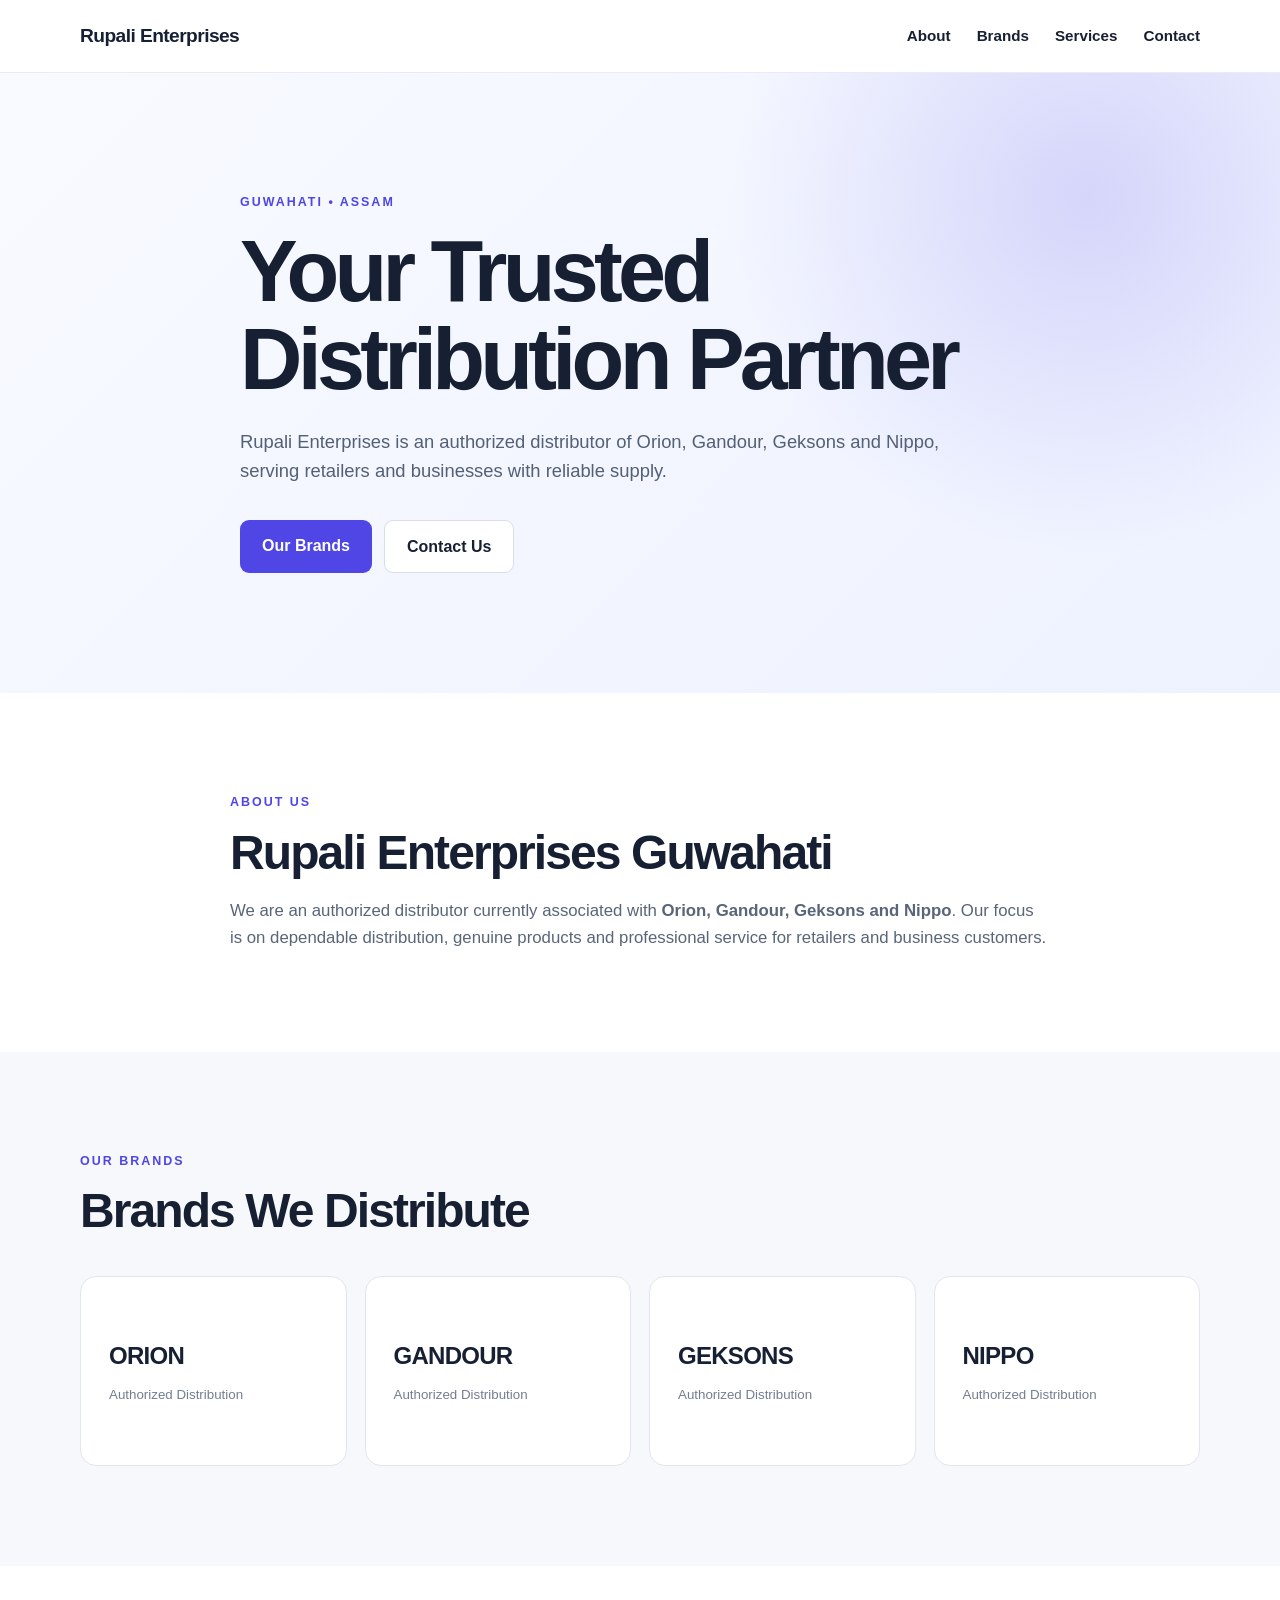
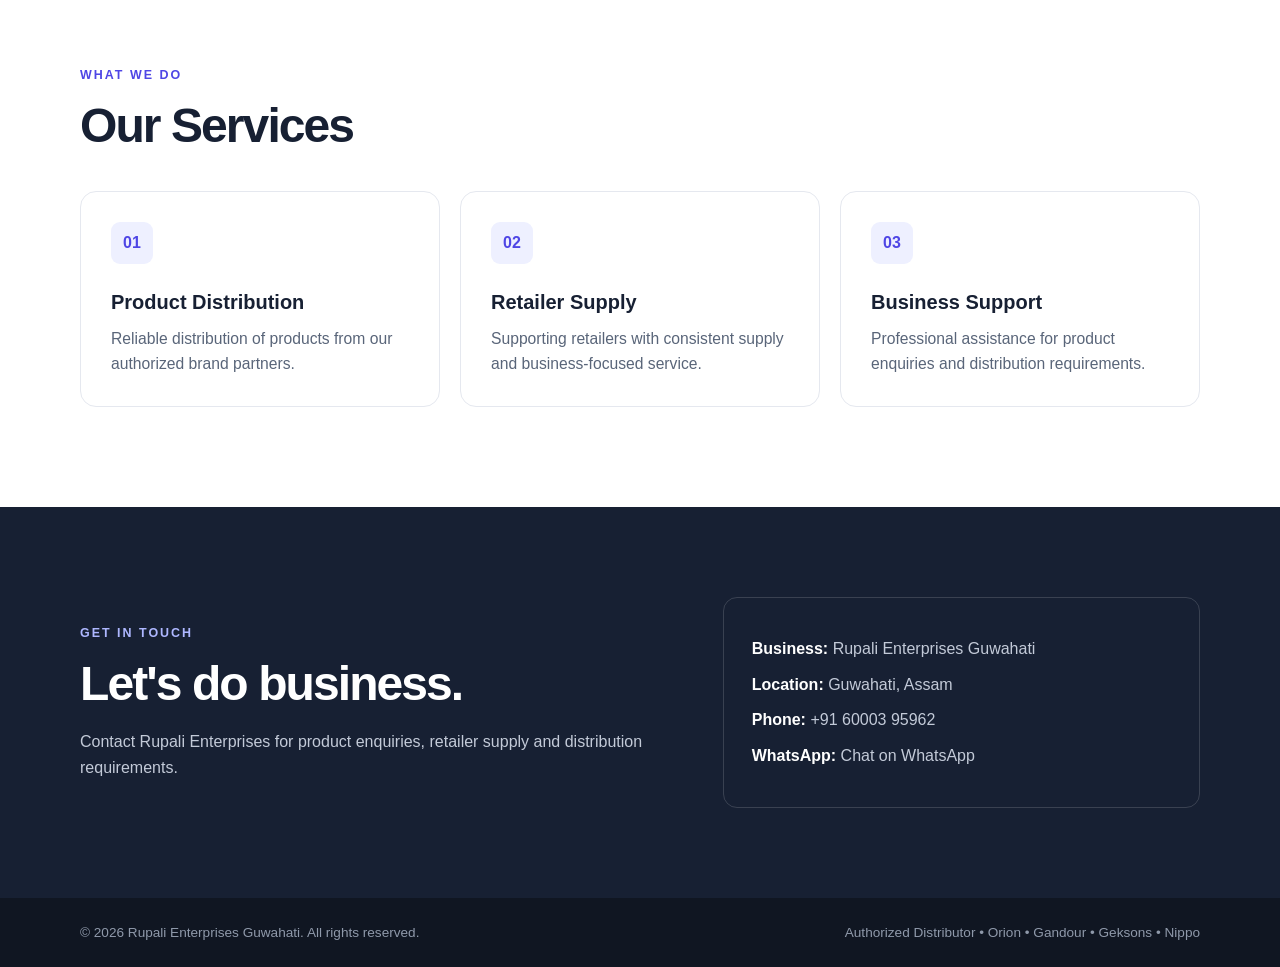
==== index.html @ 37f45132 "Update index.html" ====
<!DOCTYPE html>
<html lang="en">
<head>
  <meta charset="UTF-8">
  <meta name="viewport" content="width=device-width, initial-scale=1.0">
  <meta name="description" content="Rupali Enterprises Guwahati - Authorized Distributor of Orion, Gandour, Geksons and Nippo.">
  <title>Rupali Enterprises Guwahati</title>
  <link rel="stylesheet" href="style.css">
</head>
<body>
  <header class="navbar">
    <div class="container nav-inner">
      <a href="#home" class="logo">Rupali Enterprises</a>
      <nav>
        <a href="#about">About</a>
        <a href="#brands">Brands</a>
        <a href="#services">Services</a>
        <a href="#contact">Contact</a>
      </nav>
    </div>
  </header>

  <main>
    <section id="home" class="hero">
      <div class="container hero-content">
        <p class="eyebrow">GUWAHATI • ASSAM</p>
        <h1>Your Trusted Distribution Partner</h1>
        <p class="hero-text">
          Rupali Enterprises is an authorized distributor of Orion, Gandour,
          Geksons and Nippo, serving retailers and businesses with reliable supply.
        </p>
        <div class="buttons">
          <a class="button primary" href="#brands">Our Brands</a>
          <a class="button secondary" href="#contact">Contact Us</a>
        </div>
      </div>
    </section>

    <section id="about" class="section">
      <div class="container narrow">
        <p class="eyebrow">ABOUT US</p>
        <h2>Rupali Enterprises Guwahati</h2>
        <p>
          We are an authorized distributor currently associated with
          <strong>Orion, Gandour, Geksons and Nippo</strong>.
          Our focus is on dependable distribution, genuine products and
          professional service for retailers and business customers.
        </p>
      </div>
    </section>

    <section id="brands" class="section light">
      <div class="container">
        <p class="eyebrow">OUR BRANDS</p>
        <h2>Brands We Distribute</h2>
        <div class="brand-grid">
          <div class="brand-card"><span>ORION</span><small>Authorized Distribution</small></div>
          <div class="brand-card"><span>GANDOUR</span><small>Authorized Distribution</small></div>
          <div class="brand-card"><span>GEKSONS</span><small>Authorized Distribution</small></div>
          <div class="brand-card"><span>NIPPO</span><small>Authorized Distribution</small></div>
        </div>
      </div>
    </section>

    <section id="services" class="section">
      <div class="container">
        <p class="eyebrow">WHAT WE DO</p>
        <h2>Our Services</h2>
        <div class="service-grid">
          <article>
            <div class="icon">01</div>
            <h3>Product Distribution</h3>
            <p>Reliable distribution of products from our authorized brand partners.</p>
          </article>
          <article>
            <div class="icon">02</div>
            <h3>Retailer Supply</h3>
            <p>Supporting retailers with consistent supply and business-focused service.</p>
          </article>
          <article>
            <div class="icon">03</div>
            <h3>Business Support</h3>
            <p>Professional assistance for product enquiries and distribution requirements.</p>
          </article>
        </div>
      </div>
    </section>

    <section id="contact" class="contact-section">
      <div class="container contact-box">
        <div>
          <p class="eyebrow">GET IN TOUCH</p>
          <h2>Let's do business.</h2>
          <p>
            Contact Rupali Enterprises for product enquiries,
            retailer supply and distribution requirements.
          </p>
        </div>
        <div class="contact-details">
          <p><strong>Business:</strong> Rupali Enterprises Guwahati</p>
          <p><strong>Location:</strong> Guwahati, Assam</p>
          <p><strong>Phone:</strong>
<a href="tel:+916000395962">+91 60003 95962</a>
</p>

<p><strong>WhatsApp:</strong>
<a href="https://wa.me/916000395962" target="_blank">Chat on WhatsApp</a>
</p>
        </div>
      </div>
    </section>
  </main>

  <footer>
    <div class="container footer-inner">
      <p>© 2026 Rupali Enterprises Guwahati. All rights reserved.</p>
      <p>Authorized Distributor • Orion • Gandour • Geksons • Nippo</p>
    </div>
  </footer>
</body>
</html>
---- style.css ----
* {
  box-sizing: border-box;
  margin: 0;
  padding: 0;
}

html {
  scroll-behavior: smooth;
}

body {
  font-family: Arial, Helvetica, sans-serif;
  color: #172033;
  background: #ffffff;
  line-height: 1.6;
}

a {
  color: inherit;
  text-decoration: none;
}

.container {
  width: min(1120px, 92%);
  margin: 0 auto;
}

.narrow {
  max-width: 820px;
}

.navbar {
  position: sticky;
  top: 0;
  z-index: 10;
  background: rgba(255,255,255,0.96);
  border-bottom: 1px solid #e9edf3;
  backdrop-filter: blur(10px);
}

.nav-inner {
  min-height: 72px;
  display: flex;
  align-items: center;
  justify-content: space-between;
  gap: 24px;
}

.logo {
  font-size: 1.2rem;
  font-weight: 800;
  letter-spacing: -0.03em;
}

nav {
  display: flex;
  gap: 26px;
  font-size: 0.95rem;
  font-weight: 600;
}

nav a:hover {
  opacity: 0.65;
}

.hero {
  min-height: 620px;
  display: flex;
  align-items: center;
  background:
    radial-gradient(circle at 85% 20%, rgba(79, 70, 229, 0.18), transparent 30%),
    linear-gradient(135deg, #f8faff 0%, #eef2ff 100%);
}

.hero-content {
  padding: 80px 0;
  max-width: 800px;
}

.eyebrow {
  color: #4f46e5;
  font-size: 0.78rem;
  font-weight: 800;
  letter-spacing: 0.16em;
  margin-bottom: 14px;
}

h1 {
  max-width: 850px;
  font-size: clamp(2.7rem, 7vw, 5.4rem);
  line-height: 1.02;
  letter-spacing: -0.055em;
  margin-bottom: 24px;
}

h2 {
  font-size: clamp(2rem, 4vw, 3rem);
  line-height: 1.1;
  letter-spacing: -0.04em;
  margin-bottom: 18px;
}

h3 {
  font-size: 1.25rem;
  margin-bottom: 8px;
}

.hero-text {
  max-width: 700px;
  color: #536075;
  font-size: 1.15rem;
}

.buttons {
  display: flex;
  flex-wrap: wrap;
  gap: 12px;
  margin-top: 34px;
}

.button {
  display: inline-block;
  padding: 13px 22px;
  border-radius: 9px;
  font-weight: 700;
  transition: transform 0.2s, opacity 0.2s;
}

.button:hover {
  transform: translateY(-2px);
}

.primary {
  color: white;
  background: #4f46e5;
}

.secondary {
  background: white;
  border: 1px solid #d9deea;
}

.section {
  padding: 100px 0;
}

.section p:not(.eyebrow) {
  color: #596579;
  font-size: 1.05rem;
}

.light {
  background: #f7f8fb;
}

.brand-grid {
  display: grid;
  grid-template-columns: repeat(4, 1fr);
  gap: 18px;
  margin-top: 38px;
}

.brand-card {
  min-height: 190px;
  padding: 28px;
  border: 1px solid #e1e5ed;
  border-radius: 16px;
  background: white;
  display: flex;
  flex-direction: column;
  justify-content: center;
  transition: transform 0.2s, box-shadow 0.2s;
}

.brand-card:hover {
  transform: translateY(-4px);
  box-shadow: 0 14px 35px rgba(23, 32, 51, 0.08);
}

.brand-card span {
  font-size: 1.5rem;
  font-weight: 900;
  letter-spacing: -0.03em;
}

.brand-card small {
  margin-top: 8px;
  color: #737e90;
}

.service-grid {
  display: grid;
  grid-template-columns: repeat(3, 1fr);
  gap: 20px;
  margin-top: 38px;
}

.service-grid article {
  padding: 30px;
  border: 1px solid #e5e8ef;
  border-radius: 16px;
}

.service-grid article p {
  font-size: 0.98rem !important;
}

.icon {
  width: 42px;
  height: 42px;
  display: grid;
  place-items: center;
  border-radius: 9px;
  background: #eef0ff;
  color: #4f46e5;
  font-weight: 800;
  margin-bottom: 22px;
}

.contact-section {
  padding: 90px 0;
  background: #172033;
  color: white;
}

.contact-section .eyebrow {
  color: #aeb7ff;
}

.contact-section p {
  color: #c3cad8;
}

.contact-box {
  display: grid;
  grid-template-columns: 1.2fr 1fr;
  gap: 70px;
  align-items: center;
}

.contact-details {
  padding: 28px;
  border: 1px solid rgba(255,255,255,0.15);
  border-radius: 14px;
}

.contact-details p {
  margin: 10px 0;
}

.contact-details strong {
  color: white;
}

.placeholder {
  color: #aeb7ff !important;
}

footer {
  background: #101622;
  color: #8f99aa;
  padding: 24px 0;
  font-size: 0.85rem;
}

.footer-inner {
  display: flex;
  justify-content: space-between;
  gap: 20px;
}

@media (max-width: 800px) {
  nav {
    display: none;
  }

  .hero {
    min-height: 560px;
  }

  .section {
    padding: 75px 0;
  }

  .brand-grid,
  .service-grid,
  .contact-box {
    grid-template-columns: 1fr 1fr;
  }

  .contact-box {
    gap: 35px;
  }

  .footer-inner {
    flex-direction: column;
  }
}

@media (max-width: 560px) {
  .brand-grid,
  .service-grid,
  .contact-box {
    grid-template-columns: 1fr;
  }

  h1 {
    font-size: 3rem;
  }

  .hero-text {
    font-size: 1rem;
  }
}
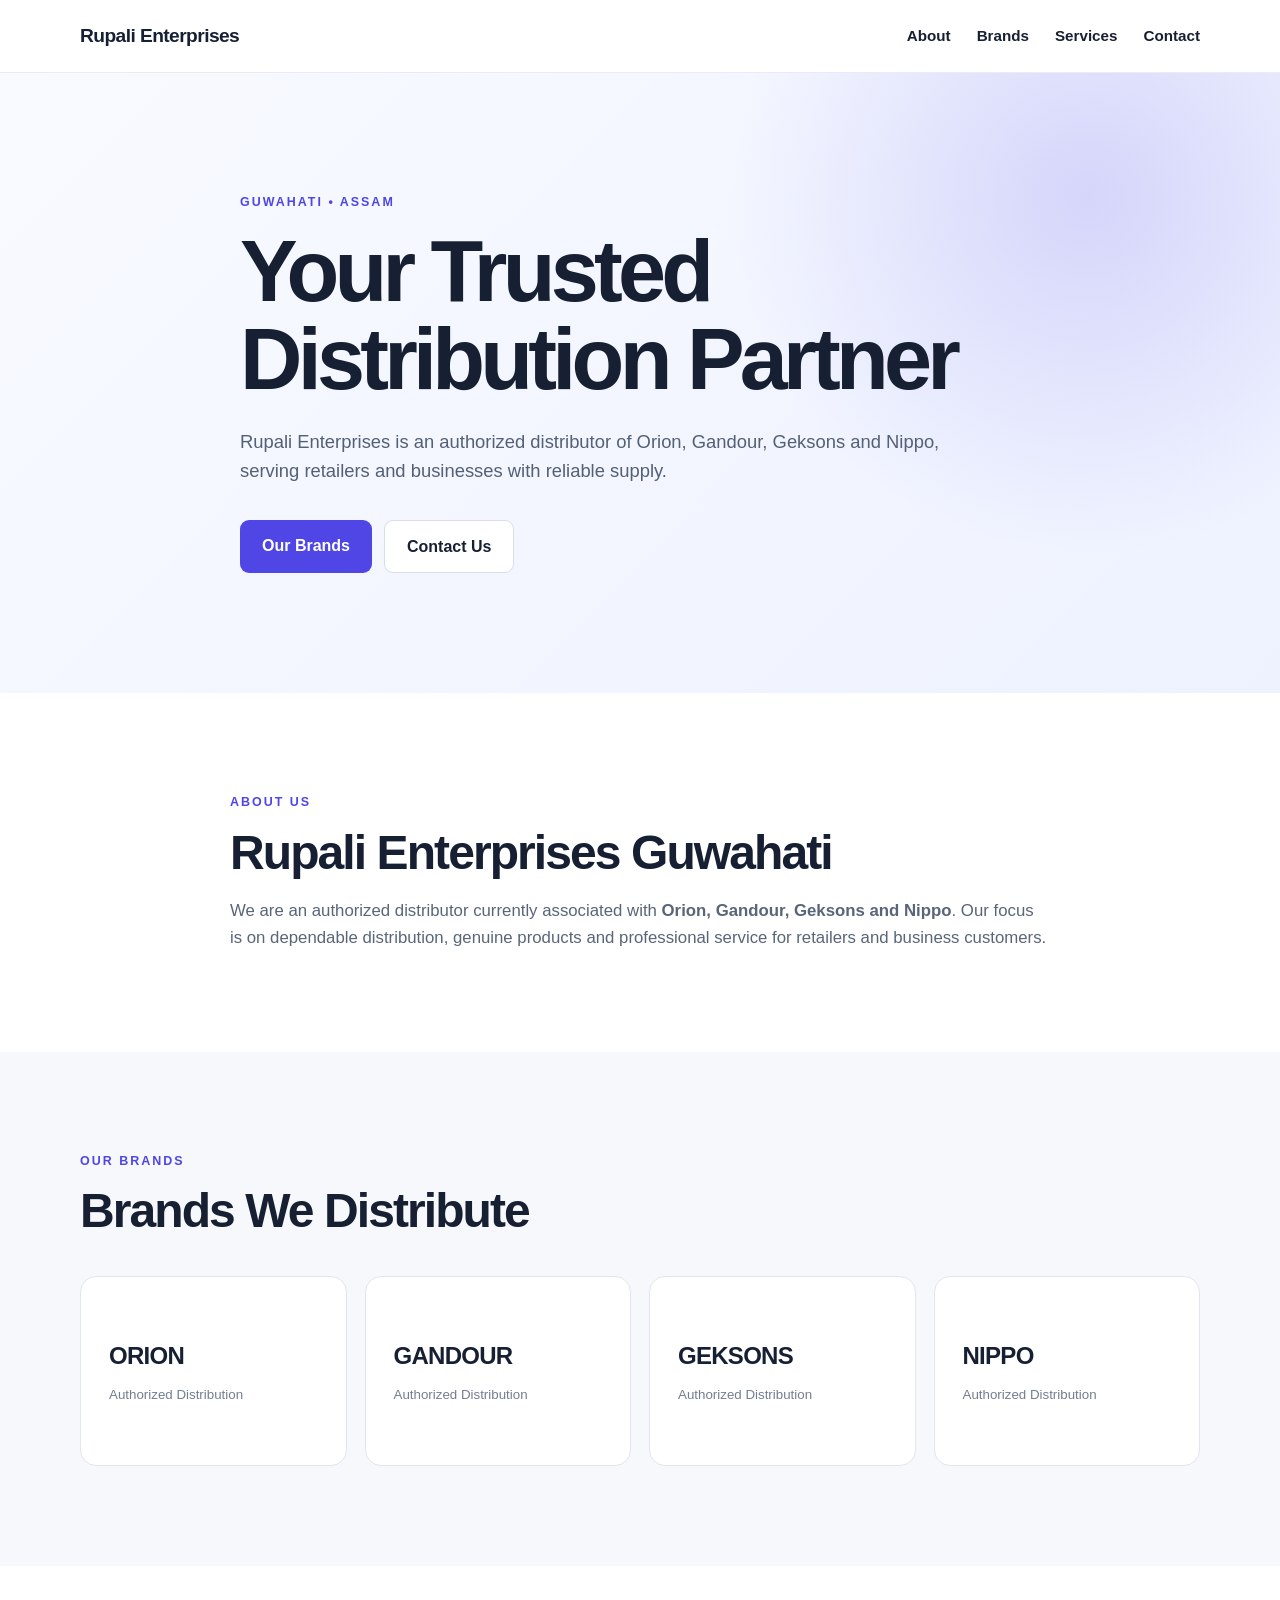
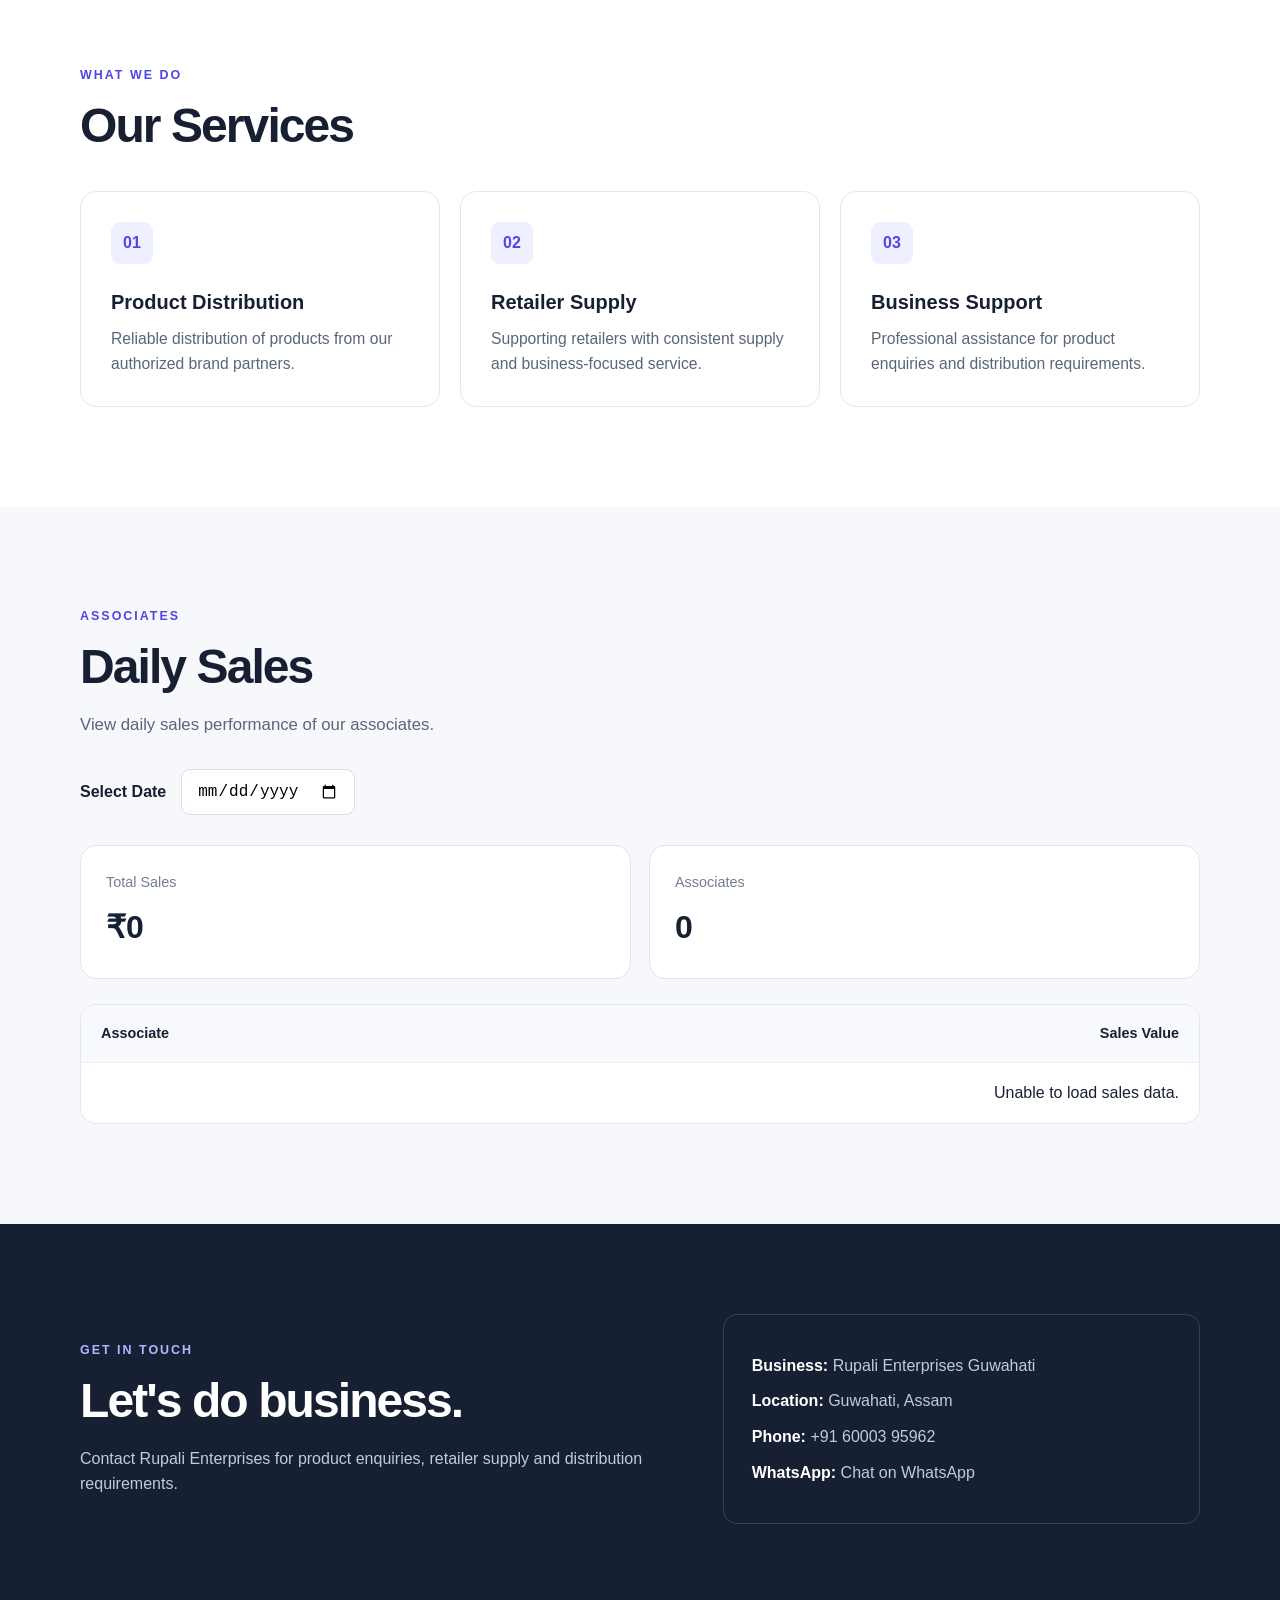
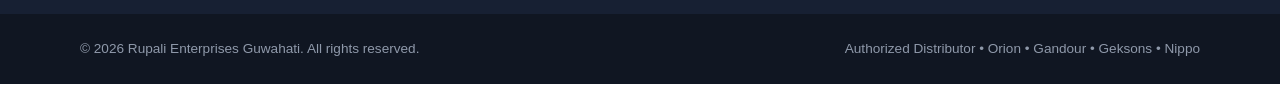
==== commit 5a3d9cfd: "Update index.html" ====
--- a/index.html
+++ b/index.html
@@ -85,6 +85,61 @@
         </div>
       </div>
     </section>
+    <section id="associates" class="section light">
+
+  <div class="container">
+
+    <p class="eyebrow">ASSOCIATES</p>
+
+    <h2>Daily Sales</h2>
+
+    <p class="sales-intro">
+      View daily sales performance of our associates.
+    </p>
+
+    <div class="sales-controls">
+      <label for="salesDate">Select Date</label>
+      <input type="date" id="salesDate">
+    </div>
+
+    <div class="sales-summary">
+
+      <div class="sales-summary-card">
+        <span>Total Sales</span>
+        <strong id="totalSales">₹0</strong>
+      </div>
+
+      <div class="sales-summary-card">
+        <span>Associates</span>
+        <strong id="associateCount">0</strong>
+      </div>
+
+    </div>
+
+    <div class="sales-table-wrapper">
+
+      <table class="sales-table">
+
+        <thead>
+          <tr>
+            <th>Associate</th>
+            <th>Sales Value</th>
+          </tr>
+        </thead>
+
+        <tbody id="salesTableBody">
+          <tr>
+            <td colspan="2">Loading sales data...</td>
+          </tr>
+        </tbody>
+
+      </table>
+
+    </div>
+
+  </div>
+
+    </section>
 
     <section id="contact" class="contact-section">
       <div class="container contact-box">
@@ -117,5 +172,110 @@
       <p>Authorized Distributor • Orion • Gandour • Geksons • Nippo</p>
     </div>
   </footer>
+
+  <script>
+
+const SALES_API =
+"https://script.google.com/macros/s/AKfycbyV8QvurCnDcJgG1-E8Za_y272UKe4gQhfJ1PP5weGLFd2jVjZ42rhpL0mv_HYglmNxrQ/exec";
+
+let salesData = [];
+
+async function loadSales() {
+
+  const tableBody =
+    document.getElementById("salesTableBody");
+
+  try {
+
+    const response = await fetch(SALES_API);
+
+    salesData = await response.json();
+
+    displaySales();
+
+  } catch (error) {
+
+    tableBody.innerHTML =
+      '<tr><td colspan="2">Unable to load sales data.</td></tr>';
+
+  }
+}
+
+function displaySales() {
+
+  const selectedDate =
+    document.getElementById("salesDate").value;
+
+  const tableBody =
+    document.getElementById("salesTableBody");
+
+  let total = 0;
+  let associates = 0;
+
+  tableBody.innerHTML = "";
+
+  const rows = salesData.slice(1).filter(row => {
+
+    if (!row[0]) return false;
+
+    if (!selectedDate) return true;
+
+    const parts = row[0].split("/");
+
+    if (parts.length !== 3) return false;
+
+    const day = parts[0].padStart(2, "0");
+    const month = parts[1].padStart(2, "0");
+    const year = "20" + parts[2];
+
+    return `${year}-${month}-${day}` === selectedDate;
+
+  });
+
+  if (rows.length === 0) {
+
+    tableBody.innerHTML =
+      '<tr><td colspan="2">No sales data available.</td></tr>';
+
+  }
+
+  rows.forEach(row => {
+
+    const associate = row[1];
+
+    const sales =
+      parseFloat(String(row[2]).replace(/[₹,]/g, "")) || 0;
+
+    total += sales;
+    associates++;
+
+    const tr = document.createElement("tr");
+
+    tr.innerHTML = `
+      <td>${associate}</td>
+      <td>₹${sales.toLocaleString("en-IN")}</td>
+    `;
+
+    tableBody.appendChild(tr);
+
+  });
+
+  document.getElementById("totalSales").textContent =
+    "₹" + total.toLocaleString("en-IN");
+
+  document.getElementById("associateCount").textContent =
+    associates;
+}
+
+document
+  .getElementById("salesDate")
+  .addEventListener("change", displaySales);
+
+loadSales();
+
+</script>
+
 </body>
 </html>
+</body>
+</html>
--- a/style.css
+++ b/style.css
@@ -312,3 +312,108 @@
     font-size: 1rem;
   }
 }
+/* =========================
+   ASSOCIATES / DAILY SALES
+   ========================= */
+
+.sales-intro {
+  margin-bottom: 25px;
+}
+
+.sales-controls {
+  margin: 30px 0;
+  display: flex;
+  align-items: center;
+  gap: 15px;
+  flex-wrap: wrap;
+}
+
+.sales-controls label {
+  font-weight: 700;
+}
+
+.sales-controls input {
+  padding: 12px 15px;
+  border: 1px solid #d9deea;
+  border-radius: 9px;
+  font-size: 1rem;
+  background: white;
+}
+
+.sales-summary {
+  display: grid;
+  grid-template-columns: repeat(2, 1fr);
+  gap: 18px;
+  margin-bottom: 25px;
+}
+
+.sales-summary-card {
+  background: white;
+  border: 1px solid #e1e5ed;
+  border-radius: 16px;
+  padding: 25px;
+}
+
+.sales-summary-card span {
+  display: block;
+  color: #737e90;
+  font-size: 0.9rem;
+  margin-bottom: 8px;
+}
+
+.sales-summary-card strong {
+  display: block;
+  font-size: 2rem;
+  color: #172033;
+}
+
+.sales-table-wrapper {
+  overflow-x: auto;
+  background: white;
+  border: 1px solid #e1e5ed;
+  border-radius: 16px;
+}
+
+.sales-table {
+  width: 100%;
+  border-collapse: collapse;
+  min-width: 450px;
+}
+
+.sales-table th,
+.sales-table td {
+  padding: 17px 20px;
+  text-align: left;
+  border-bottom: 1px solid #edf0f4;
+}
+
+.sales-table th {
+  background: #f8f9fc;
+  font-size: 0.9rem;
+}
+
+.sales-table td:last-child,
+.sales-table th:last-child {
+  text-align: right;
+}
+
+.sales-table tr:last-child td {
+  border-bottom: none;
+}
+
+@media (max-width: 560px) {
+
+  .sales-summary {
+    grid-template-columns: 1fr;
+  }
+
+  .sales-summary-card strong {
+    font-size: 1.7rem;
+  }
+
+  .sales-controls {
+    align-items: flex-start;
+    flex-direction: column;
+  }
+
+}
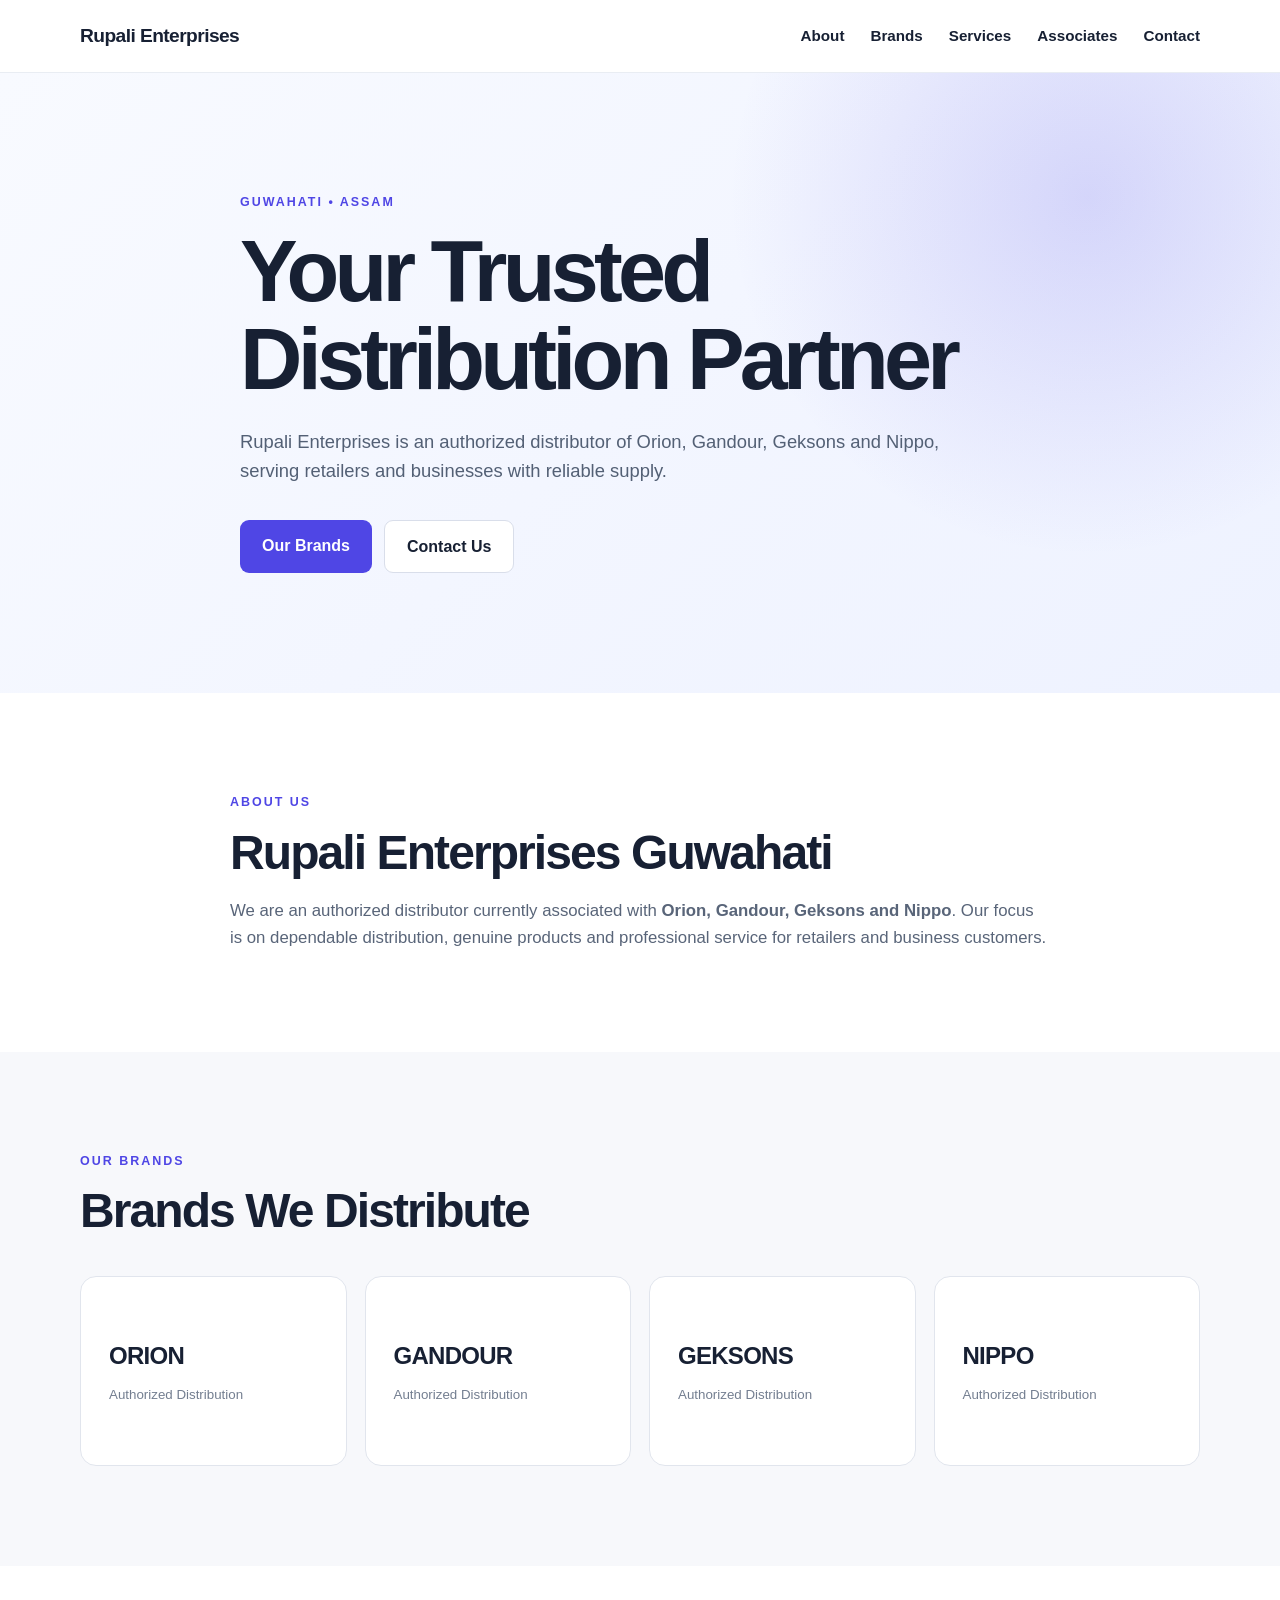
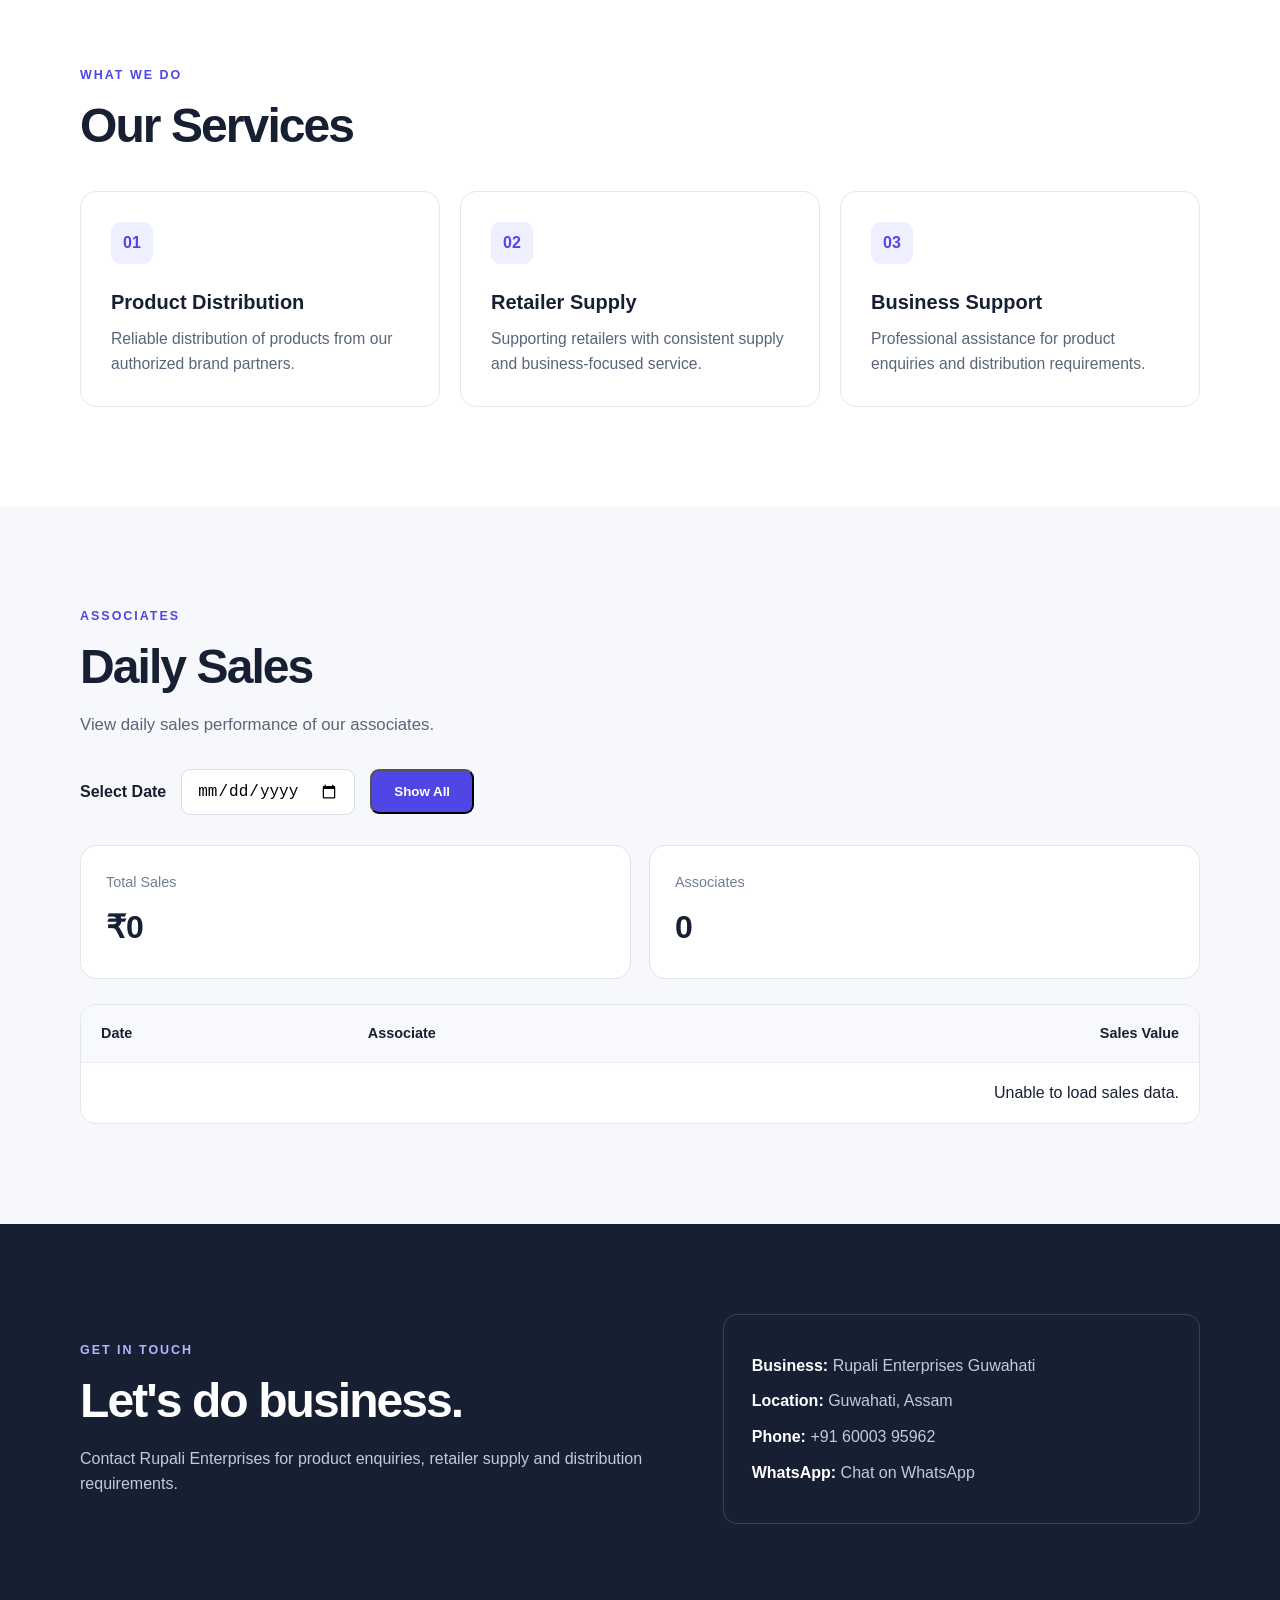
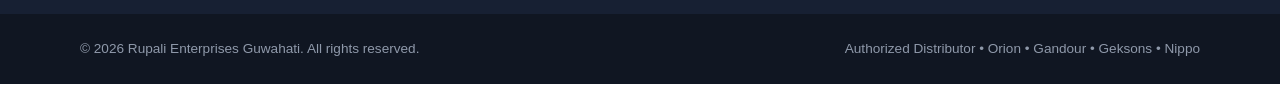
==== commit e025a058: "Update index.html" ====
--- a/index.html
+++ b/index.html
@@ -3,279 +3,739 @@
 <head>
   <meta charset="UTF-8">
   <meta name="viewport" content="width=device-width, initial-scale=1.0">
-  <meta name="description" content="Rupali Enterprises Guwahati - Authorized Distributor of Orion, Gandour, Geksons and Nippo.">
+
+  <meta name="description"
+    content="Rupali Enterprises Guwahati - Authorized Distributor of Orion, Gandour, Geksons and Nippo.">
+
   <title>Rupali Enterprises Guwahati</title>
+
   <link rel="stylesheet" href="style.css">
 </head>
+
 <body>
+
+  <!-- =========================
+       NAVIGATION
+       ========================= -->
+
   <header class="navbar">
     <div class="container nav-inner">
-      <a href="#home" class="logo">Rupali Enterprises</a>
+
+      <a href="#home" class="logo">
+        Rupali Enterprises
+      </a>
+
       <nav>
         <a href="#about">About</a>
         <a href="#brands">Brands</a>
         <a href="#services">Services</a>
+        <a href="#associates">Associates</a>
         <a href="#contact">Contact</a>
       </nav>
+
     </div>
   </header>
 
+
   <main>
+
+    <!-- =========================
+         HOME
+         ========================= -->
+
     <section id="home" class="hero">
+
       <div class="container hero-content">
-        <p class="eyebrow">GUWAHATI • ASSAM</p>
-        <h1>Your Trusted Distribution Partner</h1>
+
+        <p class="eyebrow">
+          GUWAHATI • ASSAM
+        </p>
+
+        <h1>
+          Your Trusted Distribution Partner
+        </h1>
+
         <p class="hero-text">
-          Rupali Enterprises is an authorized distributor of Orion, Gandour,
-          Geksons and Nippo, serving retailers and businesses with reliable supply.
+          Rupali Enterprises is an authorized distributor of
+          Orion, Gandour, Geksons and Nippo, serving retailers
+          and businesses with reliable supply.
         </p>
+
         <div class="buttons">
-          <a class="button primary" href="#brands">Our Brands</a>
-          <a class="button secondary" href="#contact">Contact Us</a>
+
+          <a class="button primary" href="#brands">
+            Our Brands
+          </a>
+
+          <a class="button secondary" href="#contact">
+            Contact Us
+          </a>
+
         </div>
+
       </div>
+
     </section>
 
+
+    <!-- =========================
+         ABOUT
+         ========================= -->
+
     <section id="about" class="section">
+
       <div class="container narrow">
-        <p class="eyebrow">ABOUT US</p>
-        <h2>Rupali Enterprises Guwahati</h2>
+
+        <p class="eyebrow">
+          ABOUT US
+        </p>
+
+        <h2>
+          Rupali Enterprises Guwahati
+        </h2>
+
         <p>
-          We are an authorized distributor currently associated with
-          <strong>Orion, Gandour, Geksons and Nippo</strong>.
-          Our focus is on dependable distribution, genuine products and
-          professional service for retailers and business customers.
+          We are an authorized distributor currently associated
+          with <strong>Orion, Gandour, Geksons and Nippo</strong>.
+          Our focus is on dependable distribution, genuine products
+          and professional service for retailers and business customers.
         </p>
+
       </div>
+
     </section>
 
+
+    <!-- =========================
+         BRANDS
+         ========================= -->
+
     <section id="brands" class="section light">
+
       <div class="container">
-        <p class="eyebrow">OUR BRANDS</p>
-        <h2>Brands We Distribute</h2>
+
+        <p class="eyebrow">
+          OUR BRANDS
+        </p>
+
+        <h2>
+          Brands We Distribute
+        </h2>
+
         <div class="brand-grid">
-          <div class="brand-card"><span>ORION</span><small>Authorized Distribution</small></div>
-          <div class="brand-card"><span>GANDOUR</span><small>Authorized Distribution</small></div>
-          <div class="brand-card"><span>GEKSONS</span><small>Authorized Distribution</small></div>
-          <div class="brand-card"><span>NIPPO</span><small>Authorized Distribution</small></div>
+
+          <div class="brand-card">
+            <span>ORION</span>
+            <small>Authorized Distribution</small>
+          </div>
+
+          <div class="brand-card">
+            <span>GANDOUR</span>
+            <small>Authorized Distribution</small>
+          </div>
+
+          <div class="brand-card">
+            <span>GEKSONS</span>
+            <small>Authorized Distribution</small>
+          </div>
+
+          <div class="brand-card">
+            <span>NIPPO</span>
+            <small>Authorized Distribution</small>
+          </div>
+
         </div>
+
       </div>
+
     </section>
 
+
+    <!-- =========================
+         SERVICES
+         ========================= -->
+
     <section id="services" class="section">
+
       <div class="container">
-        <p class="eyebrow">WHAT WE DO</p>
-        <h2>Our Services</h2>
+
+        <p class="eyebrow">
+          WHAT WE DO
+        </p>
+
+        <h2>
+          Our Services
+        </h2>
+
         <div class="service-grid">
+
           <article>
-            <div class="icon">01</div>
-            <h3>Product Distribution</h3>
-            <p>Reliable distribution of products from our authorized brand partners.</p>
+
+            <div class="icon">
+              01
+            </div>
+
+            <h3>
+              Product Distribution
+            </h3>
+
+            <p>
+              Reliable distribution of products from our
+              authorized brand partners.
+            </p>
+
           </article>
+
+
           <article>
-            <div class="icon">02</div>
-            <h3>Retailer Supply</h3>
-            <p>Supporting retailers with consistent supply and business-focused service.</p>
+
+            <div class="icon">
+              02
+            </div>
+
+            <h3>
+              Retailer Supply
+            </h3>
+
+            <p>
+              Supporting retailers with consistent supply
+              and business-focused service.
+            </p>
+
           </article>
+
+
           <article>
-            <div class="icon">03</div>
-            <h3>Business Support</h3>
-            <p>Professional assistance for product enquiries and distribution requirements.</p>
+
+            <div class="icon">
+              03
+            </div>
+
+            <h3>
+              Business Support
+            </h3>
+
+            <p>
+              Professional assistance for product enquiries
+              and distribution requirements.
+            </p>
+
           </article>
+
         </div>
+
       </div>
+
     </section>
+
+
+    <!-- =========================
+         ASSOCIATES / DAILY SALES
+         ========================= -->
+
     <section id="associates" class="section light">
 
-  <div class="container">
-
-    <p class="eyebrow">ASSOCIATES</p>
-
-    <h2>Daily Sales</h2>
-
-    <p class="sales-intro">
-      View daily sales performance of our associates.
-    </p>
-
-    <div class="sales-controls">
-      <label for="salesDate">Select Date</label>
-      <input type="date" id="salesDate">
-    </div>
-
-    <div class="sales-summary">
-
-      <div class="sales-summary-card">
-        <span>Total Sales</span>
-        <strong id="totalSales">₹0</strong>
+      <div class="container">
+
+        <p class="eyebrow">
+          ASSOCIATES
+        </p>
+
+        <h2>
+          Daily Sales
+        </h2>
+
+        <p class="sales-intro">
+          View daily sales performance of our associates.
+        </p>
+
+
+        <!-- DATE FILTER -->
+
+        <div class="sales-controls">
+
+          <label for="salesDate">
+            Select Date
+          </label>
+
+          <input
+            type="date"
+            id="salesDate"
+          >
+
+          <button
+            type="button"
+            class="button primary"
+            onclick="showAllSales()"
+          >
+            Show All
+          </button>
+
+        </div>
+
+
+        <!-- SUMMARY -->
+
+        <div class="sales-summary">
+
+          <div class="sales-summary-card">
+
+            <span>
+              Total Sales
+            </span>
+
+            <strong id="totalSales">
+              ₹0
+            </strong>
+
+          </div>
+
+
+          <div class="sales-summary-card">
+
+            <span>
+              Associates
+            </span>
+
+            <strong id="associateCount">
+              0
+            </strong>
+
+          </div>
+
+        </div>
+
+
+        <!-- SALES TABLE -->
+
+        <div class="sales-table-wrapper">
+
+          <table class="sales-table">
+
+            <thead>
+
+              <tr>
+
+                <th>
+                  Date
+                </th>
+
+                <th>
+                  Associate
+                </th>
+
+                <th>
+                  Sales Value
+                </th>
+
+              </tr>
+
+            </thead>
+
+
+            <tbody id="salesTableBody">
+
+              <tr>
+
+                <td colspan="3">
+                  Loading sales data...
+                </td>
+
+              </tr>
+
+            </tbody>
+
+          </table>
+
+        </div>
+
       </div>
 
-      <div class="sales-summary-card">
-        <span>Associates</span>
-        <strong id="associateCount">0</strong>
-      </div>
-
-    </div>
-
-    <div class="sales-table-wrapper">
-
-      <table class="sales-table">
-
-        <thead>
-          <tr>
-            <th>Associate</th>
-            <th>Sales Value</th>
-          </tr>
-        </thead>
-
-        <tbody id="salesTableBody">
-          <tr>
-            <td colspan="2">Loading sales data...</td>
-          </tr>
-        </tbody>
-
-      </table>
-
-    </div>
-
-  </div>
-
     </section>
 
+
+    <!-- =========================
+         CONTACT
+         ========================= -->
+
     <section id="contact" class="contact-section">
+
       <div class="container contact-box">
+
         <div>
-          <p class="eyebrow">GET IN TOUCH</p>
-          <h2>Let's do business.</h2>
+
+          <p class="eyebrow">
+            GET IN TOUCH
+          </p>
+
+          <h2>
+            Let's do business.
+          </h2>
+
           <p>
             Contact Rupali Enterprises for product enquiries,
             retailer supply and distribution requirements.
           </p>
+
         </div>
+
+
         <div class="contact-details">
-          <p><strong>Business:</strong> Rupali Enterprises Guwahati</p>
-          <p><strong>Location:</strong> Guwahati, Assam</p>
-          <p><strong>Phone:</strong>
-<a href="tel:+916000395962">+91 60003 95962</a>
-</p>
-
-<p><strong>WhatsApp:</strong>
-<a href="https://wa.me/916000395962" target="_blank">Chat on WhatsApp</a>
-</p>
+
+          <p>
+            <strong>Business:</strong>
+            Rupali Enterprises Guwahati
+          </p>
+
+          <p>
+            <strong>Location:</strong>
+            Guwahati, Assam
+          </p>
+
+          <p>
+            <strong>Phone:</strong>
+            <a href="tel:+916000395962">
+              +91 60003 95962
+            </a>
+          </p>
+
+          <p>
+            <strong>WhatsApp:</strong>
+            <a
+              href="https://wa.me/916000395962"
+              target="_blank"
+              rel="noopener"
+            >
+              Chat on WhatsApp
+            </a>
+          </p>
+
         </div>
+
       </div>
+
     </section>
+
   </main>
 
+
+  <!-- =========================
+       FOOTER
+       ========================= -->
+
   <footer>
+
     <div class="container footer-inner">
-      <p>© 2026 Rupali Enterprises Guwahati. All rights reserved.</p>
-      <p>Authorized Distributor • Orion • Gandour • Geksons • Nippo</p>
+
+      <p>
+        © 2026 Rupali Enterprises Guwahati.
+        All rights reserved.
+      </p>
+
+      <p>
+        Authorized Distributor • Orion • Gandour • Geksons • Nippo
+      </p>
+
     </div>
+
   </footer>
 
+
+  <!-- =========================
+       DAILY SALES JAVASCRIPT
+       ========================= -->
+
   <script>
 
-const SALES_API =
-"https://script.google.com/macros/s/AKfycbyV8QvurCnDcJgG1-E8Za_y272UKe4gQhfJ1PP5weGLFd2jVjZ42rhpL0mv_HYglmNxrQ/exec";
-
-let salesData = [];
-
-async function loadSales() {
-
-  const tableBody =
-    document.getElementById("salesTableBody");
-
-  try {
-
-    const response = await fetch(SALES_API);
-
-    salesData = await response.json();
-
-    displaySales();
-
-  } catch (error) {
-
-    tableBody.innerHTML =
-      '<tr><td colspan="2">Unable to load sales data.</td></tr>';
-
-  }
-}
-
-function displaySales() {
-
-  const selectedDate =
-    document.getElementById("salesDate").value;
-
-  const tableBody =
-    document.getElementById("salesTableBody");
-
-  let total = 0;
-  let associates = 0;
-
-  tableBody.innerHTML = "";
-
-  const rows = salesData.slice(1).filter(row => {
-
-    if (!row[0]) return false;
-
-    if (!selectedDate) return true;
-
-    const parts = row[0].split("/");
-
-    if (parts.length !== 3) return false;
-
-    const day = parts[0].padStart(2, "0");
-    const month = parts[1].padStart(2, "0");
-    const year = "20" + parts[2];
-
-    return `${year}-${month}-${day}` === selectedDate;
-
-  });
-
-  if (rows.length === 0) {
-
-    tableBody.innerHTML =
-      '<tr><td colspan="2">No sales data available.</td></tr>';
-
-  }
-
-  rows.forEach(row => {
-
-    const associate = row[1];
-
-    const sales =
-      parseFloat(String(row[2]).replace(/[₹,]/g, "")) || 0;
-
-    total += sales;
-    associates++;
-
-    const tr = document.createElement("tr");
-
-    tr.innerHTML = `
-      <td>${associate}</td>
-      <td>₹${sales.toLocaleString("en-IN")}</td>
-    `;
-
-    tableBody.appendChild(tr);
-
-  });
-
-  document.getElementById("totalSales").textContent =
-    "₹" + total.toLocaleString("en-IN");
-
-  document.getElementById("associateCount").textContent =
-    associates;
-}
-
-document
-  .getElementById("salesDate")
-  .addEventListener("change", displaySales);
-
-loadSales();
-
-</script>
+    const SALES_API =
+      "https://script.google.com/macros/s/AKfycbyV8QvurCnDcJgG1-E8Za_y272UKe4gQhfJ1PP5weGLFd2jVjZ42rhpL0mv_HYglmNxrQ/exec";
+
+
+    let salesData = [];
+
+
+    // Load data from Google Sheets
+
+    async function loadSales() {
+
+      const tableBody =
+        document.getElementById("salesTableBody");
+
+
+      try {
+
+        const response =
+          await fetch(SALES_API);
+
+
+        if (!response.ok) {
+
+          throw new Error("Unable to connect to sales API");
+
+        }
+
+
+        salesData =
+          await response.json();
+
+
+        console.log("Sales data:", salesData);
+
+
+        displaySales();
+
+
+      } catch (error) {
+
+        console.error(error);
+
+
+        tableBody.innerHTML = `
+          <tr>
+            <td colspan="3">
+              Unable to load sales data.
+            </td>
+          </tr>
+        `;
+
+      }
+
+    }
+
+
+    // Convert spreadsheet date to YYYY-MM-DD
+
+    function convertDate(dateValue) {
+
+      if (!dateValue) {
+        return "";
+      }
+
+
+      const value =
+        String(dateValue).trim();
+
+
+      // Format: 7/6/26
+
+      if (value.includes("/")) {
+
+        const parts =
+          value.split("/");
+
+
+        if (parts.length === 3) {
+
+          let day =
+            parts[0].padStart(2, "0");
+
+          let month =
+            parts[1].padStart(2, "0");
+
+          let year =
+            parts[2];
+
+
+          if (year.length === 2) {
+
+            year = "20" + year;
+
+          }
+
+
+          return `${year}-${month}-${day}`;
+
+        }
+
+      }
+
+
+      return value;
+
+    }
+
+
+    // Display sales
+
+    function displaySales() {
+
+      const selectedDate =
+        document.getElementById("salesDate").value;
+
+
+      const tableBody =
+        document.getElementById("salesTableBody");
+
+
+      let total =
+        0;
+
+
+      let associates =
+        new Set();
+
+
+      tableBody.innerHTML =
+        "";
+
+
+      if (!salesData || salesData.length <= 1) {
+
+        tableBody.innerHTML = `
+          <tr>
+            <td colspan="3">
+              No sales data available.
+            </td>
+          </tr>
+        `;
+
+
+        updateSummary(0, 0);
+
+        return;
+
+      }
+
+
+      const rows =
+        salesData.slice(1).filter(row => {
+
+          if (!row[0]) {
+            return false;
+          }
+
+
+          if (!selectedDate) {
+            return true;
+          }
+
+
+          return convertDate(row[0]) === selectedDate;
+
+        });
+
+
+      if (rows.length === 0) {
+
+        tableBody.innerHTML = `
+          <tr>
+            <td colspan="3">
+              No sales data available for this date.
+            </td>
+          </tr>
+        `;
+
+
+        updateSummary(0, 0);
+
+        return;
+
+      }
+
+
+      rows.forEach(row => {
+
+        const date =
+          row[0] || "";
+
+
+        const associate =
+          row[1] || "";
+
+
+        const sales =
+          parseFloat(
+            String(row[2] || "")
+              .replace(/[₹,]/g, "")
+          ) || 0;
+
+
+        total += sales;
+
+
+        if (associate) {
+
+          associates.add(associate);
+
+        }
+
+
+        const tr =
+          document.createElement("tr");
+
+
+        tr.innerHTML = `
+
+          <td>
+            ${date}
+          </td>
+
+          <td>
+            ${associate}
+          </td>
+
+          <td>
+            ₹${sales.toLocaleString("en-IN")}
+          </td>
+
+        `;
+
+
+        tableBody.appendChild(tr);
+
+      });
+
+
+      updateSummary(
+        total,
+        associates.size
+      );
+
+    }
+
+
+    // Update summary cards
+
+    function updateSummary(total, count) {
+
+      document.getElementById("totalSales").textContent =
+        "₹" + total.toLocaleString("en-IN");
+
+
+      document.getElementById("associateCount").textContent =
+        count;
+
+    }
+
+
+    // Show all sales
+
+    function showAllSales() {
+
+      document.getElementById("salesDate").value =
+        "";
+
+
+      displaySales();
+
+    }
+
+
+    // Date filter
+
+    document
+      .getElementById("salesDate")
+      .addEventListener(
+        "change",
+        displaySales
+      );
+
+
+    // Start
+
+    loadSales();
+
+  </script>
 
 </body>
 </html>
-</body>
-</html>
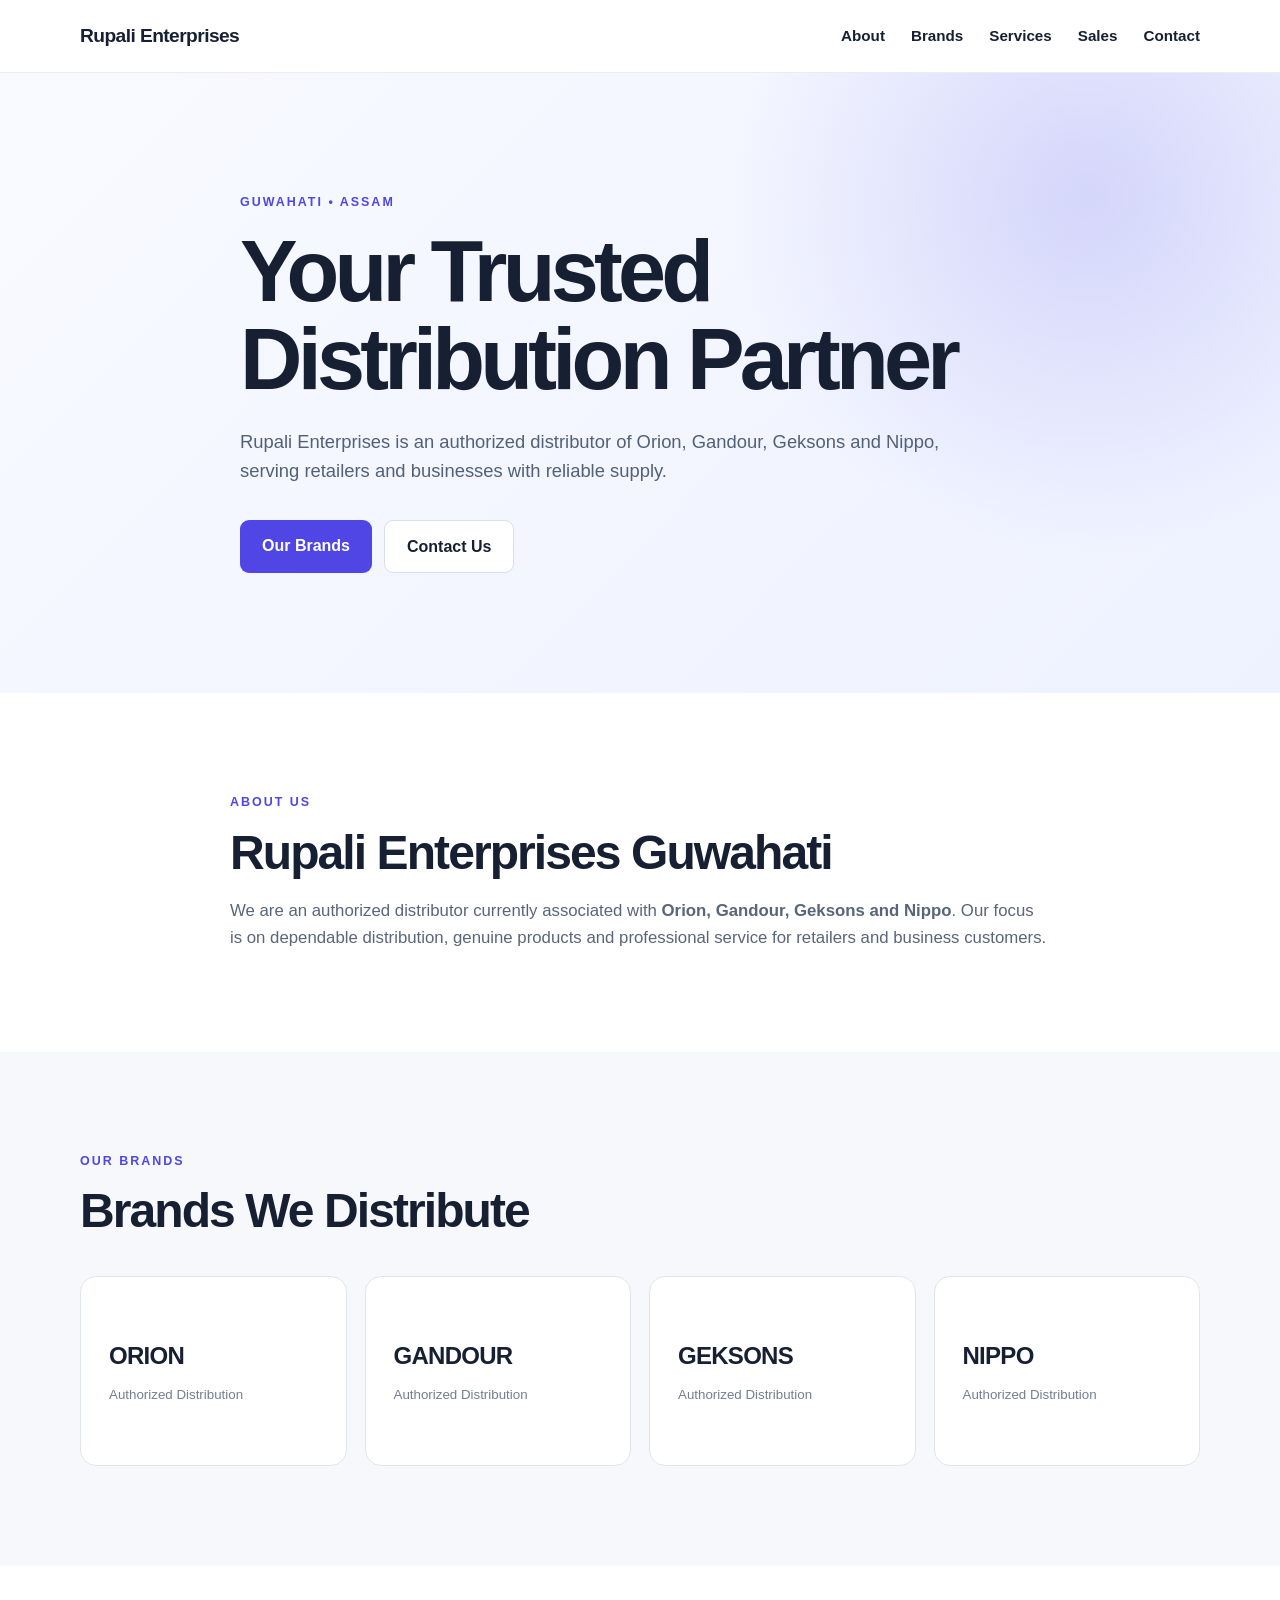
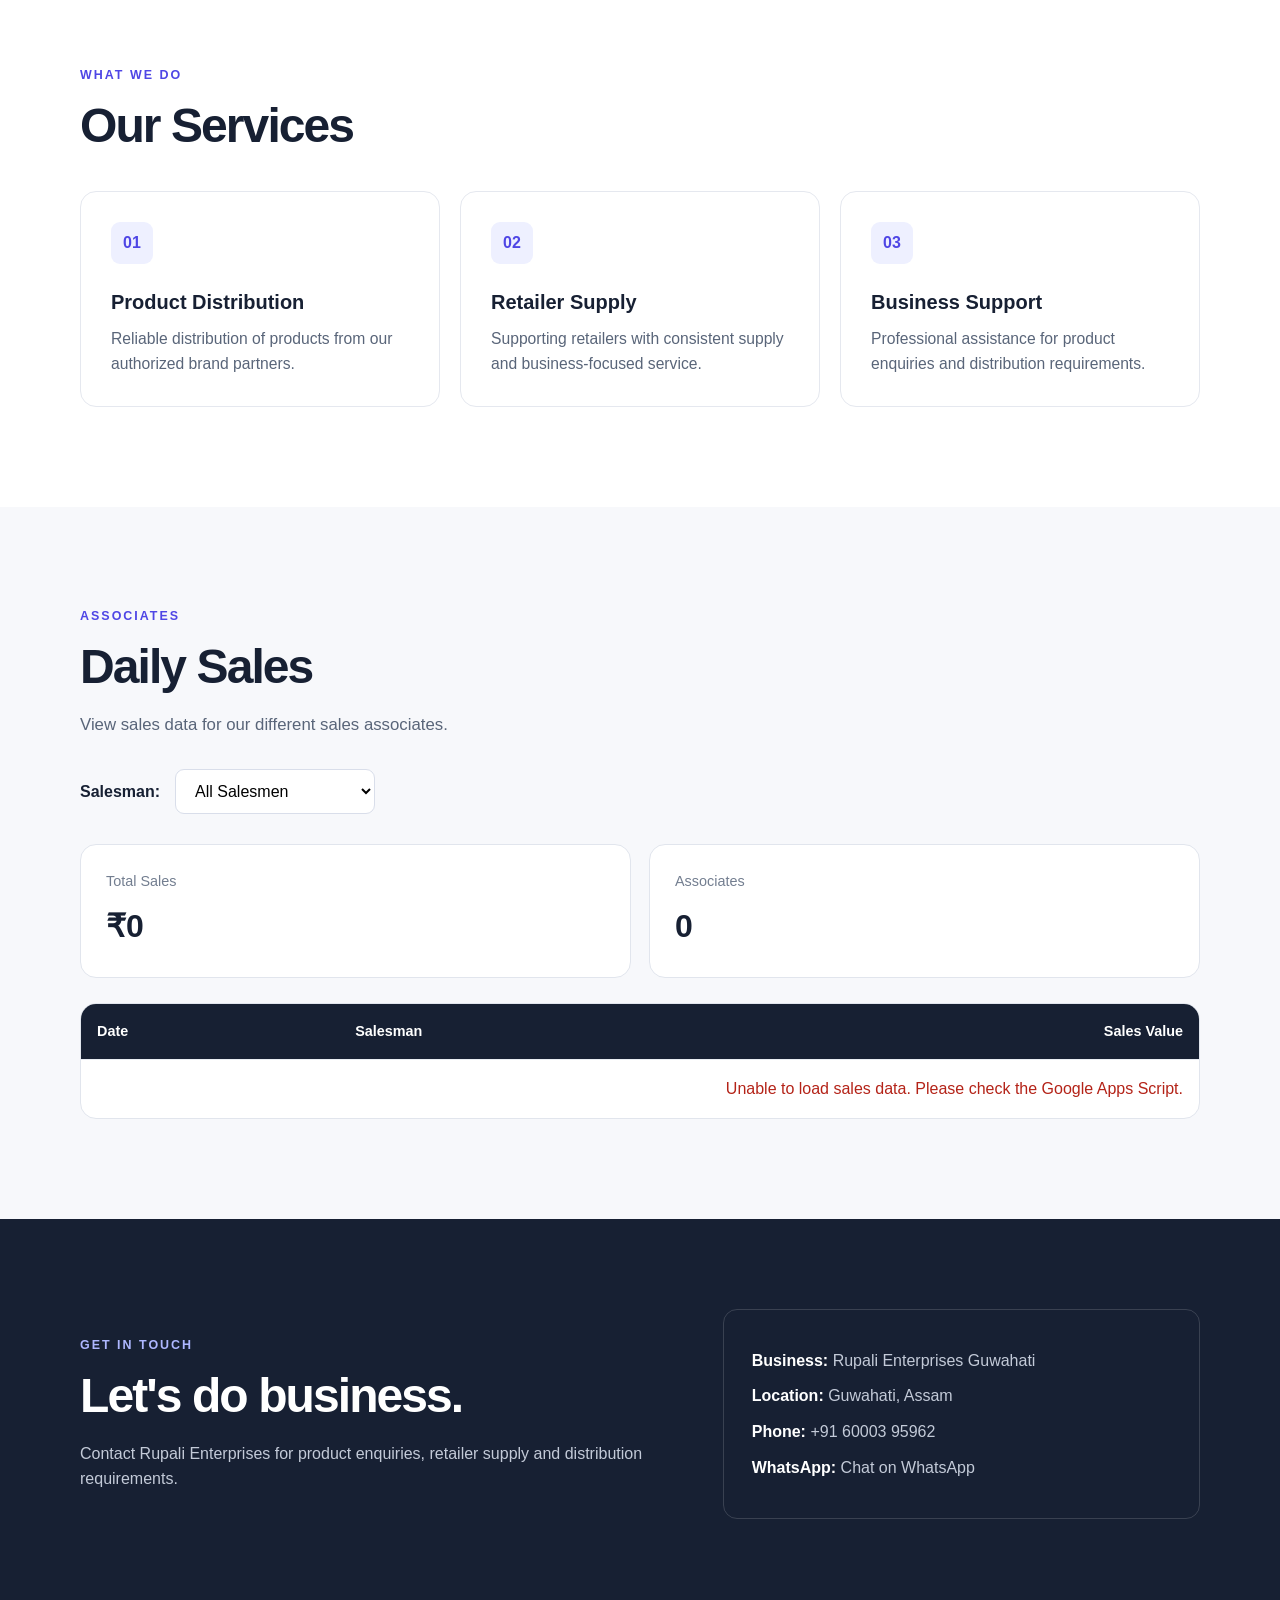
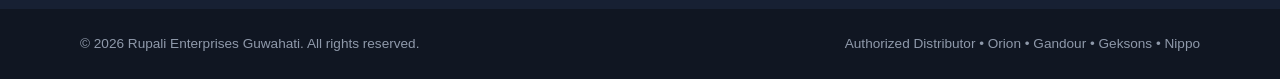
==== commit acafbe2e: "Update index.html" ====
--- a/index.html
+++ b/index.html
@@ -5,18 +5,132 @@
   <meta name="viewport" content="width=device-width, initial-scale=1.0">
 
   <meta name="description"
-    content="Rupali Enterprises Guwahati - Authorized Distributor of Orion, Gandour, Geksons and Nippo.">
+        content="Rupali Enterprises Guwahati - Authorized Distributor of Orion, Gandour, Geksons and Nippo.">
 
   <title>Rupali Enterprises Guwahati</title>
 
   <link rel="stylesheet" href="style.css">
+
+  <style>
+    /* =========================
+       SALES SECTION
+    ========================= */
+
+    .sales-section {
+      background: #f7f8fb;
+    }
+
+    .sales-intro {
+      margin-bottom: 25px;
+    }
+
+    .sales-controls {
+      margin: 30px 0;
+      display: flex;
+      align-items: center;
+      gap: 15px;
+      flex-wrap: wrap;
+    }
+
+    .sales-controls label {
+      font-weight: 700;
+    }
+
+    .sales-controls select {
+      padding: 12px 15px;
+      border: 1px solid #d9deea;
+      border-radius: 9px;
+      font-size: 1rem;
+      background: white;
+      min-width: 200px;
+    }
+
+    .sales-summary {
+      display: grid;
+      grid-template-columns: repeat(2, 1fr);
+      gap: 18px;
+      margin-bottom: 25px;
+    }
+
+    .sales-summary-card {
+      background: white;
+      border: 1px solid #e1e5ed;
+      border-radius: 16px;
+      padding: 25px;
+    }
+
+    .sales-summary-card span {
+      display: block;
+      color: #737e90;
+      font-size: 0.9rem;
+      margin-bottom: 8px;
+    }
+
+    .sales-summary-card strong {
+      display: block;
+      font-size: 2rem;
+      color: #172033;
+    }
+
+    .sales-table-wrapper {
+      overflow-x: auto;
+      background: white;
+      border: 1px solid #e1e5ed;
+      border-radius: 16px;
+    }
+
+    .sales-table {
+      width: 100%;
+      border-collapse: collapse;
+      min-width: 600px;
+    }
+
+    .sales-table th,
+    .sales-table td {
+      padding: 16px;
+      text-align: left;
+      border-bottom: 1px solid #e9edf3;
+    }
+
+    .sales-table th {
+      background: #172033;
+      color: white;
+      font-weight: 700;
+    }
+
+    .sales-table tr:last-child td {
+      border-bottom: none;
+    }
+
+    .sales-table tbody tr:hover {
+      background: #f8faff;
+    }
+
+    .sales-loading,
+    .sales-error,
+    .sales-empty {
+      padding: 25px;
+      text-align: center;
+      color: #737e90;
+    }
+
+    .sales-error {
+      color: #b42318;
+    }
+
+    @media (max-width: 560px) {
+      .sales-summary {
+        grid-template-columns: 1fr;
+      }
+    }
+  </style>
 </head>
 
 <body>
 
   <!-- =========================
        NAVIGATION
-       ========================= -->
+  ========================= -->
 
   <header class="navbar">
     <div class="container nav-inner">
@@ -29,7 +143,7 @@
         <a href="#about">About</a>
         <a href="#brands">Brands</a>
         <a href="#services">Services</a>
-        <a href="#associates">Associates</a>
+        <a href="#sales">Sales</a>
         <a href="#contact">Contact</a>
       </nav>
 
@@ -41,7 +155,7 @@
 
     <!-- =========================
          HOME
-         ========================= -->
+    ========================= -->
 
     <section id="home" class="hero">
 
@@ -80,7 +194,7 @@
 
     <!-- =========================
          ABOUT
-         ========================= -->
+    ========================= -->
 
     <section id="about" class="section">
 
@@ -95,8 +209,8 @@
         </h2>
 
         <p>
-          We are an authorized distributor currently associated
-          with <strong>Orion, Gandour, Geksons and Nippo</strong>.
+          We are an authorized distributor currently associated with
+          <strong>Orion, Gandour, Geksons and Nippo</strong>.
           Our focus is on dependable distribution, genuine products
           and professional service for retailers and business customers.
         </p>
@@ -108,7 +222,7 @@
 
     <!-- =========================
          BRANDS
-         ========================= -->
+    ========================= -->
 
     <section id="brands" class="section light">
 
@@ -153,7 +267,7 @@
 
     <!-- =========================
          SERVICES
-         ========================= -->
+    ========================= -->
 
     <section id="services" class="section">
 
@@ -180,8 +294,8 @@
             </h3>
 
             <p>
-              Reliable distribution of products from our
-              authorized brand partners.
+              Reliable distribution of products from our authorized
+              brand partners.
             </p>
 
           </article>
@@ -198,8 +312,8 @@
             </h3>
 
             <p>
-              Supporting retailers with consistent supply
-              and business-focused service.
+              Supporting retailers with consistent supply and
+              business-focused service.
             </p>
 
           </article>
@@ -216,8 +330,8 @@
             </h3>
 
             <p>
-              Professional assistance for product enquiries
-              and distribution requirements.
+              Professional assistance for product enquiries and
+              distribution requirements.
             </p>
 
           </article>
@@ -230,10 +344,10 @@
 
 
     <!-- =========================
-         ASSOCIATES / DAILY SALES
-         ========================= -->
-
-    <section id="associates" class="section light">
+         ASSOCIATES / SALES
+    ========================= -->
+
+    <section id="sales" class="section sales-section">
 
       <div class="container">
 
@@ -246,30 +360,25 @@
         </h2>
 
         <p class="sales-intro">
-          View daily sales performance of our associates.
+          View sales data for our different sales associates.
         </p>
 
 
-        <!-- DATE FILTER -->
+        <!-- FILTER -->
 
         <div class="sales-controls">
 
-          <label for="salesDate">
-            Select Date
+          <label for="associateFilter">
+            Salesman:
           </label>
 
-          <input
-            type="date"
-            id="salesDate"
-          >
-
-          <button
-            type="button"
-            class="button primary"
-            onclick="showAllSales()"
-          >
-            Show All
-          </button>
+          <select id="associateFilter">
+
+            <option value="all">
+              All Salesmen
+            </option>
+
+          </select>
 
         </div>
 
@@ -306,7 +415,7 @@
         </div>
 
 
-        <!-- SALES TABLE -->
+        <!-- TABLE -->
 
         <div class="sales-table-wrapper">
 
@@ -321,7 +430,7 @@
                 </th>
 
                 <th>
-                  Associate
+                  Salesman
                 </th>
 
                 <th>
@@ -337,7 +446,7 @@
 
               <tr>
 
-                <td colspan="3">
+                <td colspan="3" class="sales-loading">
                   Loading sales data...
                 </td>
 
@@ -356,7 +465,7 @@
 
     <!-- =========================
          CONTACT
-         ========================= -->
+    ========================= -->
 
     <section id="contact" class="contact-section">
 
@@ -394,13 +503,17 @@
 
           <p>
             <strong>Phone:</strong>
+
             <a href="tel:+916000395962">
               +91 60003 95962
             </a>
+
           </p>
+
 
           <p>
             <strong>WhatsApp:</strong>
+
             <a
               href="https://wa.me/916000395962"
               target="_blank"
@@ -408,6 +521,7 @@
             >
               Chat on WhatsApp
             </a>
+
           </p>
 
         </div>
@@ -421,7 +535,7 @@
 
   <!-- =========================
        FOOTER
-       ========================= -->
+  ========================= -->
 
   <footer>
 
@@ -442,8 +556,8 @@
 
 
   <!-- =========================
-       DAILY SALES JAVASCRIPT
-       ========================= -->
+       GOOGLE SHEETS SALES SCRIPT
+  ========================= -->
 
   <script>
 
@@ -454,288 +568,426 @@
     let salesData = [];
 
 
-    // Load data from Google Sheets
+    /* =========================
+       FIND COLUMN
+    ========================= */
+
+    function findColumn(headers, possibleNames) {
+
+      for (let i = 0; i < headers.length; i++) {
+
+        const header =
+          String(headers[i])
+            .trim()
+            .toLowerCase();
+
+        for (const name of possibleNames) {
+
+          if (header === name.toLowerCase()) {
+            return i;
+          }
+
+        }
+
+      }
+
+      return -1;
+
+    }
+
+
+    /* =========================
+       LOAD SALES
+    ========================= */
 
     async function loadSales() {
 
       const tableBody =
         document.getElementById("salesTableBody");
 
-
       try {
 
         const response =
           await fetch(SALES_API);
 
-
         if (!response.ok) {
-
-          throw new Error("Unable to connect to sales API");
-
+          throw new Error("Unable to connect to Google Sheets");
         }
 
-
-        salesData =
+        const data =
           await response.json();
 
-
-        console.log("Sales data:", salesData);
-
+        console.log("Google Sheet data:", data);
+
+        if (!Array.isArray(data) || data.length === 0) {
+
+          tableBody.innerHTML =
+            '<tr><td colspan="3" class="sales-empty">No sales data found.</td></tr>';
+
+          return;
+
+        }
+
+
+        /*
+          Expected format:
+
+          [
+            ["Date","Associates","Sales Value"],
+            ["7/6/26","Bishal","8000"],
+            ["8/6/26","Rahul","9000"]
+          ]
+        */
+
+        if (Array.isArray(data[0])) {
+
+          const headers = data[0];
+
+          const dateColumn =
+            findColumn(headers, [
+              "date",
+              "sales date"
+            ]);
+
+          const associateColumn =
+            findColumn(headers, [
+              "associates",
+              "associate",
+              "salesman",
+              "salesman name",
+              "sales man",
+              "employee",
+              "employee name"
+            ]);
+
+          const salesColumn =
+            findColumn(headers, [
+              "sales value",
+              "sales",
+              "sale",
+              "amount",
+              "sales amount",
+              "total sales"
+            ]);
+
+
+          if (
+            dateColumn === -1 ||
+            associateColumn === -1 ||
+            salesColumn === -1
+          ) {
+
+            tableBody.innerHTML =
+              '<tr><td colspan="3" class="sales-error">' +
+              'Could not identify Date, Salesman and Sales Value columns. ' +
+              'Please check your Google Sheet headers.' +
+              '</td></tr>';
+
+            console.log("Headers found:", headers);
+
+            return;
+
+          }
+
+
+          salesData = data
+            .slice(1)
+            .filter(row => row.length > 0)
+            .map(row => ({
+
+              date:
+                row[dateColumn] ?? "",
+
+              associate:
+                row[associateColumn] ?? "",
+
+              sales:
+                parseFloat(
+                  String(row[salesColumn] ?? "")
+                    .replace(/₹/g, "")
+                    .replace(/,/g, "")
+                    .trim()
+                ) || 0
+
+            }))
+            .filter(item => item.associate !== "");
+
+        }
+
+
+        /*
+          Also supports object-style JSON.
+        */
+
+        else if (
+          typeof data[0] === "object"
+        ) {
+
+          salesData = data.map(item => {
+
+            const keys =
+              Object.keys(item);
+
+            const findKey =
+              possibleNames => {
+
+                for (const key of keys) {
+
+                  for (const name of possibleNames) {
+
+                    if (
+                      key.trim().toLowerCase() ===
+                      name.toLowerCase()
+                    ) {
+
+                      return key;
+
+                    }
+
+                  }
+
+                }
+
+                return null;
+
+              };
+
+
+            const dateKey =
+              findKey([
+                "date",
+                "sales date"
+              ]);
+
+            const associateKey =
+              findKey([
+                "associates",
+                "associate",
+                "salesman",
+                "salesman name",
+                "employee",
+                "employee name"
+              ]);
+
+            const salesKey =
+              findKey([
+                "sales value",
+                "sales",
+                "sale",
+                "amount",
+                "sales amount",
+                "total sales"
+              ]);
+
+
+            return {
+
+              date:
+                dateKey ? item[dateKey] : "",
+
+              associate:
+                associateKey ? item[associateKey] : "",
+
+              sales:
+                salesKey
+                  ? parseFloat(
+                      String(item[salesKey])
+                        .replace(/₹/g, "")
+                        .replace(/,/g, "")
+                    ) || 0
+                  : 0
+
+            };
+
+          });
+
+        }
+
+
+        createAssociateFilter();
 
         displaySales();
 
-
-      } catch (error) {
+      }
+
+      catch (error) {
 
         console.error(error);
 
-
-        tableBody.innerHTML = `
-          <tr>
-            <td colspan="3">
-              Unable to load sales data.
-            </td>
-          </tr>
-        `;
+        tableBody.innerHTML =
+          '<tr><td colspan="3" class="sales-error">' +
+          'Unable to load sales data. Please check the Google Apps Script.' +
+          '</td></tr>';
 
       }
 
     }
 
 
-    // Convert spreadsheet date to YYYY-MM-DD
-
-    function convertDate(dateValue) {
-
-      if (!dateValue) {
-        return "";
-      }
-
-
-      const value =
-        String(dateValue).trim();
-
-
-      // Format: 7/6/26
-
-      if (value.includes("/")) {
-
-        const parts =
-          value.split("/");
-
-
-        if (parts.length === 3) {
-
-          let day =
-            parts[0].padStart(2, "0");
-
-          let month =
-            parts[1].padStart(2, "0");
-
-          let year =
-            parts[2];
-
-
-          if (year.length === 2) {
-
-            year = "20" + year;
-
-          }
-
-
-          return `${year}-${month}-${day}`;
-
-        }
-
-      }
-
-
-      return value;
-
-    }
-
-
-    // Display sales
+    /* =========================
+       CREATE SALESMAN FILTER
+    ========================= */
+
+    function createAssociateFilter() {
+
+      const filter =
+        document.getElementById("associateFilter");
+
+      const associates =
+        [...new Set(
+          salesData
+            .map(item => String(item.associate).trim())
+            .filter(name => name !== "")
+        )]
+        .sort();
+
+
+      filter.innerHTML =
+        '<option value="all">All Salesmen</option>';
+
+
+      associates.forEach(name => {
+
+        const option =
+          document.createElement("option");
+
+        option.value = name;
+        option.textContent = name;
+
+        filter.appendChild(option);
+
+      });
+
+
+      document.getElementById("associateCount")
+        .textContent = associates.length;
+
+    }
+
+
+    /* =========================
+       DISPLAY SALES
+    ========================= */
 
     function displaySales() {
-
-      const selectedDate =
-        document.getElementById("salesDate").value;
-
 
       const tableBody =
         document.getElementById("salesTableBody");
 
-
-      let total =
-        0;
-
-
-      let associates =
-        new Set();
-
-
-      tableBody.innerHTML =
-        "";
-
-
-      if (!salesData || salesData.length <= 1) {
-
-        tableBody.innerHTML = `
-          <tr>
-            <td colspan="3">
-              No sales data available.
-            </td>
-          </tr>
-        `;
-
-
-        updateSummary(0, 0);
-
-        return;
+      const filter =
+        document.getElementById("associateFilter").value;
+
+
+      let filteredData =
+        salesData;
+
+
+      if (filter !== "all") {
+
+        filteredData =
+          salesData.filter(
+            item =>
+              String(item.associate).trim() === filter
+          );
 
       }
 
 
-      const rows =
-        salesData.slice(1).filter(row => {
-
-          if (!row[0]) {
-            return false;
-          }
-
-
-          if (!selectedDate) {
-            return true;
-          }
-
-
-          return convertDate(row[0]) === selectedDate;
-
-        });
-
-
-      if (rows.length === 0) {
-
-        tableBody.innerHTML = `
-          <tr>
-            <td colspan="3">
-              No sales data available for this date.
-            </td>
-          </tr>
-        `;
-
-
-        updateSummary(0, 0);
-
-        return;
+      if (filteredData.length === 0) {
+
+        tableBody.innerHTML =
+          '<tr><td colspan="3" class="sales-empty">' +
+          'No sales data found.' +
+          '</td></tr>';
 
       }
 
-
-      rows.forEach(row => {
-
-        const date =
-          row[0] || "";
-
-
-        const associate =
-          row[1] || "";
-
-
-        const sales =
-          parseFloat(
-            String(row[2] || "")
-              .replace(/[₹,]/g, "")
-          ) || 0;
-
-
-        total += sales;
-
-
-        if (associate) {
-
-          associates.add(associate);
-
-        }
-
-
-        const tr =
-          document.createElement("tr");
-
-
-        tr.innerHTML = `
-
-          <td>
-            ${date}
-          </td>
-
-          <td>
-            ${associate}
-          </td>
-
-          <td>
-            ₹${sales.toLocaleString("en-IN")}
-          </td>
-
-        `;
-
-
-        tableBody.appendChild(tr);
-
-      });
-
-
-      updateSummary(
-        total,
-        associates.size
-      );
-
-    }
-
-
-    // Update summary cards
-
-    function updateSummary(total, count) {
-
-      document.getElementById("totalSales").textContent =
+      else {
+
+        tableBody.innerHTML =
+          filteredData.map(item => {
+
+            const sales =
+              Number(item.sales) || 0;
+
+
+            return `
+
+              <tr>
+
+                <td>
+                  ${escapeHTML(item.date)}
+                </td>
+
+                <td>
+                  <strong>
+                    ${escapeHTML(item.associate)}
+                  </strong>
+                </td>
+
+                <td>
+                  ₹${sales.toLocaleString("en-IN")}
+                </td>
+
+              </tr>
+
+            `;
+
+          }).join("");
+
+      }
+
+
+      const total =
+        filteredData.reduce(
+          (sum, item) =>
+            sum + (Number(item.sales) || 0),
+          0
+        );
+
+
+      document.getElementById("totalSales")
+        .textContent =
         "₹" + total.toLocaleString("en-IN");
 
-
-      document.getElementById("associateCount").textContent =
-        count;
-
-    }
-
-
-    // Show all sales
-
-    function showAllSales() {
-
-      document.getElementById("salesDate").value =
-        "";
-
-
-      displaySales();
-
-    }
-
-
-    // Date filter
+    }
+
+
+    /* =========================
+       SECURITY
+    ========================= */
+
+    function escapeHTML(value) {
+
+      return String(value)
+        .replace(/&/g, "&amp;")
+        .replace(/</g, "&lt;")
+        .replace(/>/g, "&gt;")
+        .replace(/"/g, "&quot;")
+        .replace(/'/g, "&#039;");
+
+    }
+
+
+    /* =========================
+       FILTER CHANGE
+    ========================= */
 
     document
-      .getElementById("salesDate")
+      .getElementById("associateFilter")
       .addEventListener(
         "change",
         displaySales
       );
 
 
-    // Start
+    /* =========================
+       START
+    ========================= */
 
     loadSales();
 
   </script>
 
 </body>
-</html>
+              </html>
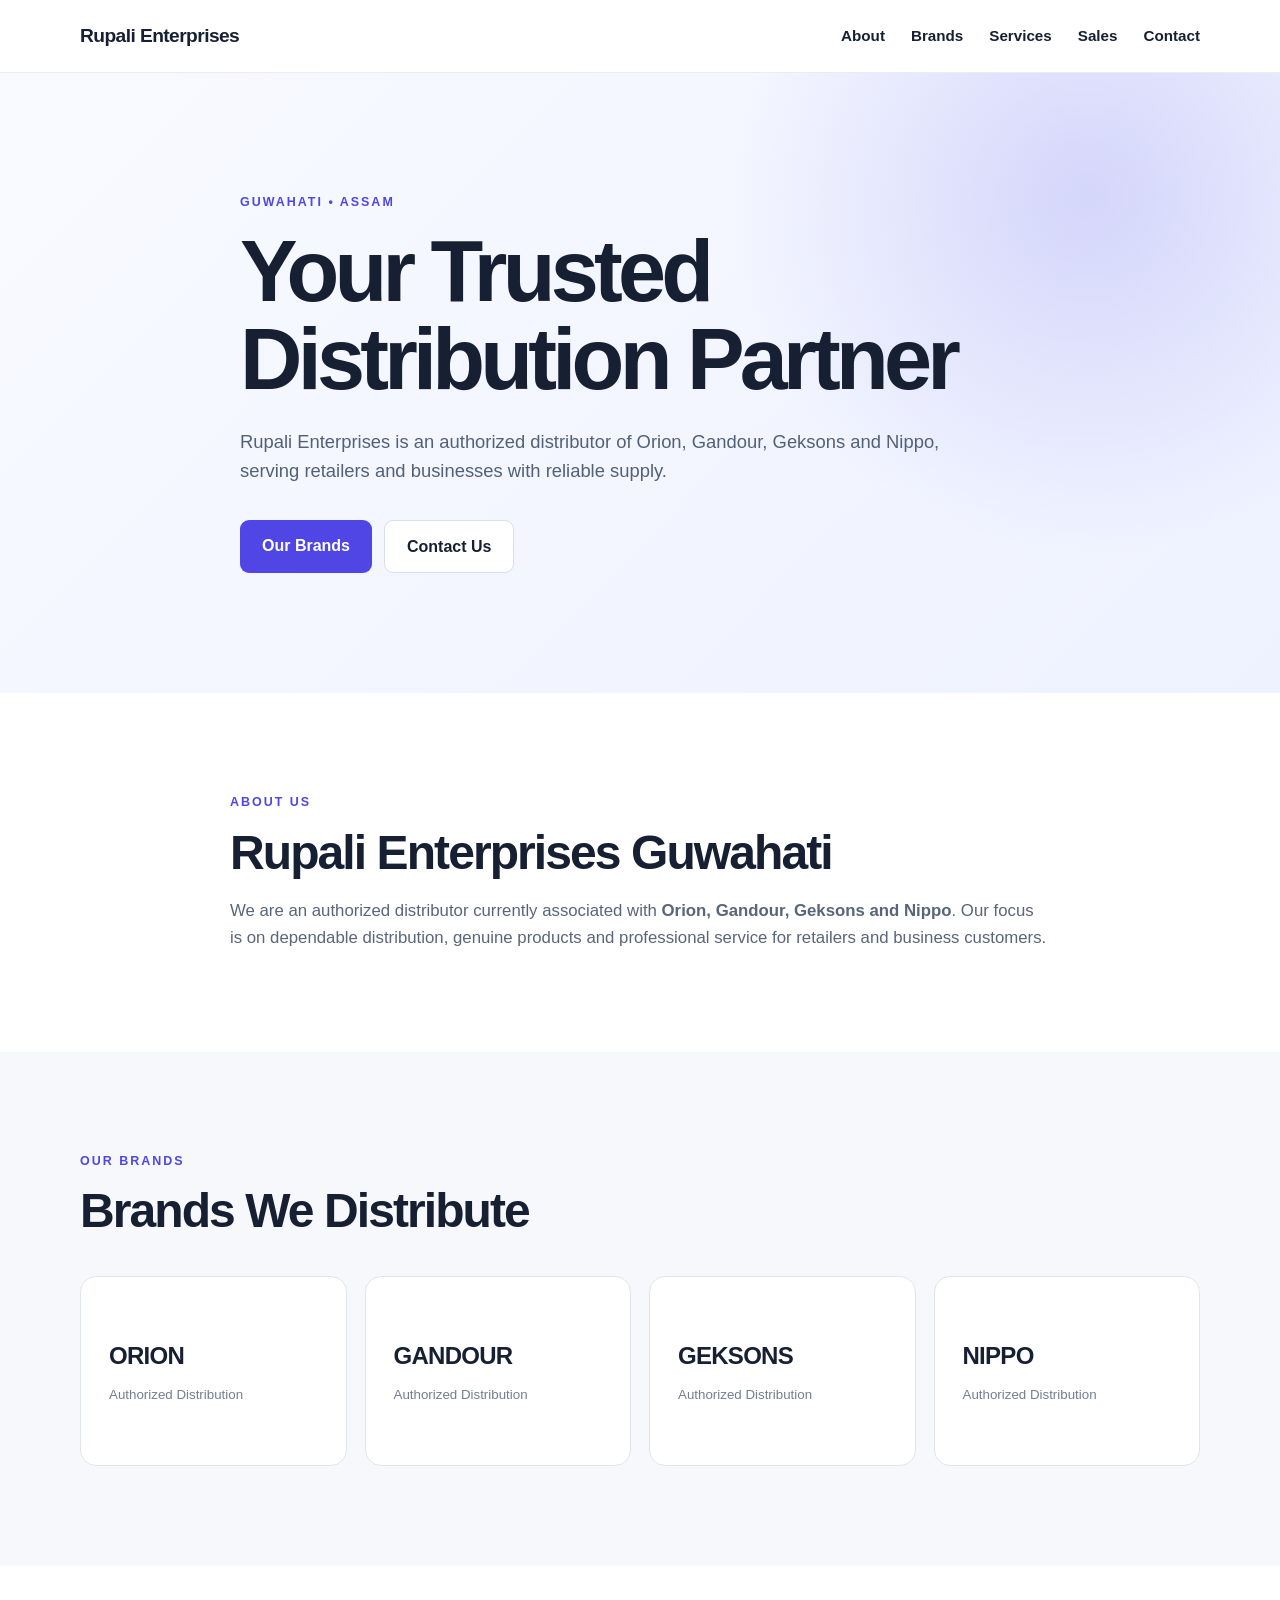
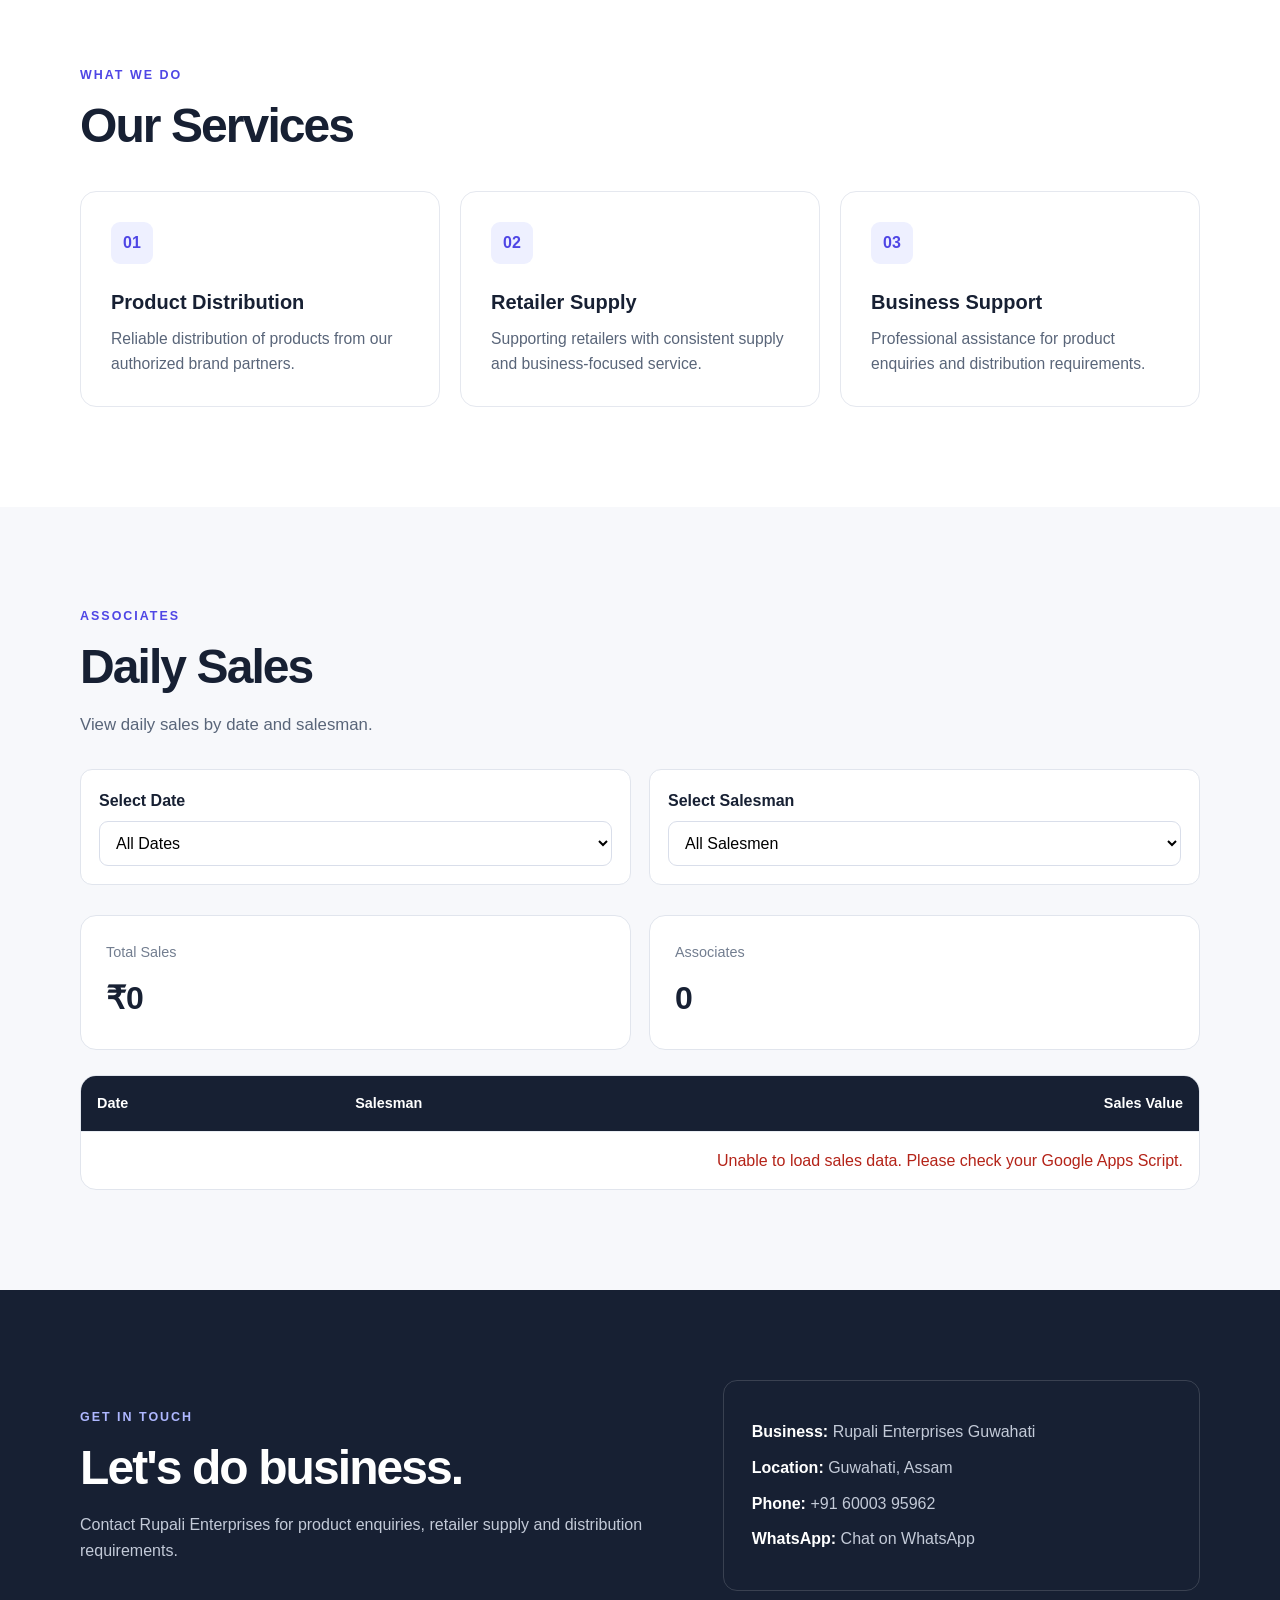
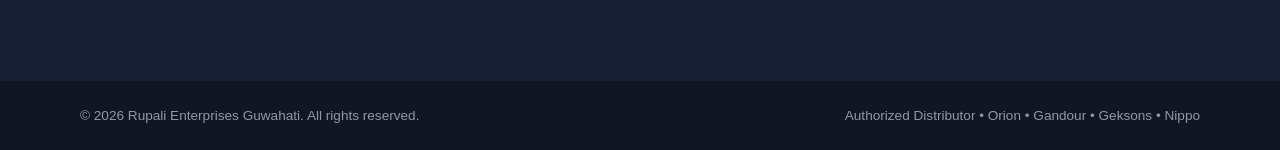
==== commit d38265b8: "Create index.html" ====
--- a/index.html
+++ b/index.html
@@ -3,19 +3,11 @@
 <head>
   <meta charset="UTF-8">
   <meta name="viewport" content="width=device-width, initial-scale=1.0">
-
-  <meta name="description"
-        content="Rupali Enterprises Guwahati - Authorized Distributor of Orion, Gandour, Geksons and Nippo.">
-
+  <meta name="description" content="Rupali Enterprises Guwahati - Authorized Distributor of Orion, Gandour, Geksons and Nippo.">
   <title>Rupali Enterprises Guwahati</title>
-
   <link rel="stylesheet" href="style.css">
 
   <style>
-    /* =========================
-       SALES SECTION
-    ========================= */
-
     .sales-section {
       background: #f7f8fb;
     }
@@ -25,24 +17,32 @@
     }
 
     .sales-controls {
+      display: grid;
+      grid-template-columns: 1fr 1fr;
+      gap: 18px;
       margin: 30px 0;
-      display: flex;
-      align-items: center;
-      gap: 15px;
-      flex-wrap: wrap;
-    }
-
-    .sales-controls label {
+    }
+
+    .filter-box {
+      background: white;
+      border: 1px solid #e1e5ed;
+      border-radius: 12px;
+      padding: 18px;
+    }
+
+    .filter-box label {
+      display: block;
       font-weight: 700;
-    }
-
-    .sales-controls select {
-      padding: 12px 15px;
+      margin-bottom: 8px;
+    }
+
+    .filter-box select {
+      width: 100%;
+      padding: 12px;
       border: 1px solid #d9deea;
       border-radius: 9px;
       font-size: 1rem;
       background: white;
-      min-width: 200px;
     }
 
     .sales-summary {
@@ -95,7 +95,6 @@
     .sales-table th {
       background: #172033;
       color: white;
-      font-weight: 700;
     }
 
     .sales-table tr:last-child td {
@@ -118,7 +117,8 @@
       color: #b42318;
     }
 
-    @media (max-width: 560px) {
+    @media (max-width: 600px) {
+      .sales-controls,
       .sales-summary {
         grid-template-columns: 1fr;
       }
@@ -128,866 +128,923 @@
 
 <body>
 
-  <!-- =========================
-       NAVIGATION
-  ========================= -->
-
-  <header class="navbar">
-    <div class="container nav-inner">
-
-      <a href="#home" class="logo">
-        Rupali Enterprises
+<header class="navbar">
+  <div class="container nav-inner">
+
+    <a href="#home" class="logo">
+      Rupali Enterprises
+    </a>
+
+    <nav>
+      <a href="#about">About</a>
+      <a href="#brands">Brands</a>
+      <a href="#services">Services</a>
+      <a href="#sales">Sales</a>
+      <a href="#contact">Contact</a>
+    </nav>
+
+  </div>
+</header>
+
+
+<main>
+
+<!-- HOME -->
+
+<section id="home" class="hero">
+
+  <div class="container hero-content">
+
+    <p class="eyebrow">
+      GUWAHATI • ASSAM
+    </p>
+
+    <h1>
+      Your Trusted Distribution Partner
+    </h1>
+
+    <p class="hero-text">
+      Rupali Enterprises is an authorized distributor of Orion,
+      Gandour, Geksons and Nippo, serving retailers and businesses
+      with reliable supply.
+    </p>
+
+    <div class="buttons">
+
+      <a class="button primary" href="#brands">
+        Our Brands
       </a>
 
-      <nav>
-        <a href="#about">About</a>
-        <a href="#brands">Brands</a>
-        <a href="#services">Services</a>
-        <a href="#sales">Sales</a>
-        <a href="#contact">Contact</a>
-      </nav>
+      <a class="button secondary" href="#contact">
+        Contact Us
+      </a>
 
     </div>
-  </header>
-
-
-  <main>
-
-    <!-- =========================
-         HOME
-    ========================= -->
-
-    <section id="home" class="hero">
-
-      <div class="container hero-content">
-
-        <p class="eyebrow">
-          GUWAHATI • ASSAM
+
+  </div>
+
+</section>
+
+
+<!-- ABOUT -->
+
+<section id="about" class="section">
+
+  <div class="container narrow">
+
+    <p class="eyebrow">
+      ABOUT US
+    </p>
+
+    <h2>
+      Rupali Enterprises Guwahati
+    </h2>
+
+    <p>
+      We are an authorized distributor currently associated with
+      <strong>Orion, Gandour, Geksons and Nippo</strong>.
+      Our focus is on dependable distribution, genuine products
+      and professional service for retailers and business customers.
+    </p>
+
+  </div>
+
+</section>
+
+
+<!-- BRANDS -->
+
+<section id="brands" class="section light">
+
+  <div class="container">
+
+    <p class="eyebrow">
+      OUR BRANDS
+    </p>
+
+    <h2>
+      Brands We Distribute
+    </h2>
+
+    <div class="brand-grid">
+
+      <div class="brand-card">
+        <span>ORION</span>
+        <small>Authorized Distribution</small>
+      </div>
+
+      <div class="brand-card">
+        <span>GANDOUR</span>
+        <small>Authorized Distribution</small>
+      </div>
+
+      <div class="brand-card">
+        <span>GEKSONS</span>
+        <small>Authorized Distribution</small>
+      </div>
+
+      <div class="brand-card">
+        <span>NIPPO</span>
+        <small>Authorized Distribution</small>
+      </div>
+
+    </div>
+
+  </div>
+
+</section>
+
+
+<!-- SERVICES -->
+
+<section id="services" class="section">
+
+  <div class="container">
+
+    <p class="eyebrow">
+      WHAT WE DO
+    </p>
+
+    <h2>
+      Our Services
+    </h2>
+
+    <div class="service-grid">
+
+      <article>
+
+        <div class="icon">
+          01
+        </div>
+
+        <h3>
+          Product Distribution
+        </h3>
+
+        <p>
+          Reliable distribution of products from our authorized
+          brand partners.
         </p>
 
-        <h1>
-          Your Trusted Distribution Partner
-        </h1>
-
-        <p class="hero-text">
-          Rupali Enterprises is an authorized distributor of
-          Orion, Gandour, Geksons and Nippo, serving retailers
-          and businesses with reliable supply.
+      </article>
+
+
+      <article>
+
+        <div class="icon">
+          02
+        </div>
+
+        <h3>
+          Retailer Supply
+        </h3>
+
+        <p>
+          Supporting retailers with consistent supply and
+          business-focused service.
         </p>
 
-        <div class="buttons">
-
-          <a class="button primary" href="#brands">
-            Our Brands
-          </a>
-
-          <a class="button secondary" href="#contact">
-            Contact Us
-          </a>
-
+      </article>
+
+
+      <article>
+
+        <div class="icon">
+          03
         </div>
 
+        <h3>
+          Business Support
+        </h3>
+
+        <p>
+          Professional assistance for product enquiries and
+          distribution requirements.
+        </p>
+
+      </article>
+
+    </div>
+
+  </div>
+
+</section>
+
+
+<!-- SALES / ASSOCIATES -->
+
+<section id="sales" class="section sales-section">
+
+  <div class="container">
+
+    <p class="eyebrow">
+      ASSOCIATES
+    </p>
+
+    <h2>
+      Daily Sales
+    </h2>
+
+    <p class="sales-intro">
+      View daily sales by date and salesman.
+    </p>
+
+
+    <!-- FILTERS -->
+
+    <div class="sales-controls">
+
+      <div class="filter-box">
+
+        <label for="dateFilter">
+          Select Date
+        </label>
+
+        <select id="dateFilter">
+
+          <option value="all">
+            All Dates
+          </option>
+
+        </select>
+
       </div>
 
-    </section>
-
-
-    <!-- =========================
-         ABOUT
-    ========================= -->
-
-    <section id="about" class="section">
-
-      <div class="container narrow">
-
-        <p class="eyebrow">
-          ABOUT US
-        </p>
-
-        <h2>
-          Rupali Enterprises Guwahati
-        </h2>
-
-        <p>
-          We are an authorized distributor currently associated with
-          <strong>Orion, Gandour, Geksons and Nippo</strong>.
-          Our focus is on dependable distribution, genuine products
-          and professional service for retailers and business customers.
-        </p>
+
+      <div class="filter-box">
+
+        <label for="associateFilter">
+          Select Salesman
+        </label>
+
+        <select id="associateFilter">
+
+          <option value="all">
+            All Salesmen
+          </option>
+
+        </select>
 
       </div>
 
-    </section>
-
-
-    <!-- =========================
-         BRANDS
-    ========================= -->
-
-    <section id="brands" class="section light">
-
-      <div class="container">
-
-        <p class="eyebrow">
-          OUR BRANDS
-        </p>
-
-        <h2>
-          Brands We Distribute
-        </h2>
-
-        <div class="brand-grid">
-
-          <div class="brand-card">
-            <span>ORION</span>
-            <small>Authorized Distribution</small>
-          </div>
-
-          <div class="brand-card">
-            <span>GANDOUR</span>
-            <small>Authorized Distribution</small>
-          </div>
-
-          <div class="brand-card">
-            <span>GEKSONS</span>
-            <small>Authorized Distribution</small>
-          </div>
-
-          <div class="brand-card">
-            <span>NIPPO</span>
-            <small>Authorized Distribution</small>
-          </div>
-
-        </div>
+    </div>
+
+
+    <!-- SUMMARY -->
+
+    <div class="sales-summary">
+
+      <div class="sales-summary-card">
+
+        <span>
+          Total Sales
+        </span>
+
+        <strong id="totalSales">
+          ₹0
+        </strong>
 
       </div>
 
-    </section>
-
-
-    <!-- =========================
-         SERVICES
-    ========================= -->
-
-    <section id="services" class="section">
-
-      <div class="container">
-
-        <p class="eyebrow">
-          WHAT WE DO
-        </p>
-
-        <h2>
-          Our Services
-        </h2>
-
-        <div class="service-grid">
-
-          <article>
-
-            <div class="icon">
-              01
-            </div>
-
-            <h3>
-              Product Distribution
-            </h3>
-
-            <p>
-              Reliable distribution of products from our authorized
-              brand partners.
-            </p>
-
-          </article>
-
-
-          <article>
-
-            <div class="icon">
-              02
-            </div>
-
-            <h3>
-              Retailer Supply
-            </h3>
-
-            <p>
-              Supporting retailers with consistent supply and
-              business-focused service.
-            </p>
-
-          </article>
-
-
-          <article>
-
-            <div class="icon">
-              03
-            </div>
-
-            <h3>
-              Business Support
-            </h3>
-
-            <p>
-              Professional assistance for product enquiries and
-              distribution requirements.
-            </p>
-
-          </article>
-
-        </div>
+
+      <div class="sales-summary-card">
+
+        <span>
+          Associates
+        </span>
+
+        <strong id="associateCount">
+          0
+        </strong>
 
       </div>
 
-    </section>
-
-
-    <!-- =========================
-         ASSOCIATES / SALES
-    ========================= -->
-
-    <section id="sales" class="section sales-section">
-
-      <div class="container">
-
-        <p class="eyebrow">
-          ASSOCIATES
-        </p>
-
-        <h2>
-          Daily Sales
-        </h2>
-
-        <p class="sales-intro">
-          View sales data for our different sales associates.
-        </p>
-
-
-        <!-- FILTER -->
-
-        <div class="sales-controls">
-
-          <label for="associateFilter">
-            Salesman:
-          </label>
-
-          <select id="associateFilter">
-
-            <option value="all">
-              All Salesmen
-            </option>
-
-          </select>
-
-        </div>
-
-
-        <!-- SUMMARY -->
-
-        <div class="sales-summary">
-
-          <div class="sales-summary-card">
-
-            <span>
-              Total Sales
-            </span>
-
-            <strong id="totalSales">
-              ₹0
-            </strong>
-
-          </div>
-
-
-          <div class="sales-summary-card">
-
-            <span>
-              Associates
-            </span>
-
-            <strong id="associateCount">
-              0
-            </strong>
-
-          </div>
-
-        </div>
-
-
-        <!-- TABLE -->
-
-        <div class="sales-table-wrapper">
-
-          <table class="sales-table">
-
-            <thead>
-
-              <tr>
-
-                <th>
-                  Date
-                </th>
-
-                <th>
-                  Salesman
-                </th>
-
-                <th>
-                  Sales Value
-                </th>
-
-              </tr>
-
-            </thead>
-
-
-            <tbody id="salesTableBody">
-
-              <tr>
-
-                <td colspan="3" class="sales-loading">
-                  Loading sales data...
-                </td>
-
-              </tr>
-
-            </tbody>
-
-          </table>
-
-        </div>
-
-      </div>
-
-    </section>
-
-
-    <!-- =========================
-         CONTACT
-    ========================= -->
-
-    <section id="contact" class="contact-section">
-
-      <div class="container contact-box">
-
-        <div>
-
-          <p class="eyebrow">
-            GET IN TOUCH
-          </p>
-
-          <h2>
-            Let's do business.
-          </h2>
-
-          <p>
-            Contact Rupali Enterprises for product enquiries,
-            retailer supply and distribution requirements.
-          </p>
-
-        </div>
-
-
-        <div class="contact-details">
-
-          <p>
-            <strong>Business:</strong>
-            Rupali Enterprises Guwahati
-          </p>
-
-          <p>
-            <strong>Location:</strong>
-            Guwahati, Assam
-          </p>
-
-          <p>
-            <strong>Phone:</strong>
-
-            <a href="tel:+916000395962">
-              +91 60003 95962
-            </a>
-
-          </p>
-
-
-          <p>
-            <strong>WhatsApp:</strong>
-
-            <a
-              href="https://wa.me/916000395962"
-              target="_blank"
-              rel="noopener"
-            >
-              Chat on WhatsApp
-            </a>
-
-          </p>
-
-        </div>
-
-      </div>
-
-    </section>
-
-  </main>
-
-
-  <!-- =========================
-       FOOTER
-  ========================= -->
-
-  <footer>
-
-    <div class="container footer-inner">
+    </div>
+
+
+    <!-- TABLE -->
+
+    <div class="sales-table-wrapper">
+
+      <table class="sales-table">
+
+        <thead>
+
+          <tr>
+
+            <th>
+              Date
+            </th>
+
+            <th>
+              Salesman
+            </th>
+
+            <th>
+              Sales Value
+            </th>
+
+          </tr>
+
+        </thead>
+
+
+        <tbody id="salesTableBody">
+
+          <tr>
+
+            <td colspan="3" class="sales-loading">
+              Loading sales data...
+            </td>
+
+          </tr>
+
+        </tbody>
+
+      </table>
+
+    </div>
+
+  </div>
+
+</section>
+
+
+<!-- CONTACT -->
+
+<section id="contact" class="contact-section">
+
+  <div class="container contact-box">
+
+    <div>
+
+      <p class="eyebrow">
+        GET IN TOUCH
+      </p>
+
+      <h2>
+        Let's do business.
+      </h2>
 
       <p>
-        © 2026 Rupali Enterprises Guwahati.
-        All rights reserved.
+        Contact Rupali Enterprises for product enquiries,
+        retailer supply and distribution requirements.
       </p>
 
+    </div>
+
+
+    <div class="contact-details">
+
       <p>
-        Authorized Distributor • Orion • Gandour • Geksons • Nippo
+        <strong>Business:</strong>
+        Rupali Enterprises Guwahati
       </p>
 
+      <p>
+        <strong>Location:</strong>
+        Guwahati, Assam
+      </p>
+
+      <p>
+        <strong>Phone:</strong>
+
+        <a href="tel:+916000395962">
+          +91 60003 95962
+        </a>
+
+      </p>
+
+      <p>
+        <strong>WhatsApp:</strong>
+
+        <a
+          href="https://wa.me/916000395962"
+          target="_blank"
+          rel="noopener"
+        >
+          Chat on WhatsApp
+        </a>
+
+      </p>
+
     </div>
 
-  </footer>
-
-
-  <!-- =========================
-       GOOGLE SHEETS SALES SCRIPT
-  ========================= -->
-
-  <script>
-
-    const SALES_API =
-      "https://script.google.com/macros/s/AKfycbyV8QvurCnDcJgG1-E8Za_y272UKe4gQhfJ1PP5weGLFd2jVjZ42rhpL0mv_HYglmNxrQ/exec";
-
-
-    let salesData = [];
-
-
-    /* =========================
-       FIND COLUMN
-    ========================= */
-
-    function findColumn(headers, possibleNames) {
-
-      for (let i = 0; i < headers.length; i++) {
-
-        const header =
-          String(headers[i])
-            .trim()
-            .toLowerCase();
-
-        for (const name of possibleNames) {
-
-          if (header === name.toLowerCase()) {
-            return i;
-          }
-
-        }
+  </div>
+
+</section>
+
+</main>
+
+
+<!-- FOOTER -->
+
+<footer>
+
+  <div class="container footer-inner">
+
+    <p>
+      © 2026 Rupali Enterprises Guwahati.
+      All rights reserved.
+    </p>
+
+    <p>
+      Authorized Distributor • Orion • Gandour • Geksons • Nippo
+    </p>
+
+  </div>
+
+</footer>
+
+
+<script>
+
+/* =====================================
+   GOOGLE APPS SCRIPT URL
+===================================== */
+
+const SALES_API =
+"https://script.google.com/macros/s/AKfycbyV8QvurCnDcJgG1-E8Za_y272UKe4gQhfJ1PP5weGLFd2jVjZ42rhpL0mv_HYglmNxrQ/exec";
+
+
+let salesData = [];
+
+
+/* =====================================
+   FIND COLUMN
+===================================== */
+
+function findColumn(headers, names) {
+
+  for (let i = 0; i < headers.length; i++) {
+
+    const header =
+      String(headers[i])
+      .trim()
+      .toLowerCase();
+
+    for (const name of names) {
+
+      if (header === name.toLowerCase()) {
+
+        return i;
 
       }
 
-      return -1;
-
-    }
-
-
-    /* =========================
-       LOAD SALES
-    ========================= */
-
-    async function loadSales() {
-
-      const tableBody =
-        document.getElementById("salesTableBody");
-
-      try {
-
-        const response =
-          await fetch(SALES_API);
-
-        if (!response.ok) {
-          throw new Error("Unable to connect to Google Sheets");
-        }
-
-        const data =
-          await response.json();
-
-        console.log("Google Sheet data:", data);
-
-        if (!Array.isArray(data) || data.length === 0) {
-
-          tableBody.innerHTML =
-            '<tr><td colspan="3" class="sales-empty">No sales data found.</td></tr>';
-
-          return;
-
-        }
-
-
-        /*
-          Expected format:
-
-          [
-            ["Date","Associates","Sales Value"],
-            ["7/6/26","Bishal","8000"],
-            ["8/6/26","Rahul","9000"]
-          ]
-        */
-
-        if (Array.isArray(data[0])) {
-
-          const headers = data[0];
-
-          const dateColumn =
-            findColumn(headers, [
-              "date",
-              "sales date"
-            ]);
-
-          const associateColumn =
-            findColumn(headers, [
-              "associates",
-              "associate",
-              "salesman",
-              "salesman name",
-              "sales man",
-              "employee",
-              "employee name"
-            ]);
-
-          const salesColumn =
-            findColumn(headers, [
-              "sales value",
-              "sales",
-              "sale",
-              "amount",
-              "sales amount",
-              "total sales"
-            ]);
-
-
-          if (
-            dateColumn === -1 ||
-            associateColumn === -1 ||
-            salesColumn === -1
-          ) {
-
-            tableBody.innerHTML =
-              '<tr><td colspan="3" class="sales-error">' +
-              'Could not identify Date, Salesman and Sales Value columns. ' +
-              'Please check your Google Sheet headers.' +
-              '</td></tr>';
-
-            console.log("Headers found:", headers);
-
-            return;
-
-          }
-
-
-          salesData = data
-            .slice(1)
-            .filter(row => row.length > 0)
-            .map(row => ({
-
-              date:
-                row[dateColumn] ?? "",
-
-              associate:
-                row[associateColumn] ?? "",
-
-              sales:
-                parseFloat(
-                  String(row[salesColumn] ?? "")
-                    .replace(/₹/g, "")
-                    .replace(/,/g, "")
-                    .trim()
-                ) || 0
-
-            }))
-            .filter(item => item.associate !== "");
-
-        }
-
-
-        /*
-          Also supports object-style JSON.
-        */
-
-        else if (
-          typeof data[0] === "object"
-        ) {
-
-          salesData = data.map(item => {
-
-            const keys =
-              Object.keys(item);
-
-            const findKey =
-              possibleNames => {
-
-                for (const key of keys) {
-
-                  for (const name of possibleNames) {
-
-                    if (
-                      key.trim().toLowerCase() ===
-                      name.toLowerCase()
-                    ) {
-
-                      return key;
-
-                    }
-
-                  }
-
-                }
-
-                return null;
-
-              };
-
-
-            const dateKey =
-              findKey([
-                "date",
-                "sales date"
-              ]);
-
-            const associateKey =
-              findKey([
-                "associates",
-                "associate",
-                "salesman",
-                "salesman name",
-                "employee",
-                "employee name"
-              ]);
-
-            const salesKey =
-              findKey([
-                "sales value",
-                "sales",
-                "sale",
-                "amount",
-                "sales amount",
-                "total sales"
-              ]);
-
-
-            return {
-
-              date:
-                dateKey ? item[dateKey] : "",
-
-              associate:
-                associateKey ? item[associateKey] : "",
-
-              sales:
-                salesKey
-                  ? parseFloat(
-                      String(item[salesKey])
-                        .replace(/₹/g, "")
-                        .replace(/,/g, "")
-                    ) || 0
-                  : 0
-
-            };
-
-          });
-
-        }
-
-
-        createAssociateFilter();
-
-        displaySales();
-
-      }
-
-      catch (error) {
-
-        console.error(error);
-
-        tableBody.innerHTML =
-          '<tr><td colspan="3" class="sales-error">' +
-          'Unable to load sales data. Please check the Google Apps Script.' +
-          '</td></tr>';
-
-      }
-
-    }
-
-
-    /* =========================
-       CREATE SALESMAN FILTER
-    ========================= */
-
-    function createAssociateFilter() {
-
-      const filter =
-        document.getElementById("associateFilter");
-
-      const associates =
-        [...new Set(
-          salesData
-            .map(item => String(item.associate).trim())
-            .filter(name => name !== "")
-        )]
-        .sort();
-
-
-      filter.innerHTML =
-        '<option value="all">All Salesmen</option>';
-
-
-      associates.forEach(name => {
-
-        const option =
-          document.createElement("option");
-
-        option.value = name;
-        option.textContent = name;
-
-        filter.appendChild(option);
-
-      });
-
-
-      document.getElementById("associateCount")
-        .textContent = associates.length;
-
-    }
-
-
-    /* =========================
-       DISPLAY SALES
-    ========================= */
-
-    function displaySales() {
-
-      const tableBody =
-        document.getElementById("salesTableBody");
-
-      const filter =
-        document.getElementById("associateFilter").value;
-
-
-      let filteredData =
-        salesData;
-
-
-      if (filter !== "all") {
-
-        filteredData =
-          salesData.filter(
-            item =>
-              String(item.associate).trim() === filter
-          );
-
-      }
-
-
-      if (filteredData.length === 0) {
-
-        tableBody.innerHTML =
-          '<tr><td colspan="3" class="sales-empty">' +
-          'No sales data found.' +
-          '</td></tr>';
-
-      }
-
-      else {
-
-        tableBody.innerHTML =
-          filteredData.map(item => {
-
-            const sales =
-              Number(item.sales) || 0;
-
-
-            return `
-
-              <tr>
-
-                <td>
-                  ${escapeHTML(item.date)}
-                </td>
-
-                <td>
-                  <strong>
-                    ${escapeHTML(item.associate)}
-                  </strong>
-                </td>
-
-                <td>
-                  ₹${sales.toLocaleString("en-IN")}
-                </td>
-
-              </tr>
-
-            `;
-
-          }).join("");
-
-      }
-
-
-      const total =
-        filteredData.reduce(
-          (sum, item) =>
-            sum + (Number(item.sales) || 0),
-          0
-        );
-
-
-      document.getElementById("totalSales")
-        .textContent =
-        "₹" + total.toLocaleString("en-IN");
-
-    }
-
-
-    /* =========================
-       SECURITY
-    ========================= */
-
-    function escapeHTML(value) {
-
-      return String(value)
-        .replace(/&/g, "&amp;")
-        .replace(/</g, "&lt;")
-        .replace(/>/g, "&gt;")
-        .replace(/"/g, "&quot;")
-        .replace(/'/g, "&#039;");
-
-    }
-
-
-    /* =========================
-       FILTER CHANGE
-    ========================= */
-
-    document
-      .getElementById("associateFilter")
-      .addEventListener(
-        "change",
-        displaySales
+    }
+
+  }
+
+  return -1;
+
+}
+
+
+/* =====================================
+   LOAD GOOGLE SHEET DATA
+===================================== */
+
+async function loadSales() {
+
+  const tableBody =
+    document.getElementById("salesTableBody");
+
+  try {
+
+    const response =
+      await fetch(SALES_API);
+
+    if (!response.ok) {
+
+      throw new Error("Could not connect");
+
+    }
+
+    const data =
+      await response.json();
+
+
+    if (!Array.isArray(data) || data.length === 0) {
+
+      tableBody.innerHTML =
+      '<tr>' +
+      '<td colspan="3" class="sales-empty">' +
+      'No sales data found.' +
+      '</td>' +
+      '</tr>';
+
+      return;
+
+    }
+
+
+    /*
+      First row must contain headers.
+    */
+
+    const headers =
+      data[0];
+
+
+    if (!Array.isArray(headers)) {
+
+      tableBody.innerHTML =
+      '<tr>' +
+      '<td colspan="3" class="sales-error">' +
+      'Google Sheet returned an unexpected format.' +
+      '</td>' +
+      '</tr>';
+
+      return;
+
+    }
+
+
+    /* DATE */
+
+    const dateColumn =
+      findColumn(headers, [
+        "date",
+        "sales date"
+      ]);
+
+
+    /* SALESMAN */
+
+    const associateColumn =
+      findColumn(headers, [
+
+        "associates",
+        "associate",
+        "salesman",
+        "salesman name",
+        "sales man",
+        "employee",
+        "employee name"
+
+      ]);
+
+
+    /* SALES */
+
+    const salesColumn =
+      findColumn(headers, [
+
+        "sales value",
+        "sales",
+        "sale",
+        "amount",
+        "sales amount",
+        "total sales"
+
+      ]);
+
+
+    if (
+      dateColumn === -1 ||
+      associateColumn === -1 ||
+      salesColumn === -1
+    ) {
+
+      tableBody.innerHTML =
+      '<tr>' +
+      '<td colspan="3" class="sales-error">' +
+      'Could not find the Date, Salesman or Sales column. ' +
+      'Please check your Google Sheet headers.' +
+      '</td>' +
+      '</tr>';
+
+      return;
+
+    }
+
+
+    /* CREATE SALES ARRAY */
+
+    salesData =
+      data
+      .slice(1)
+      .filter(row => row.length > 0)
+      .map(row => {
+
+        return {
+
+          date:
+            String(row[dateColumn] ?? "").trim(),
+
+          associate:
+            String(row[associateColumn] ?? "").trim(),
+
+          sales:
+            parseFloat(
+              String(row[salesColumn] ?? "")
+              .replace(/₹/g, "")
+              .replace(/,/g, "")
+              .trim()
+            ) || 0
+
+        };
+
+      })
+      .filter(item => item.associate !== "");
+
+
+    createDateFilter();
+
+    createAssociateFilter();
+
+    displaySales();
+
+  }
+
+
+  catch (error) {
+
+    console.error(error);
+
+    tableBody.innerHTML =
+    '<tr>' +
+    '<td colspan="3" class="sales-error">' +
+    'Unable to load sales data. Please check your Google Apps Script.' +
+    '</td>' +
+    '</tr>';
+
+  }
+
+}
+
+
+/* =====================================
+   DATE DROPDOWN
+===================================== */
+
+function createDateFilter() {
+
+  const filter =
+    document.getElementById("dateFilter");
+
+
+  const dates =
+    [...new Set(
+
+      salesData
+      .map(item => item.date)
+      .filter(date => date !== "")
+
+    )];
+
+
+  filter.innerHTML =
+  '<option value="all">All Dates</option>';
+
+
+  dates.forEach(date => {
+
+    const option =
+      document.createElement("option");
+
+    option.value = date;
+
+    option.textContent = date;
+
+    filter.appendChild(option);
+
+  });
+
+}
+
+
+/* =====================================
+   SALESMAN DROPDOWN
+===================================== */
+
+function createAssociateFilter() {
+
+  const filter =
+    document.getElementById("associateFilter");
+
+
+  const associates =
+    [...new Set(
+
+      salesData
+      .map(item => item.associate)
+      .filter(name => name !== "")
+
+    )]
+    .sort();
+
+
+  filter.innerHTML =
+  '<option value="all">All Salesmen</option>';
+
+
+  associates.forEach(name => {
+
+    const option =
+      document.createElement("option");
+
+    option.value = name;
+
+    option.textContent = name;
+
+    filter.appendChild(option);
+
+  });
+
+
+  document.getElementById("associateCount")
+  .textContent =
+  associates.length;
+
+}
+
+
+/* =====================================
+   DISPLAY SALES
+===================================== */
+
+function displaySales() {
+
+  const dateFilter =
+    document.getElementById("dateFilter").value;
+
+
+  const associateFilter =
+    document.getElementById("associateFilter").value;
+
+
+  let filteredData =
+    salesData;
+
+
+  /* FILTER BY DATE */
+
+  if (dateFilter !== "all") {
+
+    filteredData =
+      filteredData.filter(
+
+        item =>
+        item.date === dateFilter
+
       );
 
-
-    /* =========================
-       START
-    ========================= */
-
-    loadSales();
-
-  </script>
+  }
+
+
+  /* FILTER BY SALESMAN */
+
+  if (associateFilter !== "all") {
+
+    filteredData =
+      filteredData.filter(
+
+        item =>
+        item.associate === associateFilter
+
+      );
+
+  }
+
+
+  const tableBody =
+    document.getElementById("salesTableBody");
+
+
+  /* NO DATA */
+
+  if (filteredData.length === 0) {
+
+    tableBody.innerHTML =
+    '<tr>' +
+    '<td colspan="3" class="sales-empty">' +
+    'No sales data found for this selection.' +
+    '</td>' +
+    '</tr>';
+
+  }
+
+
+  /* SHOW DATA */
+
+  else {
+
+    tableBody.innerHTML =
+
+      filteredData
+      .map(item => {
+
+        return `
+
+          <tr>
+
+            <td>
+              ${escapeHTML(item.date)}
+            </td>
+
+            <td>
+              <strong>
+                ${escapeHTML(item.associate)}
+              </strong>
+            </td>
+
+            <td>
+              ₹${Number(item.sales)
+                .toLocaleString("en-IN")}
+            </td>
+
+          </tr>
+
+        `;
+
+      })
+      .join("");
+
+  }
+
+
+  /* TOTAL */
+
+  const total =
+    filteredData.reduce(
+
+      (sum, item) =>
+      sum + Number(item.sales || 0),
+
+      0
+
+    );
+
+
+  document.getElementById("totalSales")
+  .textContent =
+  "₹" + total.toLocaleString("en-IN");
+
+
+  /* ASSOCIATES FOR CURRENT FILTER */
+
+  const currentAssociates =
+    [...new Set(
+
+      filteredData
+      .map(item => item.associate)
+      .filter(Boolean)
+
+    )];
+
+
+  document.getElementById("associateCount")
+  .textContent =
+  currentAssociates.length;
+
+}
+
+
+/* =====================================
+   HTML SECURITY
+===================================== */
+
+function escapeHTML(value) {
+
+  return String(value)
+
+    .replace(/&/g, "&amp;")
+    .replace(/</g, "&lt;")
+    .replace(/>/g, "&gt;")
+    .replace(/"/g, "&quot;")
+    .replace(/'/g, "&#039;");
+
+}
+
+
+/* =====================================
+   FILTER EVENTS
+===================================== */
+
+document
+.getElementById("dateFilter")
+.addEventListener(
+  "change",
+  displaySales
+);
+
+
+document
+.getElementById("associateFilter")
+.addEventListener(
+  "change",
+  displaySales
+);
+
+
+/* =====================================
+   START
+===================================== */
+
+loadSales();
+
+</script>
 
 </body>
-              </html>
+</html>
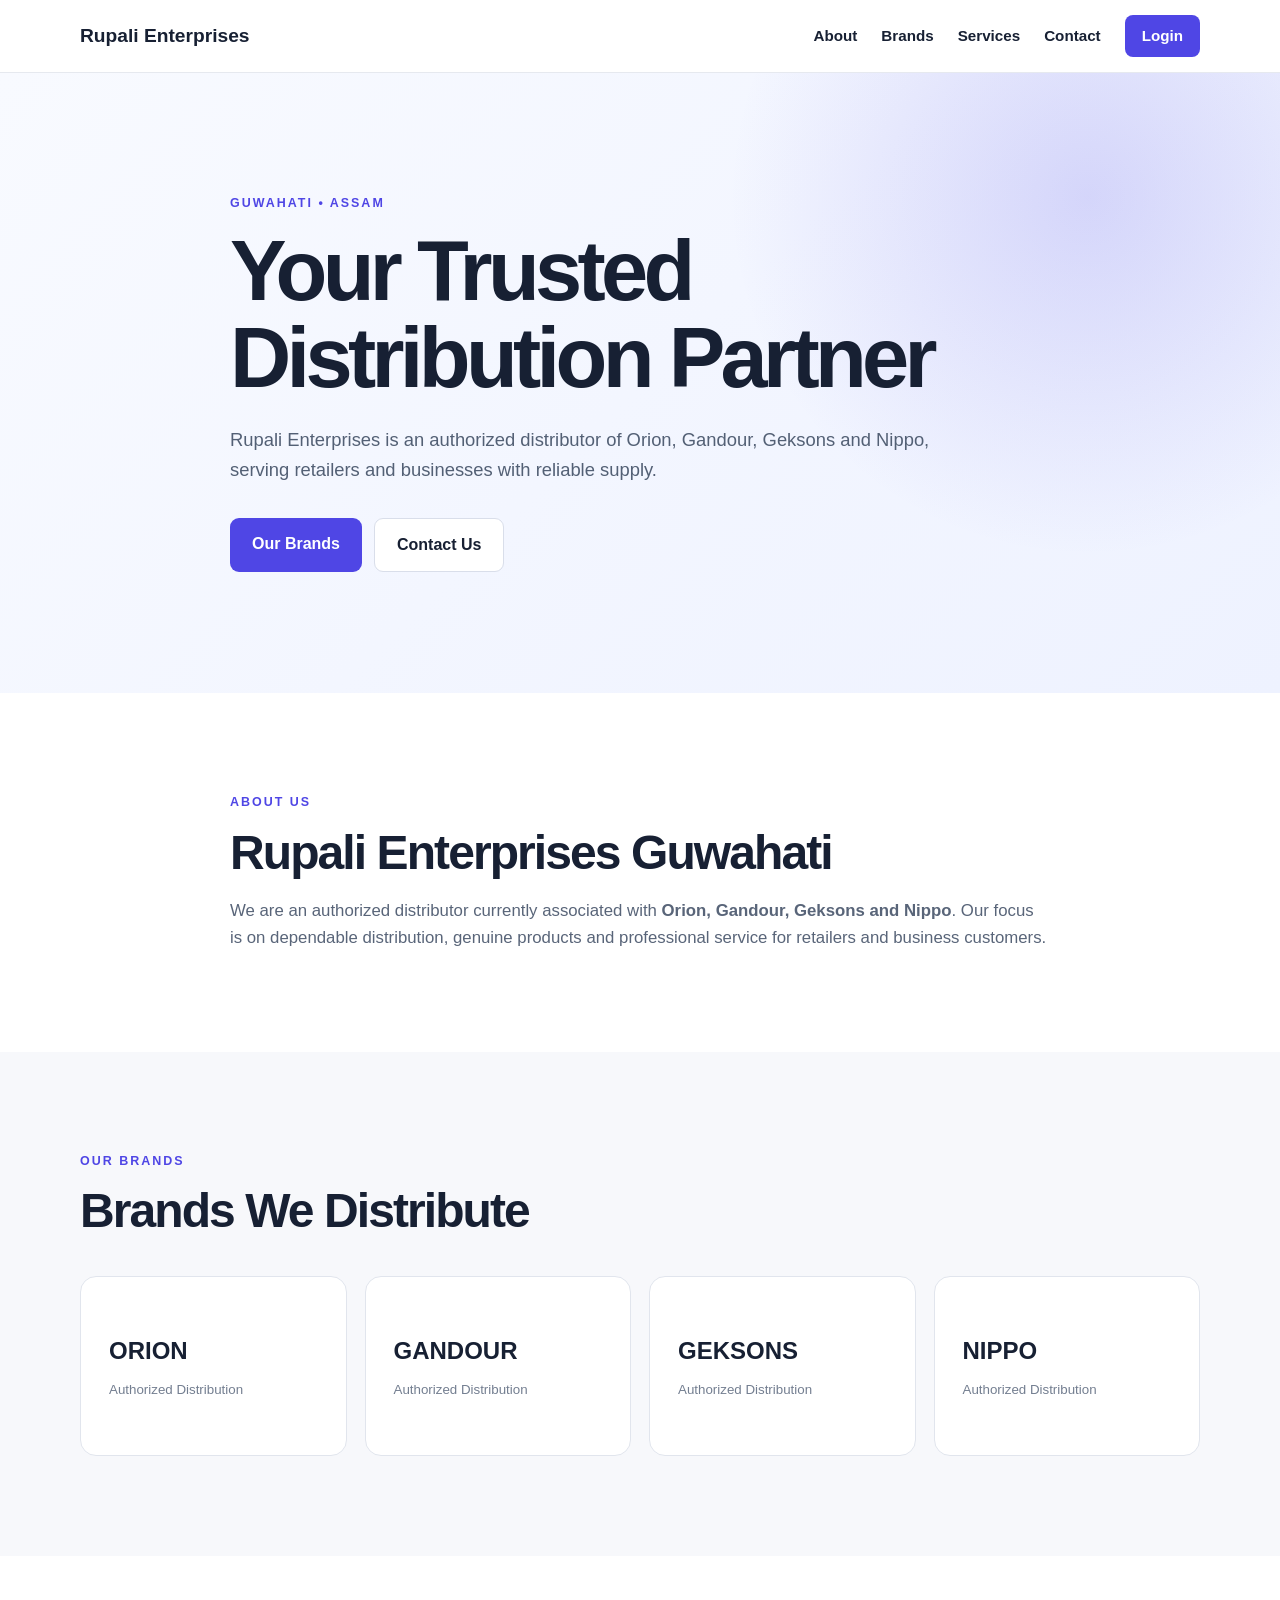
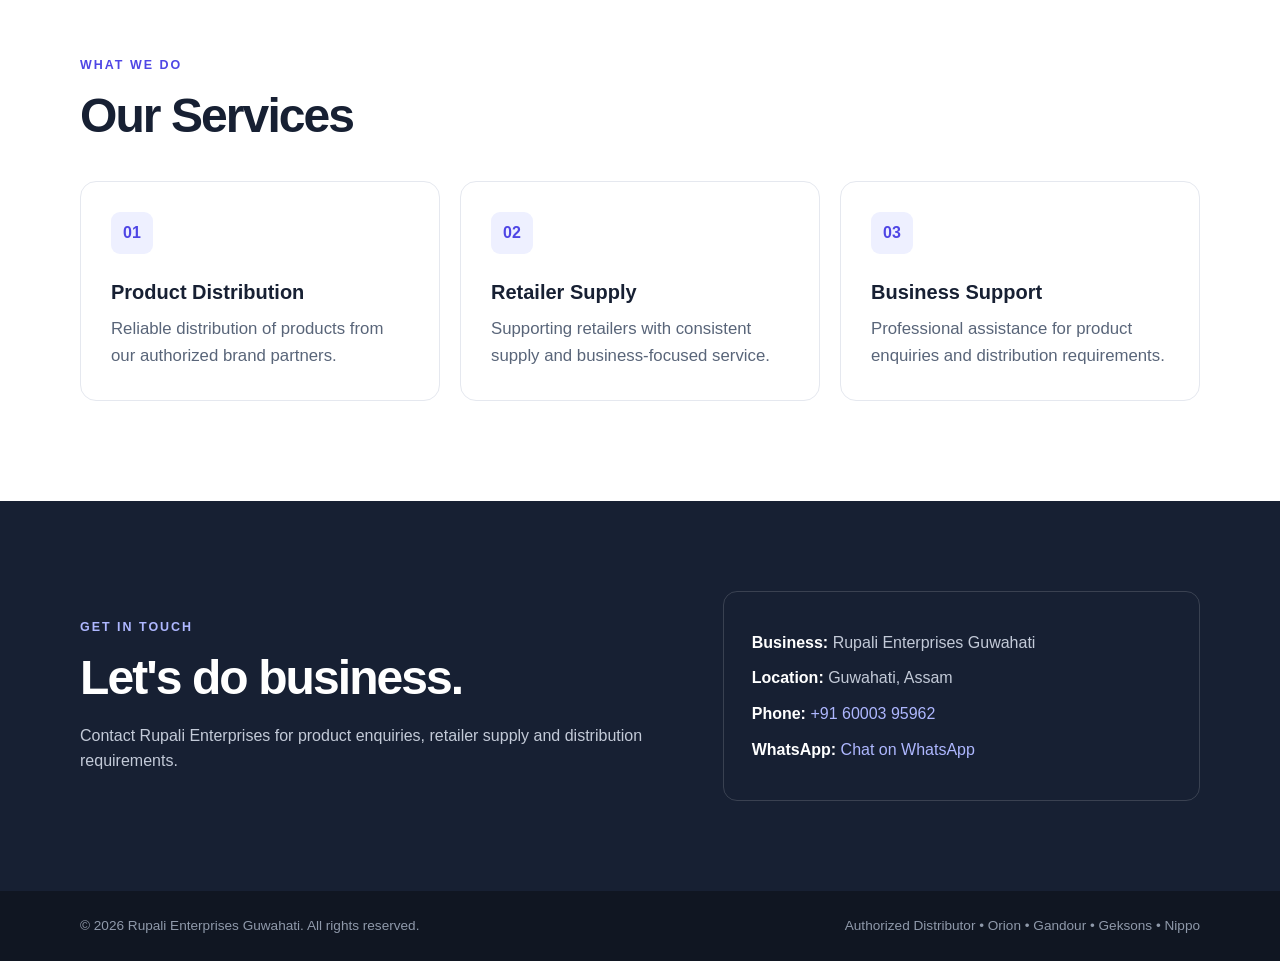
==== commit 52a7a0bb: "Update index.html" ====
--- a/index.html
+++ b/index.html
@@ -3,1048 +3,669 @@
 <head>
   <meta charset="UTF-8">
   <meta name="viewport" content="width=device-width, initial-scale=1.0">
+
   <meta name="description" content="Rupali Enterprises Guwahati - Authorized Distributor of Orion, Gandour, Geksons and Nippo.">
-  <title>Rupali Enterprises Guwahati</title>
-  <link rel="stylesheet" href="style.css">
+
+  <title>Rupali Enterprises | Guwahati</title>
 
   <style>
-    .sales-section {
+    * {
+      box-sizing: border-box;
+      margin: 0;
+      padding: 0;
+    }
+
+    html {
+      scroll-behavior: smooth;
+    }
+
+    body {
+      font-family: Arial, Helvetica, sans-serif;
+      color: #172033;
+      background: #ffffff;
+      line-height: 1.6;
+    }
+
+    a {
+      text-decoration: none;
+      color: inherit;
+    }
+
+    .container {
+      width: min(1120px, 92%);
+      margin: auto;
+    }
+
+    /* NAVIGATION */
+
+    .navbar {
+      position: sticky;
+      top: 0;
+      z-index: 100;
+      background: rgba(255,255,255,0.97);
+      border-bottom: 1px solid #e6e9ef;
+      backdrop-filter: blur(10px);
+    }
+
+    .nav-inner {
+      min-height: 72px;
+      display: flex;
+      align-items: center;
+      justify-content: space-between;
+      gap: 20px;
+    }
+
+    .logo {
+      font-size: 1.2rem;
+      font-weight: 800;
+    }
+
+    nav {
+      display: flex;
+      align-items: center;
+      gap: 24px;
+      font-size: 0.95rem;
+      font-weight: 600;
+    }
+
+    nav a:hover {
+      opacity: 0.65;
+    }
+
+    .login-link {
+      background: #4f46e5;
+      color: white;
+      padding: 9px 17px;
+      border-radius: 8px;
+    }
+
+    .login-link:hover {
+      opacity: 0.9;
+    }
+
+    /* HERO */
+
+    .hero {
+      min-height: 620px;
+      display: flex;
+      align-items: center;
+      background:
+        radial-gradient(
+          circle at 85% 20%,
+          rgba(79,70,229,0.18),
+          transparent 30%
+        ),
+        linear-gradient(
+          135deg,
+          #f8faff 0%,
+          #eef2ff 100%
+        );
+    }
+
+    .hero-content {
+      padding: 90px 0;
+      max-width: 820px;
+    }
+
+    .eyebrow {
+      color: #4f46e5;
+      font-size: 0.78rem;
+      font-weight: 800;
+      letter-spacing: 0.16em;
+      margin-bottom: 14px;
+    }
+
+    h1 {
+      font-size: clamp(2.7rem, 7vw, 5.3rem);
+      line-height: 1.02;
+      letter-spacing: -0.055em;
+      margin-bottom: 24px;
+    }
+
+    h2 {
+      font-size: clamp(2rem, 4vw, 3rem);
+      line-height: 1.1;
+      letter-spacing: -0.04em;
+      margin-bottom: 18px;
+    }
+
+    h3 {
+      font-size: 1.25rem;
+      margin-bottom: 8px;
+    }
+
+    .hero-text {
+      max-width: 700px;
+      color: #536075;
+      font-size: 1.15rem;
+    }
+
+    .buttons {
+      display: flex;
+      flex-wrap: wrap;
+      gap: 12px;
+      margin-top: 34px;
+    }
+
+    .button {
+      display: inline-block;
+      padding: 13px 22px;
+      border-radius: 9px;
+      font-weight: 700;
+    }
+
+    .primary {
+      color: white;
+      background: #4f46e5;
+    }
+
+    .secondary {
+      background: white;
+      border: 1px solid #d9deea;
+    }
+
+    .button:hover {
+      transform: translateY(-2px);
+    }
+
+    /* SECTIONS */
+
+    .section {
+      padding: 100px 0;
+    }
+
+    .section p:not(.eyebrow) {
+      color: #596579;
+      font-size: 1.05rem;
+    }
+
+    .narrow {
+      max-width: 820px;
+    }
+
+    .light {
       background: #f7f8fb;
     }
 
-    .sales-intro {
-      margin-bottom: 25px;
-    }
-
-    .sales-controls {
+    /* BRANDS */
+
+    .brand-grid {
       display: grid;
-      grid-template-columns: 1fr 1fr;
+      grid-template-columns: repeat(4, 1fr);
       gap: 18px;
-      margin: 30px 0;
-    }
-
-    .filter-box {
-      background: white;
-      border: 1px solid #e1e5ed;
-      border-radius: 12px;
-      padding: 18px;
-    }
-
-    .filter-box label {
-      display: block;
-      font-weight: 700;
-      margin-bottom: 8px;
-    }
-
-    .filter-box select {
-      width: 100%;
-      padding: 12px;
-      border: 1px solid #d9deea;
-      border-radius: 9px;
-      font-size: 1rem;
-      background: white;
-    }
-
-    .sales-summary {
-      display: grid;
-      grid-template-columns: repeat(2, 1fr);
-      gap: 18px;
-      margin-bottom: 25px;
-    }
-
-    .sales-summary-card {
-      background: white;
+      margin-top: 38px;
+    }
+
+    .brand-card {
+      min-height: 180px;
+      padding: 28px;
       border: 1px solid #e1e5ed;
       border-radius: 16px;
-      padding: 25px;
-    }
-
-    .sales-summary-card span {
-      display: block;
+      background: white;
+      display: flex;
+      flex-direction: column;
+      justify-content: center;
+      transition: 0.2s;
+    }
+
+    .brand-card:hover {
+      transform: translateY(-4px);
+      box-shadow: 0 14px 35px rgba(23,32,51,0.08);
+    }
+
+    .brand-card span {
+      font-size: 1.5rem;
+      font-weight: 900;
+    }
+
+    .brand-card small {
+      margin-top: 8px;
       color: #737e90;
-      font-size: 0.9rem;
-      margin-bottom: 8px;
-    }
-
-    .sales-summary-card strong {
-      display: block;
-      font-size: 2rem;
-      color: #172033;
-    }
-
-    .sales-table-wrapper {
-      overflow-x: auto;
-      background: white;
-      border: 1px solid #e1e5ed;
+    }
+
+    /* SERVICES */
+
+    .service-grid {
+      display: grid;
+      grid-template-columns: repeat(3, 1fr);
+      gap: 20px;
+      margin-top: 38px;
+    }
+
+    .service-grid article {
+      padding: 30px;
+      border: 1px solid #e5e8ef;
       border-radius: 16px;
     }
 
-    .sales-table {
-      width: 100%;
-      border-collapse: collapse;
-      min-width: 600px;
-    }
-
-    .sales-table th,
-    .sales-table td {
-      padding: 16px;
-      text-align: left;
-      border-bottom: 1px solid #e9edf3;
-    }
-
-    .sales-table th {
+    .icon {
+      width: 42px;
+      height: 42px;
+      display: grid;
+      place-items: center;
+      border-radius: 9px;
+      background: #eef0ff;
+      color: #4f46e5;
+      font-weight: 800;
+      margin-bottom: 22px;
+    }
+
+    /* CONTACT */
+
+    .contact-section {
+      padding: 90px 0;
       background: #172033;
       color: white;
     }
 
-    .sales-table tr:last-child td {
-      border-bottom: none;
-    }
-
-    .sales-table tbody tr:hover {
-      background: #f8faff;
-    }
-
-    .sales-loading,
-    .sales-error,
-    .sales-empty {
-      padding: 25px;
-      text-align: center;
-      color: #737e90;
-    }
-
-    .sales-error {
-      color: #b42318;
-    }
-
-    @media (max-width: 600px) {
-      .sales-controls,
-      .sales-summary {
+    .contact-section .eyebrow {
+      color: #aeb7ff;
+    }
+
+    .contact-section p {
+      color: #c3cad8;
+    }
+
+    .contact-box {
+      display: grid;
+      grid-template-columns: 1.2fr 1fr;
+      gap: 70px;
+      align-items: center;
+    }
+
+    .contact-details {
+      padding: 28px;
+      border: 1px solid rgba(255,255,255,0.15);
+      border-radius: 14px;
+    }
+
+    .contact-details p {
+      margin: 10px 0;
+    }
+
+    .contact-details strong {
+      color: white;
+    }
+
+    .contact-details a {
+      color: #aeb7ff;
+    }
+
+    /* FOOTER */
+
+    footer {
+      background: #101622;
+      color: #8f99aa;
+      padding: 24px 0;
+      font-size: 0.85rem;
+    }
+
+    .footer-inner {
+      display: flex;
+      justify-content: space-between;
+      gap: 20px;
+    }
+
+    /* MOBILE */
+
+    @media (max-width: 800px) {
+
+      nav {
+        gap: 10px;
+        font-size: 0.85rem;
+      }
+
+      .hero {
+        min-height: 560px;
+      }
+
+      .section {
+        padding: 75px 0;
+      }
+
+      .brand-grid,
+      .service-grid,
+      .contact-box {
+        grid-template-columns: 1fr 1fr;
+      }
+
+      .contact-box {
+        gap: 35px;
+      }
+
+    }
+
+    @media (max-width: 560px) {
+
+      .nav-inner {
+        min-height: 65px;
+      }
+
+      nav a:not(.login-link) {
+        display: none;
+      }
+
+      .brand-grid,
+      .service-grid,
+      .contact-box {
         grid-template-columns: 1fr;
       }
-    }
+
+      h1 {
+        font-size: 3rem;
+      }
+
+      .hero-text {
+        font-size: 1rem;
+      }
+
+      .footer-inner {
+        flex-direction: column;
+      }
+
+    }
+
   </style>
 </head>
 
 <body>
 
-<header class="navbar">
-  <div class="container nav-inner">
-
-    <a href="#home" class="logo">
-      Rupali Enterprises
-    </a>
-
-    <nav>
-      <a href="#about">About</a>
-      <a href="#brands">Brands</a>
-      <a href="#services">Services</a>
-      <a href="#sales">Sales</a>
-      <a href="#contact">Contact</a>
-    </nav>
-
-  </div>
-</header>
-
-
-<main>
-
-<!-- HOME -->
-
-<section id="home" class="hero">
-
-  <div class="container hero-content">
-
-    <p class="eyebrow">
-      GUWAHATI • ASSAM
-    </p>
-
-    <h1>
-      Your Trusted Distribution Partner
-    </h1>
-
-    <p class="hero-text">
-      Rupali Enterprises is an authorized distributor of Orion,
-      Gandour, Geksons and Nippo, serving retailers and businesses
-      with reliable supply.
-    </p>
-
-    <div class="buttons">
-
-      <a class="button primary" href="#brands">
-        Our Brands
+  <!-- NAVIGATION -->
+
+  <header class="navbar">
+
+    <div class="container nav-inner">
+
+      <a href="#home" class="logo">
+        Rupali Enterprises
       </a>
 
-      <a class="button secondary" href="#contact">
-        Contact Us
-      </a>
+      <nav>
+
+        <a href="#about">About</a>
+
+        <a href="#brands">Brands</a>
+
+        <a href="#services">Services</a>
+
+        <a href="#contact">Contact</a>
+
+        <a href="login.html" class="login-link">
+          Login
+        </a>
+
+      </nav>
 
     </div>
 
-  </div>
-
-</section>
-
-
-<!-- ABOUT -->
-
-<section id="about" class="section">
-
-  <div class="container narrow">
-
-    <p class="eyebrow">
-      ABOUT US
-    </p>
-
-    <h2>
-      Rupali Enterprises Guwahati
-    </h2>
-
-    <p>
-      We are an authorized distributor currently associated with
-      <strong>Orion, Gandour, Geksons and Nippo</strong>.
-      Our focus is on dependable distribution, genuine products
-      and professional service for retailers and business customers.
-    </p>
-
-  </div>
-
-</section>
-
-
-<!-- BRANDS -->
-
-<section id="brands" class="section light">
-
-  <div class="container">
-
-    <p class="eyebrow">
-      OUR BRANDS
-    </p>
-
-    <h2>
-      Brands We Distribute
-    </h2>
-
-    <div class="brand-grid">
-
-      <div class="brand-card">
-        <span>ORION</span>
-        <small>Authorized Distribution</small>
+  </header>
+
+
+  <main>
+
+    <!-- HOME -->
+
+    <section id="home" class="hero">
+
+      <div class="container hero-content">
+
+        <p class="eyebrow">
+          GUWAHATI • ASSAM
+        </p>
+
+        <h1>
+          Your Trusted Distribution Partner
+        </h1>
+
+        <p class="hero-text">
+          Rupali Enterprises is an authorized distributor of
+          Orion, Gandour, Geksons and Nippo, serving retailers
+          and businesses with reliable supply.
+        </p>
+
+        <div class="buttons">
+
+          <a class="button primary" href="#brands">
+            Our Brands
+          </a>
+
+          <a class="button secondary" href="#contact">
+            Contact Us
+          </a>
+
+        </div>
+
       </div>
 
-      <div class="brand-card">
-        <span>GANDOUR</span>
-        <small>Authorized Distribution</small>
+    </section>
+
+
+    <!-- ABOUT -->
+
+    <section id="about" class="section">
+
+      <div class="container narrow">
+
+        <p class="eyebrow">
+          ABOUT US
+        </p>
+
+        <h2>
+          Rupali Enterprises Guwahati
+        </h2>
+
+        <p>
+          We are an authorized distributor currently associated
+          with <strong>Orion, Gandour, Geksons and Nippo</strong>.
+          Our focus is on dependable distribution, genuine products
+          and professional service for retailers and business
+          customers.
+        </p>
+
       </div>
 
-      <div class="brand-card">
-        <span>GEKSONS</span>
-        <small>Authorized Distribution</small>
+    </section>
+
+
+    <!-- BRANDS -->
+
+    <section id="brands" class="section light">
+
+      <div class="container">
+
+        <p class="eyebrow">
+          OUR BRANDS
+        </p>
+
+        <h2>
+          Brands We Distribute
+        </h2>
+
+        <div class="brand-grid">
+
+          <div class="brand-card">
+            <span>ORION</span>
+            <small>Authorized Distribution</small>
+          </div>
+
+          <div class="brand-card">
+            <span>GANDOUR</span>
+            <small>Authorized Distribution</small>
+          </div>
+
+          <div class="brand-card">
+            <span>GEKSONS</span>
+            <small>Authorized Distribution</small>
+          </div>
+
+          <div class="brand-card">
+            <span>NIPPO</span>
+            <small>Authorized Distribution</small>
+          </div>
+
+        </div>
+
       </div>
 
-      <div class="brand-card">
-        <span>NIPPO</span>
-        <small>Authorized Distribution</small>
+    </section>
+
+
+    <!-- SERVICES -->
+
+    <section id="services" class="section">
+
+      <div class="container">
+
+        <p class="eyebrow">
+          WHAT WE DO
+        </p>
+
+        <h2>
+          Our Services
+        </h2>
+
+        <div class="service-grid">
+
+          <article>
+
+            <div class="icon">
+              01
+            </div>
+
+            <h3>
+              Product Distribution
+            </h3>
+
+            <p>
+              Reliable distribution of products from our
+              authorized brand partners.
+            </p>
+
+          </article>
+
+
+          <article>
+
+            <div class="icon">
+              02
+            </div>
+
+            <h3>
+              Retailer Supply
+            </h3>
+
+            <p>
+              Supporting retailers with consistent supply
+              and business-focused service.
+            </p>
+
+          </article>
+
+
+          <article>
+
+            <div class="icon">
+              03
+            </div>
+
+            <h3>
+              Business Support
+            </h3>
+
+            <p>
+              Professional assistance for product enquiries
+              and distribution requirements.
+            </p>
+
+          </article>
+
+        </div>
+
       </div>
 
+    </section>
+
+
+    <!-- CONTACT -->
+
+    <section id="contact" class="contact-section">
+
+      <div class="container contact-box">
+
+        <div>
+
+          <p class="eyebrow">
+            GET IN TOUCH
+          </p>
+
+          <h2>
+            Let's do business.
+          </h2>
+
+          <p>
+            Contact Rupali Enterprises for product enquiries,
+            retailer supply and distribution requirements.
+          </p>
+
+        </div>
+
+
+        <div class="contact-details">
+
+          <p>
+            <strong>Business:</strong>
+            Rupali Enterprises Guwahati
+          </p>
+
+          <p>
+            <strong>Location:</strong>
+            Guwahati, Assam
+          </p>
+
+          <p>
+            <strong>Phone:</strong>
+            <a href="tel:+916000395962">
+              +91 60003 95962
+            </a>
+          </p>
+
+          <p>
+            <strong>WhatsApp:</strong>
+            <a
+              href="https://wa.me/916000395962"
+              target="_blank"
+            >
+              Chat on WhatsApp
+            </a>
+          </p>
+
+        </div>
+
+      </div>
+
+    </section>
+
+  </main>
+
+
+  <!-- FOOTER -->
+
+  <footer>
+
+    <div class="container footer-inner">
+
+      <p>
+        © 2026 Rupali Enterprises Guwahati.
+        All rights reserved.
+      </p>
+
+      <p>
+        Authorized Distributor • Orion • Gandour • Geksons • Nippo
+      </p>
+
     </div>
 
-  </div>
-
-</section>
-
-
-<!-- SERVICES -->
-
-<section id="services" class="section">
-
-  <div class="container">
-
-    <p class="eyebrow">
-      WHAT WE DO
-    </p>
-
-    <h2>
-      Our Services
-    </h2>
-
-    <div class="service-grid">
-
-      <article>
-
-        <div class="icon">
-          01
-        </div>
-
-        <h3>
-          Product Distribution
-        </h3>
-
-        <p>
-          Reliable distribution of products from our authorized
-          brand partners.
-        </p>
-
-      </article>
-
-
-      <article>
-
-        <div class="icon">
-          02
-        </div>
-
-        <h3>
-          Retailer Supply
-        </h3>
-
-        <p>
-          Supporting retailers with consistent supply and
-          business-focused service.
-        </p>
-
-      </article>
-
-
-      <article>
-
-        <div class="icon">
-          03
-        </div>
-
-        <h3>
-          Business Support
-        </h3>
-
-        <p>
-          Professional assistance for product enquiries and
-          distribution requirements.
-        </p>
-
-      </article>
-
-    </div>
-
-  </div>
-
-</section>
-
-
-<!-- SALES / ASSOCIATES -->
-
-<section id="sales" class="section sales-section">
-
-  <div class="container">
-
-    <p class="eyebrow">
-      ASSOCIATES
-    </p>
-
-    <h2>
-      Daily Sales
-    </h2>
-
-    <p class="sales-intro">
-      View daily sales by date and salesman.
-    </p>
-
-
-    <!-- FILTERS -->
-
-    <div class="sales-controls">
-
-      <div class="filter-box">
-
-        <label for="dateFilter">
-          Select Date
-        </label>
-
-        <select id="dateFilter">
-
-          <option value="all">
-            All Dates
-          </option>
-
-        </select>
-
-      </div>
-
-
-      <div class="filter-box">
-
-        <label for="associateFilter">
-          Select Salesman
-        </label>
-
-        <select id="associateFilter">
-
-          <option value="all">
-            All Salesmen
-          </option>
-
-        </select>
-
-      </div>
-
-    </div>
-
-
-    <!-- SUMMARY -->
-
-    <div class="sales-summary">
-
-      <div class="sales-summary-card">
-
-        <span>
-          Total Sales
-        </span>
-
-        <strong id="totalSales">
-          ₹0
-        </strong>
-
-      </div>
-
-
-      <div class="sales-summary-card">
-
-        <span>
-          Associates
-        </span>
-
-        <strong id="associateCount">
-          0
-        </strong>
-
-      </div>
-
-    </div>
-
-
-    <!-- TABLE -->
-
-    <div class="sales-table-wrapper">
-
-      <table class="sales-table">
-
-        <thead>
-
-          <tr>
-
-            <th>
-              Date
-            </th>
-
-            <th>
-              Salesman
-            </th>
-
-            <th>
-              Sales Value
-            </th>
-
-          </tr>
-
-        </thead>
-
-
-        <tbody id="salesTableBody">
-
-          <tr>
-
-            <td colspan="3" class="sales-loading">
-              Loading sales data...
-            </td>
-
-          </tr>
-
-        </tbody>
-
-      </table>
-
-    </div>
-
-  </div>
-
-</section>
-
-
-<!-- CONTACT -->
-
-<section id="contact" class="contact-section">
-
-  <div class="container contact-box">
-
-    <div>
-
-      <p class="eyebrow">
-        GET IN TOUCH
-      </p>
-
-      <h2>
-        Let's do business.
-      </h2>
-
-      <p>
-        Contact Rupali Enterprises for product enquiries,
-        retailer supply and distribution requirements.
-      </p>
-
-    </div>
-
-
-    <div class="contact-details">
-
-      <p>
-        <strong>Business:</strong>
-        Rupali Enterprises Guwahati
-      </p>
-
-      <p>
-        <strong>Location:</strong>
-        Guwahati, Assam
-      </p>
-
-      <p>
-        <strong>Phone:</strong>
-
-        <a href="tel:+916000395962">
-          +91 60003 95962
-        </a>
-
-      </p>
-
-      <p>
-        <strong>WhatsApp:</strong>
-
-        <a
-          href="https://wa.me/916000395962"
-          target="_blank"
-          rel="noopener"
-        >
-          Chat on WhatsApp
-        </a>
-
-      </p>
-
-    </div>
-
-  </div>
-
-</section>
-
-</main>
-
-
-<!-- FOOTER -->
-
-<footer>
-
-  <div class="container footer-inner">
-
-    <p>
-      © 2026 Rupali Enterprises Guwahati.
-      All rights reserved.
-    </p>
-
-    <p>
-      Authorized Distributor • Orion • Gandour • Geksons • Nippo
-    </p>
-
-  </div>
-
-</footer>
-
-
-<script>
-
-/* =====================================
-   GOOGLE APPS SCRIPT URL
-===================================== */
-
-const SALES_API =
-"https://script.google.com/macros/s/AKfycbyV8QvurCnDcJgG1-E8Za_y272UKe4gQhfJ1PP5weGLFd2jVjZ42rhpL0mv_HYglmNxrQ/exec";
-
-
-let salesData = [];
-
-
-/* =====================================
-   FIND COLUMN
-===================================== */
-
-function findColumn(headers, names) {
-
-  for (let i = 0; i < headers.length; i++) {
-
-    const header =
-      String(headers[i])
-      .trim()
-      .toLowerCase();
-
-    for (const name of names) {
-
-      if (header === name.toLowerCase()) {
-
-        return i;
-
-      }
-
-    }
-
-  }
-
-  return -1;
-
-}
-
-
-/* =====================================
-   LOAD GOOGLE SHEET DATA
-===================================== */
-
-async function loadSales() {
-
-  const tableBody =
-    document.getElementById("salesTableBody");
-
-  try {
-
-    const response =
-      await fetch(SALES_API);
-
-    if (!response.ok) {
-
-      throw new Error("Could not connect");
-
-    }
-
-    const data =
-      await response.json();
-
-
-    if (!Array.isArray(data) || data.length === 0) {
-
-      tableBody.innerHTML =
-      '<tr>' +
-      '<td colspan="3" class="sales-empty">' +
-      'No sales data found.' +
-      '</td>' +
-      '</tr>';
-
-      return;
-
-    }
-
-
-    /*
-      First row must contain headers.
-    */
-
-    const headers =
-      data[0];
-
-
-    if (!Array.isArray(headers)) {
-
-      tableBody.innerHTML =
-      '<tr>' +
-      '<td colspan="3" class="sales-error">' +
-      'Google Sheet returned an unexpected format.' +
-      '</td>' +
-      '</tr>';
-
-      return;
-
-    }
-
-
-    /* DATE */
-
-    const dateColumn =
-      findColumn(headers, [
-        "date",
-        "sales date"
-      ]);
-
-
-    /* SALESMAN */
-
-    const associateColumn =
-      findColumn(headers, [
-
-        "associates",
-        "associate",
-        "salesman",
-        "salesman name",
-        "sales man",
-        "employee",
-        "employee name"
-
-      ]);
-
-
-    /* SALES */
-
-    const salesColumn =
-      findColumn(headers, [
-
-        "sales value",
-        "sales",
-        "sale",
-        "amount",
-        "sales amount",
-        "total sales"
-
-      ]);
-
-
-    if (
-      dateColumn === -1 ||
-      associateColumn === -1 ||
-      salesColumn === -1
-    ) {
-
-      tableBody.innerHTML =
-      '<tr>' +
-      '<td colspan="3" class="sales-error">' +
-      'Could not find the Date, Salesman or Sales column. ' +
-      'Please check your Google Sheet headers.' +
-      '</td>' +
-      '</tr>';
-
-      return;
-
-    }
-
-
-    /* CREATE SALES ARRAY */
-
-    salesData =
-      data
-      .slice(1)
-      .filter(row => row.length > 0)
-      .map(row => {
-
-        return {
-
-          date:
-            String(row[dateColumn] ?? "").trim(),
-
-          associate:
-            String(row[associateColumn] ?? "").trim(),
-
-          sales:
-            parseFloat(
-              String(row[salesColumn] ?? "")
-              .replace(/₹/g, "")
-              .replace(/,/g, "")
-              .trim()
-            ) || 0
-
-        };
-
-      })
-      .filter(item => item.associate !== "");
-
-
-    createDateFilter();
-
-    createAssociateFilter();
-
-    displaySales();
-
-  }
-
-
-  catch (error) {
-
-    console.error(error);
-
-    tableBody.innerHTML =
-    '<tr>' +
-    '<td colspan="3" class="sales-error">' +
-    'Unable to load sales data. Please check your Google Apps Script.' +
-    '</td>' +
-    '</tr>';
-
-  }
-
-}
-
-
-/* =====================================
-   DATE DROPDOWN
-===================================== */
-
-function createDateFilter() {
-
-  const filter =
-    document.getElementById("dateFilter");
-
-
-  const dates =
-    [...new Set(
-
-      salesData
-      .map(item => item.date)
-      .filter(date => date !== "")
-
-    )];
-
-
-  filter.innerHTML =
-  '<option value="all">All Dates</option>';
-
-
-  dates.forEach(date => {
-
-    const option =
-      document.createElement("option");
-
-    option.value = date;
-
-    option.textContent = date;
-
-    filter.appendChild(option);
-
-  });
-
-}
-
-
-/* =====================================
-   SALESMAN DROPDOWN
-===================================== */
-
-function createAssociateFilter() {
-
-  const filter =
-    document.getElementById("associateFilter");
-
-
-  const associates =
-    [...new Set(
-
-      salesData
-      .map(item => item.associate)
-      .filter(name => name !== "")
-
-    )]
-    .sort();
-
-
-  filter.innerHTML =
-  '<option value="all">All Salesmen</option>';
-
-
-  associates.forEach(name => {
-
-    const option =
-      document.createElement("option");
-
-    option.value = name;
-
-    option.textContent = name;
-
-    filter.appendChild(option);
-
-  });
-
-
-  document.getElementById("associateCount")
-  .textContent =
-  associates.length;
-
-}
-
-
-/* =====================================
-   DISPLAY SALES
-===================================== */
-
-function displaySales() {
-
-  const dateFilter =
-    document.getElementById("dateFilter").value;
-
-
-  const associateFilter =
-    document.getElementById("associateFilter").value;
-
-
-  let filteredData =
-    salesData;
-
-
-  /* FILTER BY DATE */
-
-  if (dateFilter !== "all") {
-
-    filteredData =
-      filteredData.filter(
-
-        item =>
-        item.date === dateFilter
-
-      );
-
-  }
-
-
-  /* FILTER BY SALESMAN */
-
-  if (associateFilter !== "all") {
-
-    filteredData =
-      filteredData.filter(
-
-        item =>
-        item.associate === associateFilter
-
-      );
-
-  }
-
-
-  const tableBody =
-    document.getElementById("salesTableBody");
-
-
-  /* NO DATA */
-
-  if (filteredData.length === 0) {
-
-    tableBody.innerHTML =
-    '<tr>' +
-    '<td colspan="3" class="sales-empty">' +
-    'No sales data found for this selection.' +
-    '</td>' +
-    '</tr>';
-
-  }
-
-
-  /* SHOW DATA */
-
-  else {
-
-    tableBody.innerHTML =
-
-      filteredData
-      .map(item => {
-
-        return `
-
-          <tr>
-
-            <td>
-              ${escapeHTML(item.date)}
-            </td>
-
-            <td>
-              <strong>
-                ${escapeHTML(item.associate)}
-              </strong>
-            </td>
-
-            <td>
-              ₹${Number(item.sales)
-                .toLocaleString("en-IN")}
-            </td>
-
-          </tr>
-
-        `;
-
-      })
-      .join("");
-
-  }
-
-
-  /* TOTAL */
-
-  const total =
-    filteredData.reduce(
-
-      (sum, item) =>
-      sum + Number(item.sales || 0),
-
-      0
-
-    );
-
-
-  document.getElementById("totalSales")
-  .textContent =
-  "₹" + total.toLocaleString("en-IN");
-
-
-  /* ASSOCIATES FOR CURRENT FILTER */
-
-  const currentAssociates =
-    [...new Set(
-
-      filteredData
-      .map(item => item.associate)
-      .filter(Boolean)
-
-    )];
-
-
-  document.getElementById("associateCount")
-  .textContent =
-  currentAssociates.length;
-
-}
-
-
-/* =====================================
-   HTML SECURITY
-===================================== */
-
-function escapeHTML(value) {
-
-  return String(value)
-
-    .replace(/&/g, "&amp;")
-    .replace(/</g, "&lt;")
-    .replace(/>/g, "&gt;")
-    .replace(/"/g, "&quot;")
-    .replace(/'/g, "&#039;");
-
-}
-
-
-/* =====================================
-   FILTER EVENTS
-===================================== */
-
-document
-.getElementById("dateFilter")
-.addEventListener(
-  "change",
-  displaySales
-);
-
-
-document
-.getElementById("associateFilter")
-.addEventListener(
-  "change",
-  displaySales
-);
-
-
-/* =====================================
-   START
-===================================== */
-
-loadSales();
-
-</script>
+  </footer>
 
 </body>
 </html>
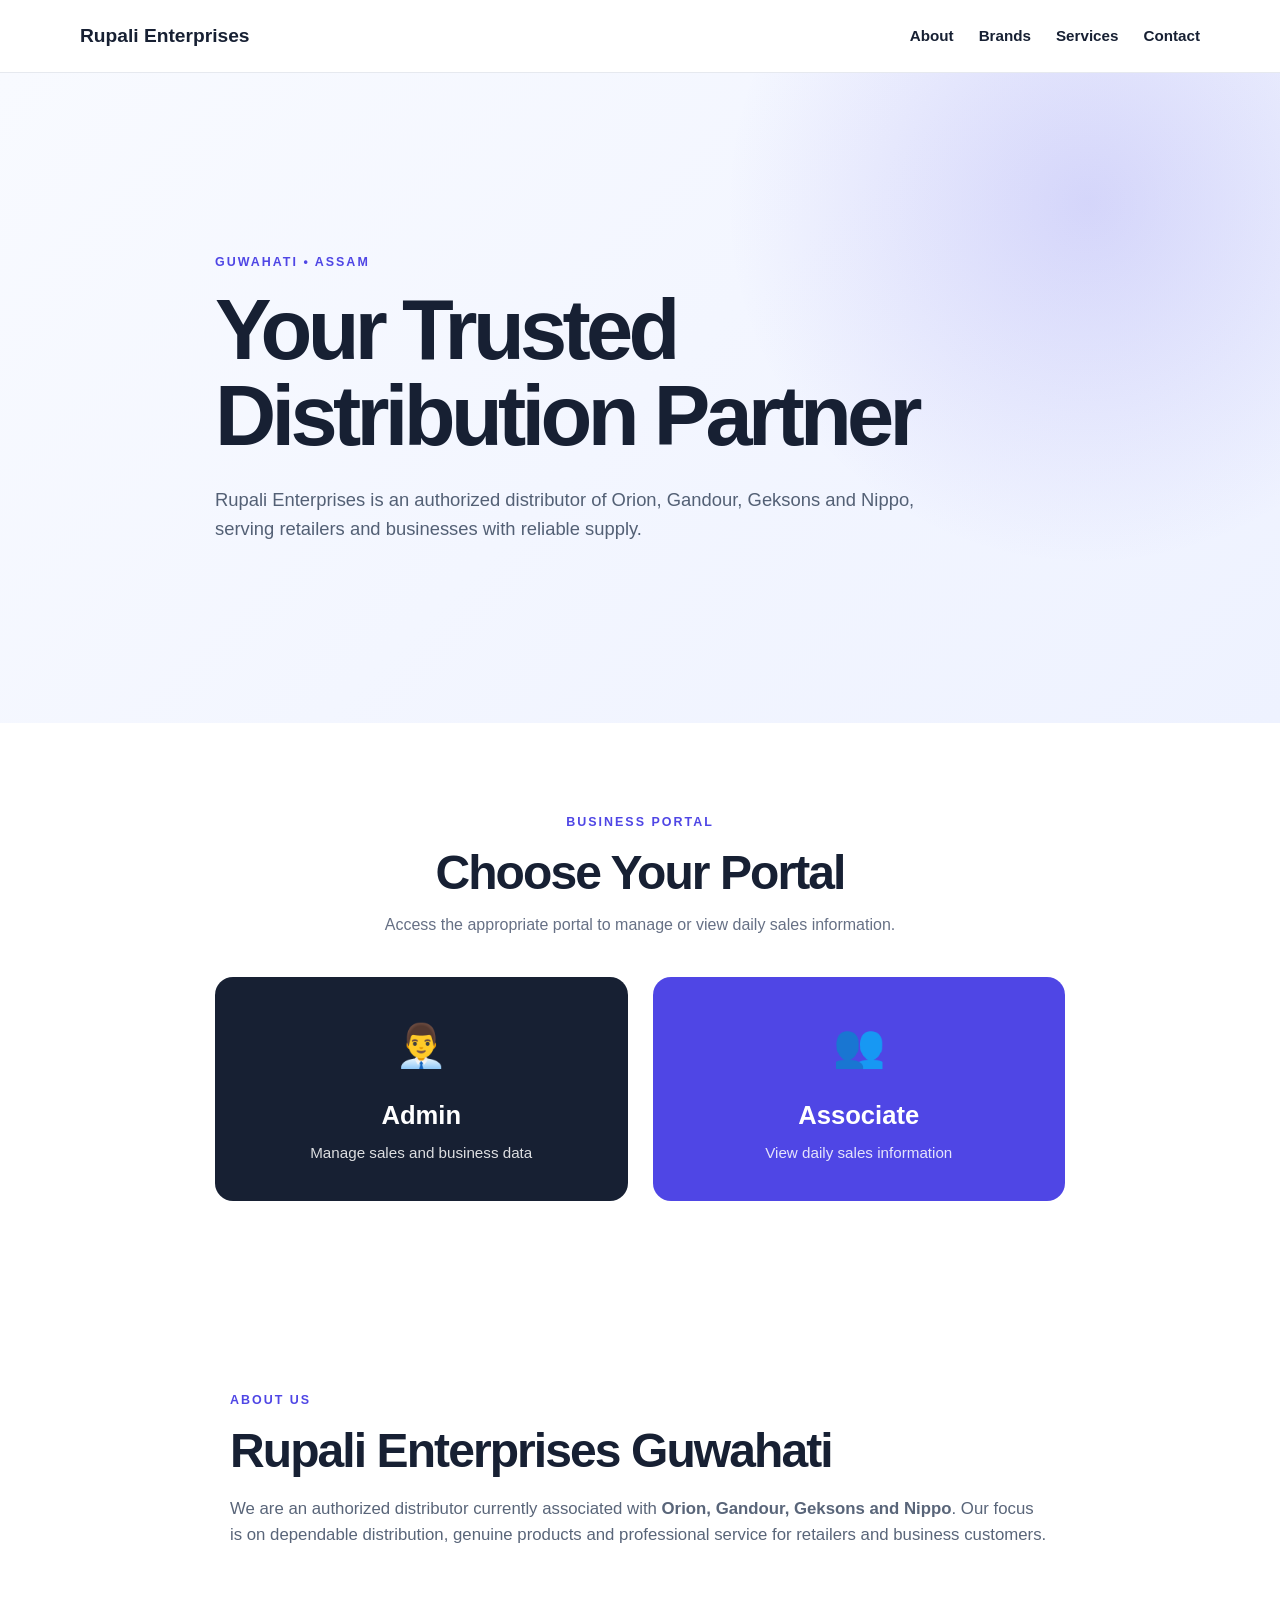
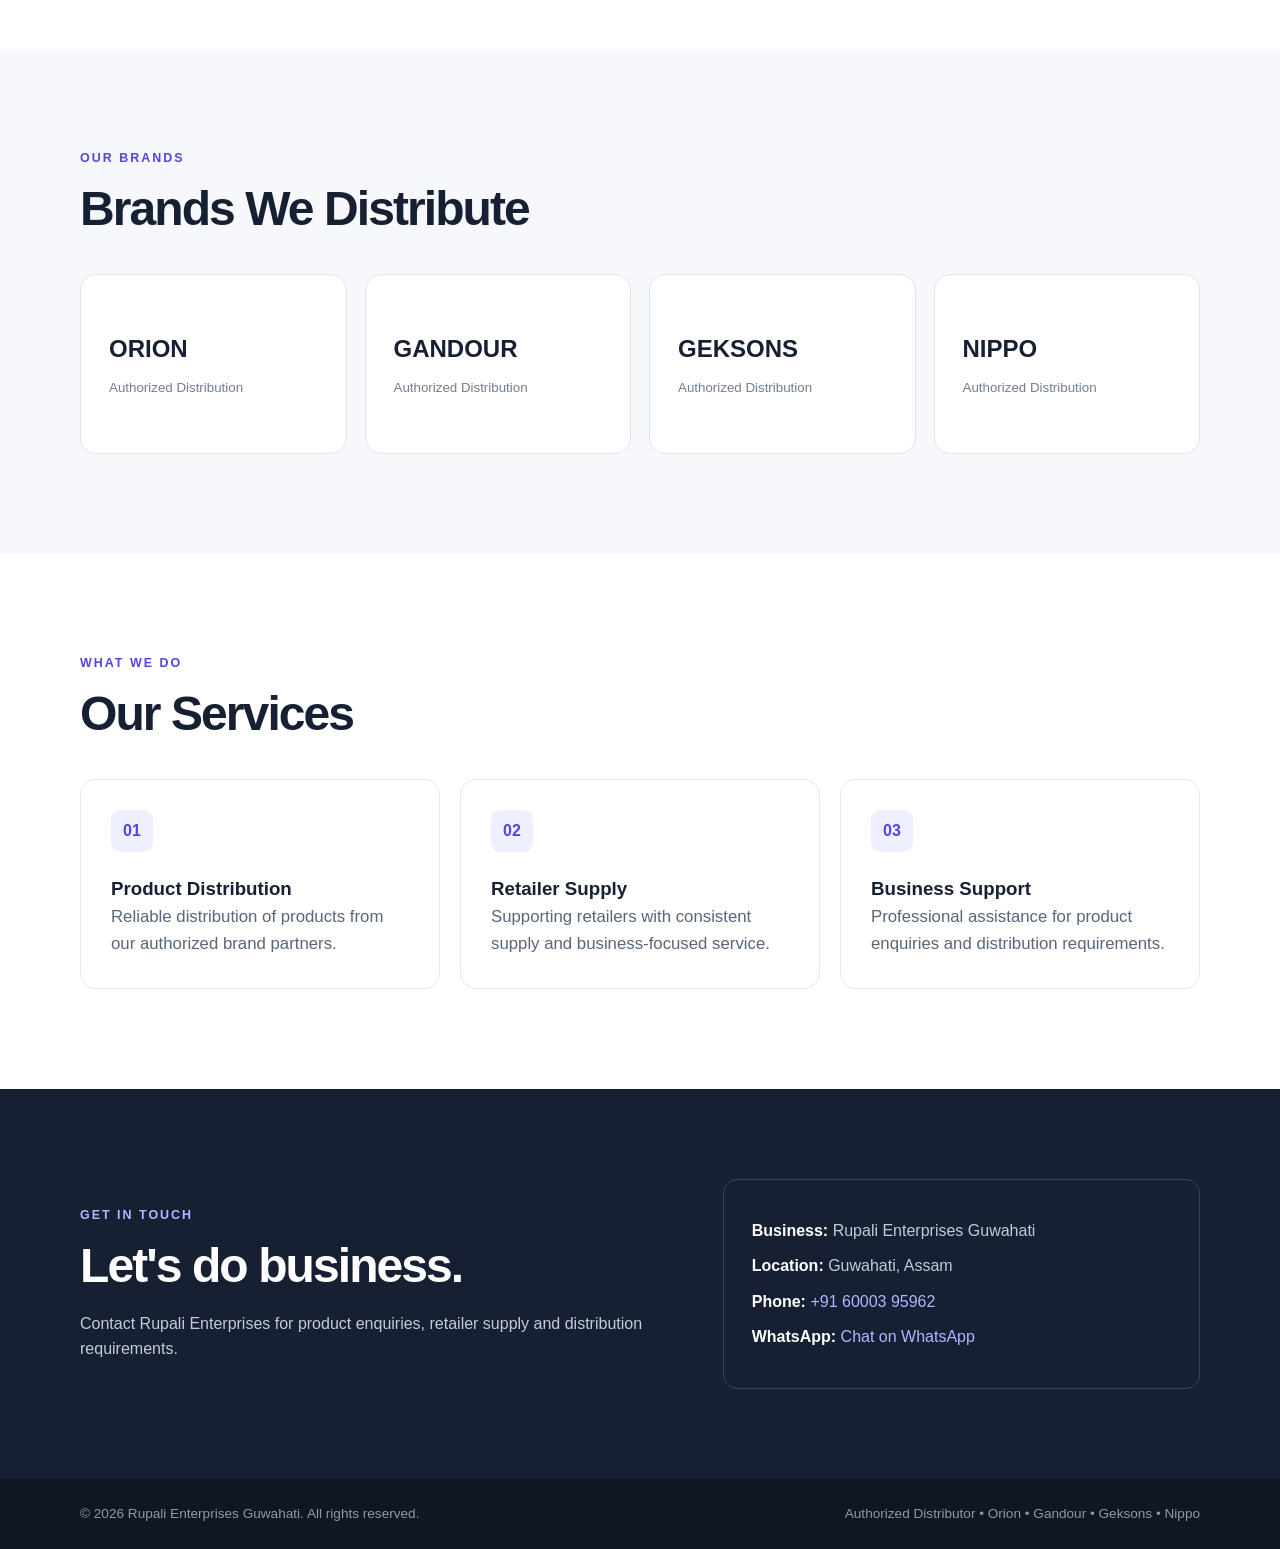
==== commit 3fd4b935: "Update index.html" ====
--- a/index.html
+++ b/index.html
@@ -4,8 +4,6 @@
   <meta charset="UTF-8">
   <meta name="viewport" content="width=device-width, initial-scale=1.0">
 
-  <meta name="description" content="Rupali Enterprises Guwahati - Authorized Distributor of Orion, Gandour, Geksons and Nippo.">
-
   <title>Rupali Enterprises | Guwahati</title>
 
   <style>
@@ -33,10 +31,10 @@
 
     .container {
       width: min(1120px, 92%);
-      margin: auto;
-    }
-
-    /* NAVIGATION */
+      margin: 0 auto;
+    }
+
+    /* NAVBAR */
 
     .navbar {
       position: sticky;
@@ -52,7 +50,6 @@
       display: flex;
       align-items: center;
       justify-content: space-between;
-      gap: 20px;
     }
 
     .logo {
@@ -62,8 +59,7 @@
 
     nav {
       display: flex;
-      align-items: center;
-      gap: 24px;
+      gap: 25px;
       font-size: 0.95rem;
       font-weight: 600;
     }
@@ -72,21 +68,10 @@
       opacity: 0.65;
     }
 
-    .login-link {
-      background: #4f46e5;
-      color: white;
-      padding: 9px 17px;
-      border-radius: 8px;
-    }
-
-    .login-link:hover {
-      opacity: 0.9;
-    }
-
     /* HERO */
 
     .hero {
-      min-height: 620px;
+      min-height: 650px;
       display: flex;
       align-items: center;
       background:
@@ -104,7 +89,7 @@
 
     .hero-content {
       padding: 90px 0;
-      max-width: 820px;
+      max-width: 850px;
     }
 
     .eyebrow {
@@ -116,10 +101,97 @@
     }
 
     h1 {
-      font-size: clamp(2.7rem, 7vw, 5.3rem);
+      font-size: clamp(2.8rem, 7vw, 5.3rem);
       line-height: 1.02;
       letter-spacing: -0.055em;
-      margin-bottom: 24px;
+      margin-bottom: 25px;
+    }
+
+    .hero-text {
+      max-width: 700px;
+      color: #536075;
+      font-size: 1.15rem;
+    }
+
+    /* PORTAL */
+
+    .portal {
+      padding: 90px 0;
+      background: #ffffff;
+      text-align: center;
+    }
+
+    .portal h2 {
+      font-size: clamp(2rem, 4vw, 3rem);
+      margin-bottom: 12px;
+    }
+
+    .portal-description {
+      color: #667085;
+      max-width: 650px;
+      margin: 0 auto 40px;
+    }
+
+    .portal-buttons {
+      display: grid;
+      grid-template-columns: 1fr 1fr;
+      gap: 25px;
+      max-width: 850px;
+      margin: 0 auto;
+    }
+
+    .portal-button {
+      display: flex;
+      flex-direction: column;
+      align-items: center;
+      justify-content: center;
+      min-height: 210px;
+      padding: 35px;
+      border-radius: 18px;
+      color: white;
+      transition: transform 0.2s, box-shadow 0.2s;
+    }
+
+    .portal-button:hover {
+      transform: translateY(-5px);
+      box-shadow: 0 18px 40px rgba(23,32,51,0.15);
+    }
+
+    .admin {
+      background: #172033;
+    }
+
+    .associate {
+      background: #4f46e5;
+    }
+
+    .portal-icon {
+      font-size: 42px;
+      margin-bottom: 15px;
+    }
+
+    .portal-button h3 {
+      font-size: 1.6rem;
+      margin-bottom: 6px;
+    }
+
+    .portal-button p {
+      font-size: 0.95rem;
+      opacity: 0.85;
+    }
+
+    /* ABOUT */
+
+    .section {
+      padding: 100px 0;
+    }
+
+    .light {
+      background: #f7f8fb;
+    }
+
+    .narrow {
+      max-width: 820px;
     }
 
     h2 {
@@ -129,62 +201,9 @@
       margin-bottom: 18px;
     }
 
-    h3 {
-      font-size: 1.25rem;
-      margin-bottom: 8px;
-    }
-
-    .hero-text {
-      max-width: 700px;
-      color: #536075;
-      font-size: 1.15rem;
-    }
-
-    .buttons {
-      display: flex;
-      flex-wrap: wrap;
-      gap: 12px;
-      margin-top: 34px;
-    }
-
-    .button {
-      display: inline-block;
-      padding: 13px 22px;
-      border-radius: 9px;
-      font-weight: 700;
-    }
-
-    .primary {
-      color: white;
-      background: #4f46e5;
-    }
-
-    .secondary {
-      background: white;
-      border: 1px solid #d9deea;
-    }
-
-    .button:hover {
-      transform: translateY(-2px);
-    }
-
-    /* SECTIONS */
-
-    .section {
-      padding: 100px 0;
-    }
-
     .section p:not(.eyebrow) {
       color: #596579;
       font-size: 1.05rem;
-    }
-
-    .narrow {
-      max-width: 820px;
-    }
-
-    .light {
-      background: #f7f8fb;
     }
 
     /* BRANDS */
@@ -205,12 +224,6 @@
       display: flex;
       flex-direction: column;
       justify-content: center;
-      transition: 0.2s;
-    }
-
-    .brand-card:hover {
-      transform: translateY(-4px);
-      box-shadow: 0 14px 35px rgba(23,32,51,0.08);
     }
 
     .brand-card span {
@@ -311,16 +324,7 @@
     @media (max-width: 800px) {
 
       nav {
-        gap: 10px;
-        font-size: 0.85rem;
-      }
-
-      .hero {
-        min-height: 560px;
-      }
-
-      .section {
-        padding: 75px 0;
+        display: none;
       }
 
       .brand-grid,
@@ -335,16 +339,9 @@
 
     }
 
-    @media (max-width: 560px) {
-
-      .nav-inner {
-        min-height: 65px;
-      }
-
-      nav a:not(.login-link) {
-        display: none;
-      }
-
+    @media (max-width: 600px) {
+
+      .portal-buttons,
       .brand-grid,
       .service-grid,
       .contact-box {
@@ -381,271 +378,308 @@
       </a>
 
       <nav>
-
         <a href="#about">About</a>
-
         <a href="#brands">Brands</a>
-
         <a href="#services">Services</a>
-
         <a href="#contact">Contact</a>
-
-        <a href="login.html" class="login-link">
-          Login
+      </nav>
+
+    </div>
+
+  </header>
+
+
+  <!-- HERO -->
+
+  <section id="home" class="hero">
+
+    <div class="container hero-content">
+
+      <p class="eyebrow">
+        GUWAHATI • ASSAM
+      </p>
+
+      <h1>
+        Your Trusted Distribution Partner
+      </h1>
+
+      <p class="hero-text">
+        Rupali Enterprises is an authorized distributor of
+        Orion, Gandour, Geksons and Nippo, serving retailers
+        and businesses with reliable supply.
+      </p>
+
+    </div>
+
+  </section>
+
+
+  <!-- PORTAL -->
+
+  <section class="portal">
+
+    <div class="container">
+
+      <p class="eyebrow">
+        BUSINESS PORTAL
+      </p>
+
+      <h2>
+        Choose Your Portal
+      </h2>
+
+      <p class="portal-description">
+        Access the appropriate portal to manage or view
+        daily sales information.
+      </p>
+
+
+      <div class="portal-buttons">
+
+        <a href="admin.html" class="portal-button admin">
+
+          <div class="portal-icon">
+            👨‍💼
+          </div>
+
+          <h3>
+            Admin
+          </h3>
+
+          <p>
+            Manage sales and business data
+          </p>
+
         </a>
 
-      </nav>
+
+        <a href="associates.html" class="portal-button associate">
+
+          <div class="portal-icon">
+            👥
+          </div>
+
+          <h3>
+            Associate
+          </h3>
+
+          <p>
+            View daily sales information
+          </p>
+
+        </a>
+
+      </div>
 
     </div>
 
-  </header>
-
-
-  <main>
-
-    <!-- HOME -->
-
-    <section id="home" class="hero">
-
-      <div class="container hero-content">
+  </section>
+
+
+  <!-- ABOUT -->
+
+  <section id="about" class="section">
+
+    <div class="container narrow">
+
+      <p class="eyebrow">
+        ABOUT US
+      </p>
+
+      <h2>
+        Rupali Enterprises Guwahati
+      </h2>
+
+      <p>
+        We are an authorized distributor currently associated
+        with <strong>Orion, Gandour, Geksons and Nippo</strong>.
+        Our focus is on dependable distribution, genuine products
+        and professional service for retailers and business
+        customers.
+      </p>
+
+    </div>
+
+  </section>
+
+
+  <!-- BRANDS -->
+
+  <section id="brands" class="section light">
+
+    <div class="container">
+
+      <p class="eyebrow">
+        OUR BRANDS
+      </p>
+
+      <h2>
+        Brands We Distribute
+      </h2>
+
+      <div class="brand-grid">
+
+        <div class="brand-card">
+          <span>ORION</span>
+          <small>Authorized Distribution</small>
+        </div>
+
+        <div class="brand-card">
+          <span>GANDOUR</span>
+          <small>Authorized Distribution</small>
+        </div>
+
+        <div class="brand-card">
+          <span>GEKSONS</span>
+          <small>Authorized Distribution</small>
+        </div>
+
+        <div class="brand-card">
+          <span>NIPPO</span>
+          <small>Authorized Distribution</small>
+        </div>
+
+      </div>
+
+    </div>
+
+  </section>
+
+
+  <!-- SERVICES -->
+
+  <section id="services" class="section">
+
+    <div class="container">
+
+      <p class="eyebrow">
+        WHAT WE DO
+      </p>
+
+      <h2>
+        Our Services
+      </h2>
+
+      <div class="service-grid">
+
+        <article>
+
+          <div class="icon">
+            01
+          </div>
+
+          <h3>
+            Product Distribution
+          </h3>
+
+          <p>
+            Reliable distribution of products from our
+            authorized brand partners.
+          </p>
+
+        </article>
+
+
+        <article>
+
+          <div class="icon">
+            02
+          </div>
+
+          <h3>
+            Retailer Supply
+          </h3>
+
+          <p>
+            Supporting retailers with consistent supply
+            and business-focused service.
+          </p>
+
+        </article>
+
+
+        <article>
+
+          <div class="icon">
+            03
+          </div>
+
+          <h3>
+            Business Support
+          </h3>
+
+          <p>
+            Professional assistance for product enquiries
+            and distribution requirements.
+          </p>
+
+        </article>
+
+      </div>
+
+    </div>
+
+  </section>
+
+
+  <!-- CONTACT -->
+
+  <section id="contact" class="contact-section">
+
+    <div class="container contact-box">
+
+      <div>
 
         <p class="eyebrow">
-          GUWAHATI • ASSAM
+          GET IN TOUCH
         </p>
 
-        <h1>
-          Your Trusted Distribution Partner
-        </h1>
-
-        <p class="hero-text">
-          Rupali Enterprises is an authorized distributor of
-          Orion, Gandour, Geksons and Nippo, serving retailers
-          and businesses with reliable supply.
+        <h2>
+          Let's do business.
+        </h2>
+
+        <p>
+          Contact Rupali Enterprises for product enquiries,
+          retailer supply and distribution requirements.
         </p>
 
-        <div class="buttons">
-
-          <a class="button primary" href="#brands">
-            Our Brands
+      </div>
+
+
+      <div class="contact-details">
+
+        <p>
+          <strong>Business:</strong>
+          Rupali Enterprises Guwahati
+        </p>
+
+        <p>
+          <strong>Location:</strong>
+          Guwahati, Assam
+        </p>
+
+        <p>
+          <strong>Phone:</strong>
+          <a href="tel:+916000395962">
+            +91 60003 95962
           </a>
-
-          <a class="button secondary" href="#contact">
-            Contact Us
+        </p>
+
+        <p>
+          <strong>WhatsApp:</strong>
+          <a
+            href="https://wa.me/916000395962"
+            target="_blank"
+          >
+            Chat on WhatsApp
           </a>
-
-        </div>
+        </p>
 
       </div>
 
-    </section>
-
-
-    <!-- ABOUT -->
-
-    <section id="about" class="section">
-
-      <div class="container narrow">
-
-        <p class="eyebrow">
-          ABOUT US
-        </p>
-
-        <h2>
-          Rupali Enterprises Guwahati
-        </h2>
-
-        <p>
-          We are an authorized distributor currently associated
-          with <strong>Orion, Gandour, Geksons and Nippo</strong>.
-          Our focus is on dependable distribution, genuine products
-          and professional service for retailers and business
-          customers.
-        </p>
-
-      </div>
-
-    </section>
-
-
-    <!-- BRANDS -->
-
-    <section id="brands" class="section light">
-
-      <div class="container">
-
-        <p class="eyebrow">
-          OUR BRANDS
-        </p>
-
-        <h2>
-          Brands We Distribute
-        </h2>
-
-        <div class="brand-grid">
-
-          <div class="brand-card">
-            <span>ORION</span>
-            <small>Authorized Distribution</small>
-          </div>
-
-          <div class="brand-card">
-            <span>GANDOUR</span>
-            <small>Authorized Distribution</small>
-          </div>
-
-          <div class="brand-card">
-            <span>GEKSONS</span>
-            <small>Authorized Distribution</small>
-          </div>
-
-          <div class="brand-card">
-            <span>NIPPO</span>
-            <small>Authorized Distribution</small>
-          </div>
-
-        </div>
-
-      </div>
-
-    </section>
-
-
-    <!-- SERVICES -->
-
-    <section id="services" class="section">
-
-      <div class="container">
-
-        <p class="eyebrow">
-          WHAT WE DO
-        </p>
-
-        <h2>
-          Our Services
-        </h2>
-
-        <div class="service-grid">
-
-          <article>
-
-            <div class="icon">
-              01
-            </div>
-
-            <h3>
-              Product Distribution
-            </h3>
-
-            <p>
-              Reliable distribution of products from our
-              authorized brand partners.
-            </p>
-
-          </article>
-
-
-          <article>
-
-            <div class="icon">
-              02
-            </div>
-
-            <h3>
-              Retailer Supply
-            </h3>
-
-            <p>
-              Supporting retailers with consistent supply
-              and business-focused service.
-            </p>
-
-          </article>
-
-
-          <article>
-
-            <div class="icon">
-              03
-            </div>
-
-            <h3>
-              Business Support
-            </h3>
-
-            <p>
-              Professional assistance for product enquiries
-              and distribution requirements.
-            </p>
-
-          </article>
-
-        </div>
-
-      </div>
-
-    </section>
-
-
-    <!-- CONTACT -->
-
-    <section id="contact" class="contact-section">
-
-      <div class="container contact-box">
-
-        <div>
-
-          <p class="eyebrow">
-            GET IN TOUCH
-          </p>
-
-          <h2>
-            Let's do business.
-          </h2>
-
-          <p>
-            Contact Rupali Enterprises for product enquiries,
-            retailer supply and distribution requirements.
-          </p>
-
-        </div>
-
-
-        <div class="contact-details">
-
-          <p>
-            <strong>Business:</strong>
-            Rupali Enterprises Guwahati
-          </p>
-
-          <p>
-            <strong>Location:</strong>
-            Guwahati, Assam
-          </p>
-
-          <p>
-            <strong>Phone:</strong>
-            <a href="tel:+916000395962">
-              +91 60003 95962
-            </a>
-          </p>
-
-          <p>
-            <strong>WhatsApp:</strong>
-            <a
-              href="https://wa.me/916000395962"
-              target="_blank"
-            >
-              Chat on WhatsApp
-            </a>
-          </p>
-
-        </div>
-
-      </div>
-
-    </section>
-
-  </main>
+    </div>
+
+  </section>
 
 
   <!-- FOOTER -->
